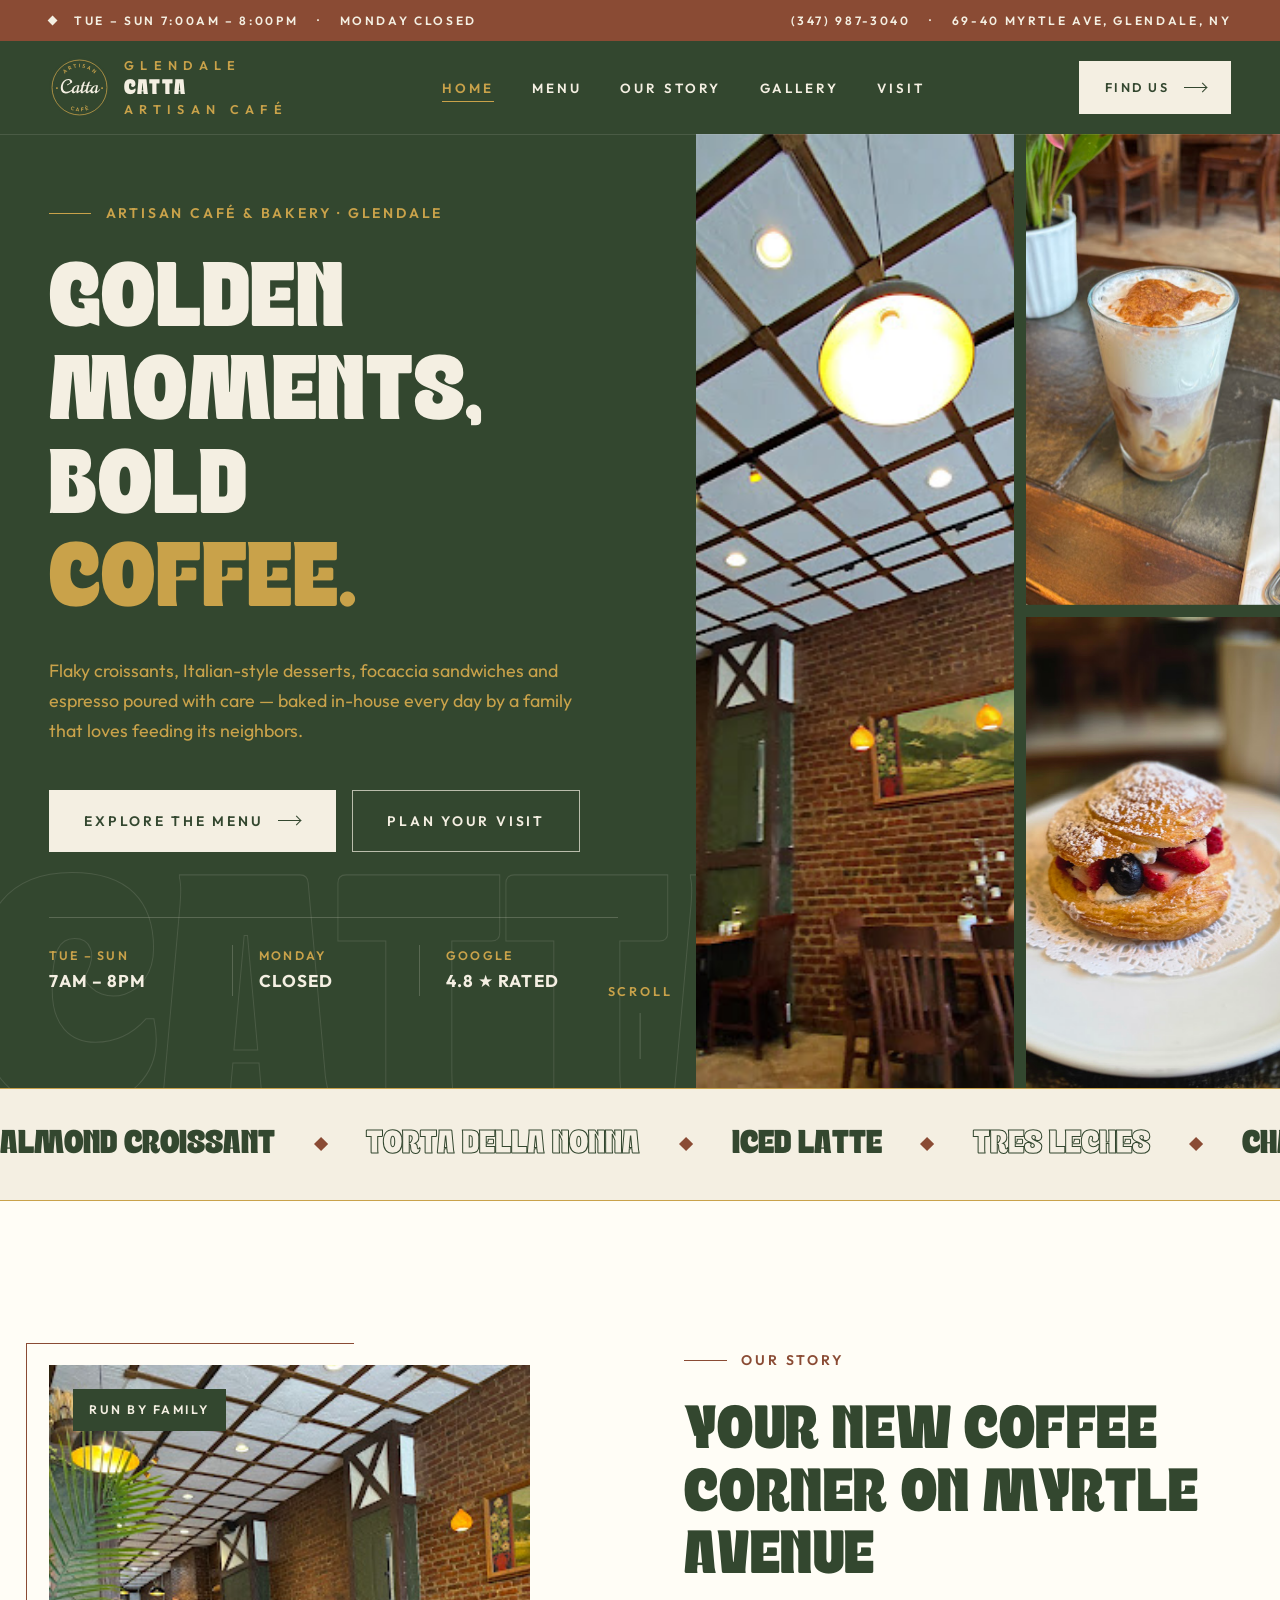
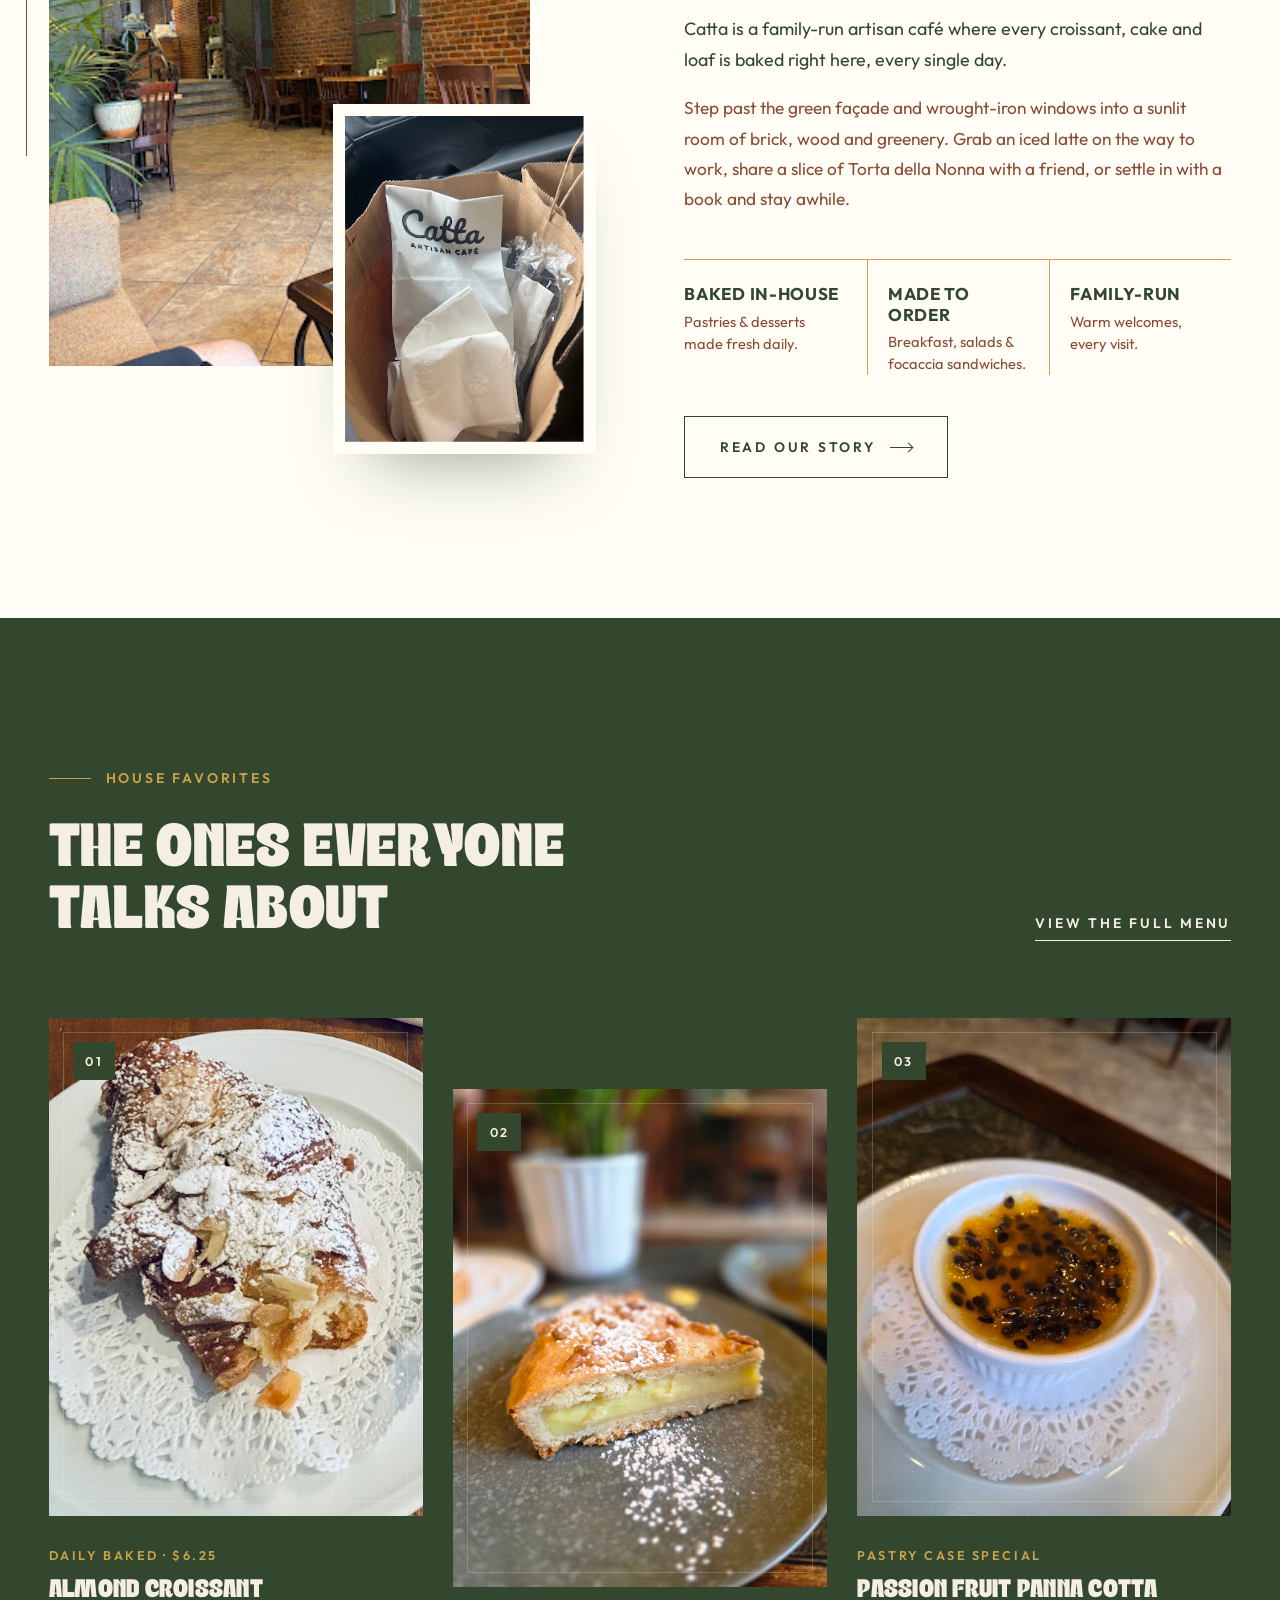
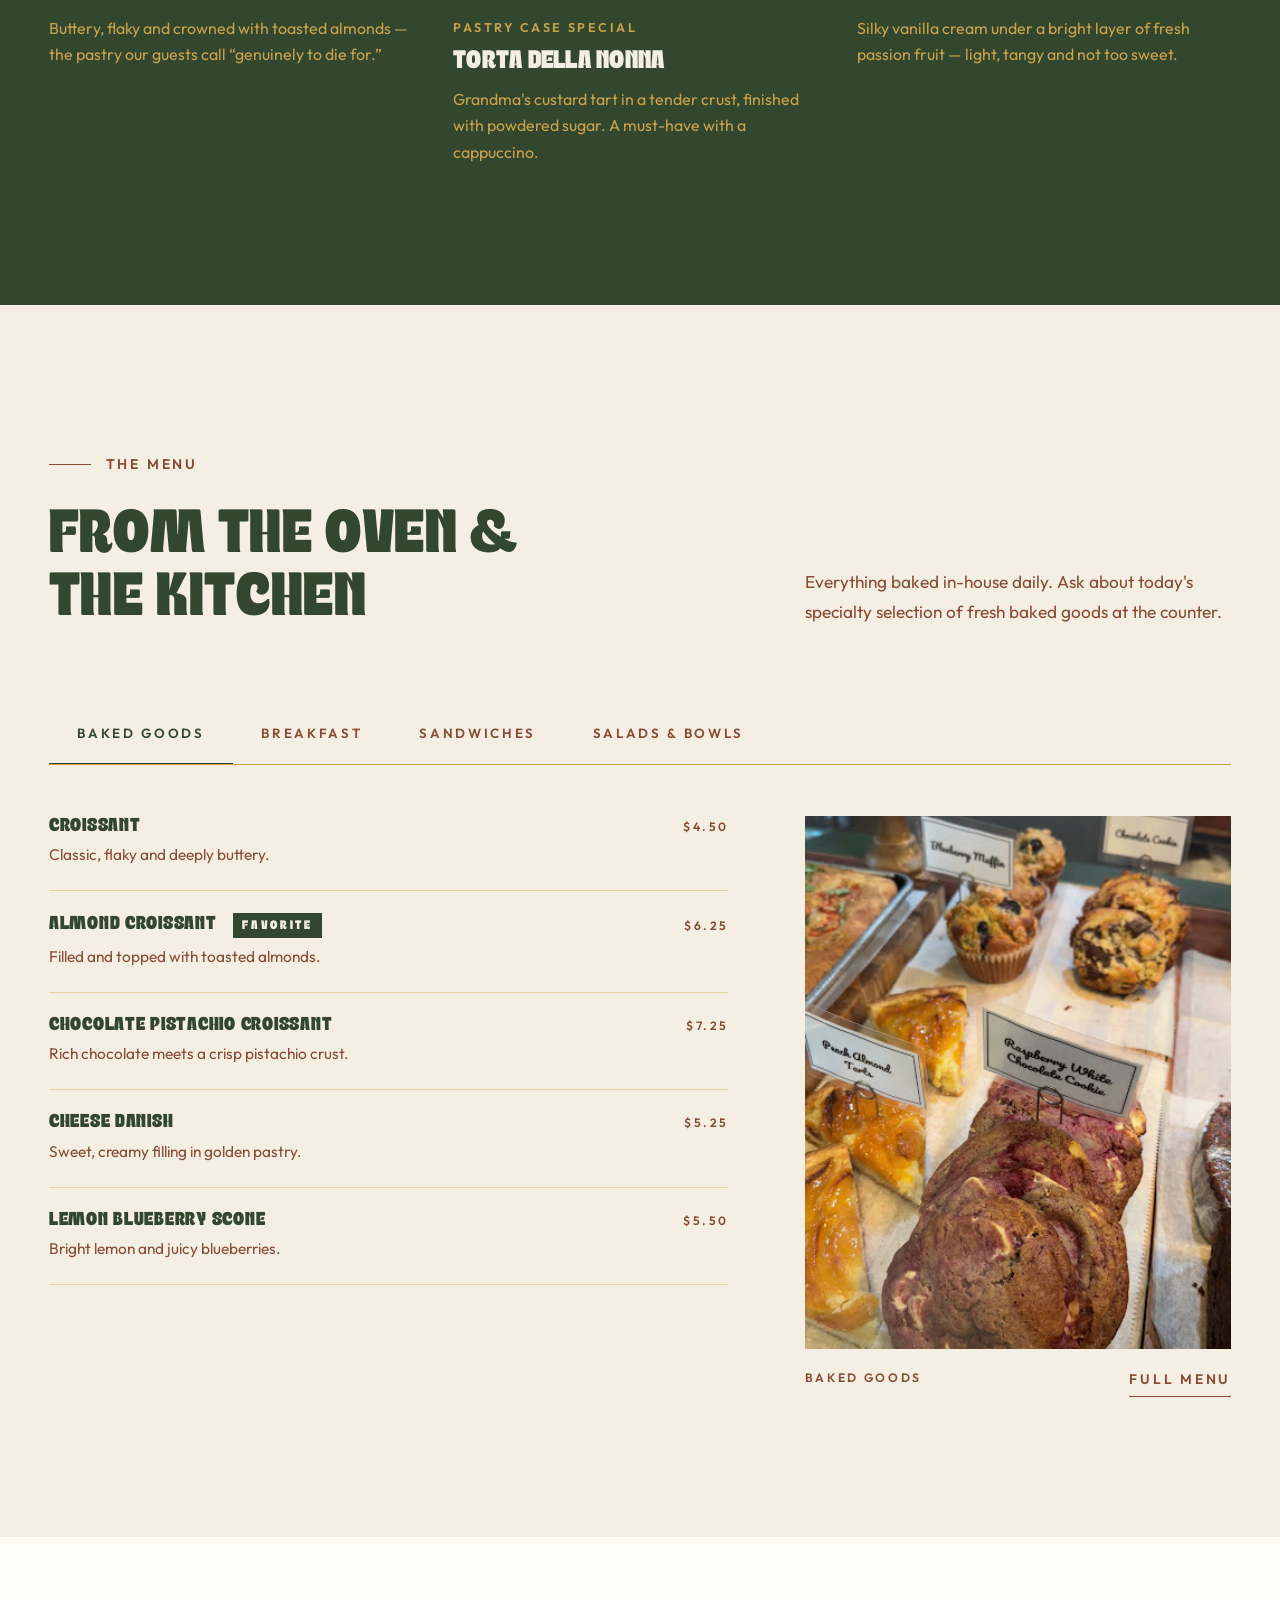
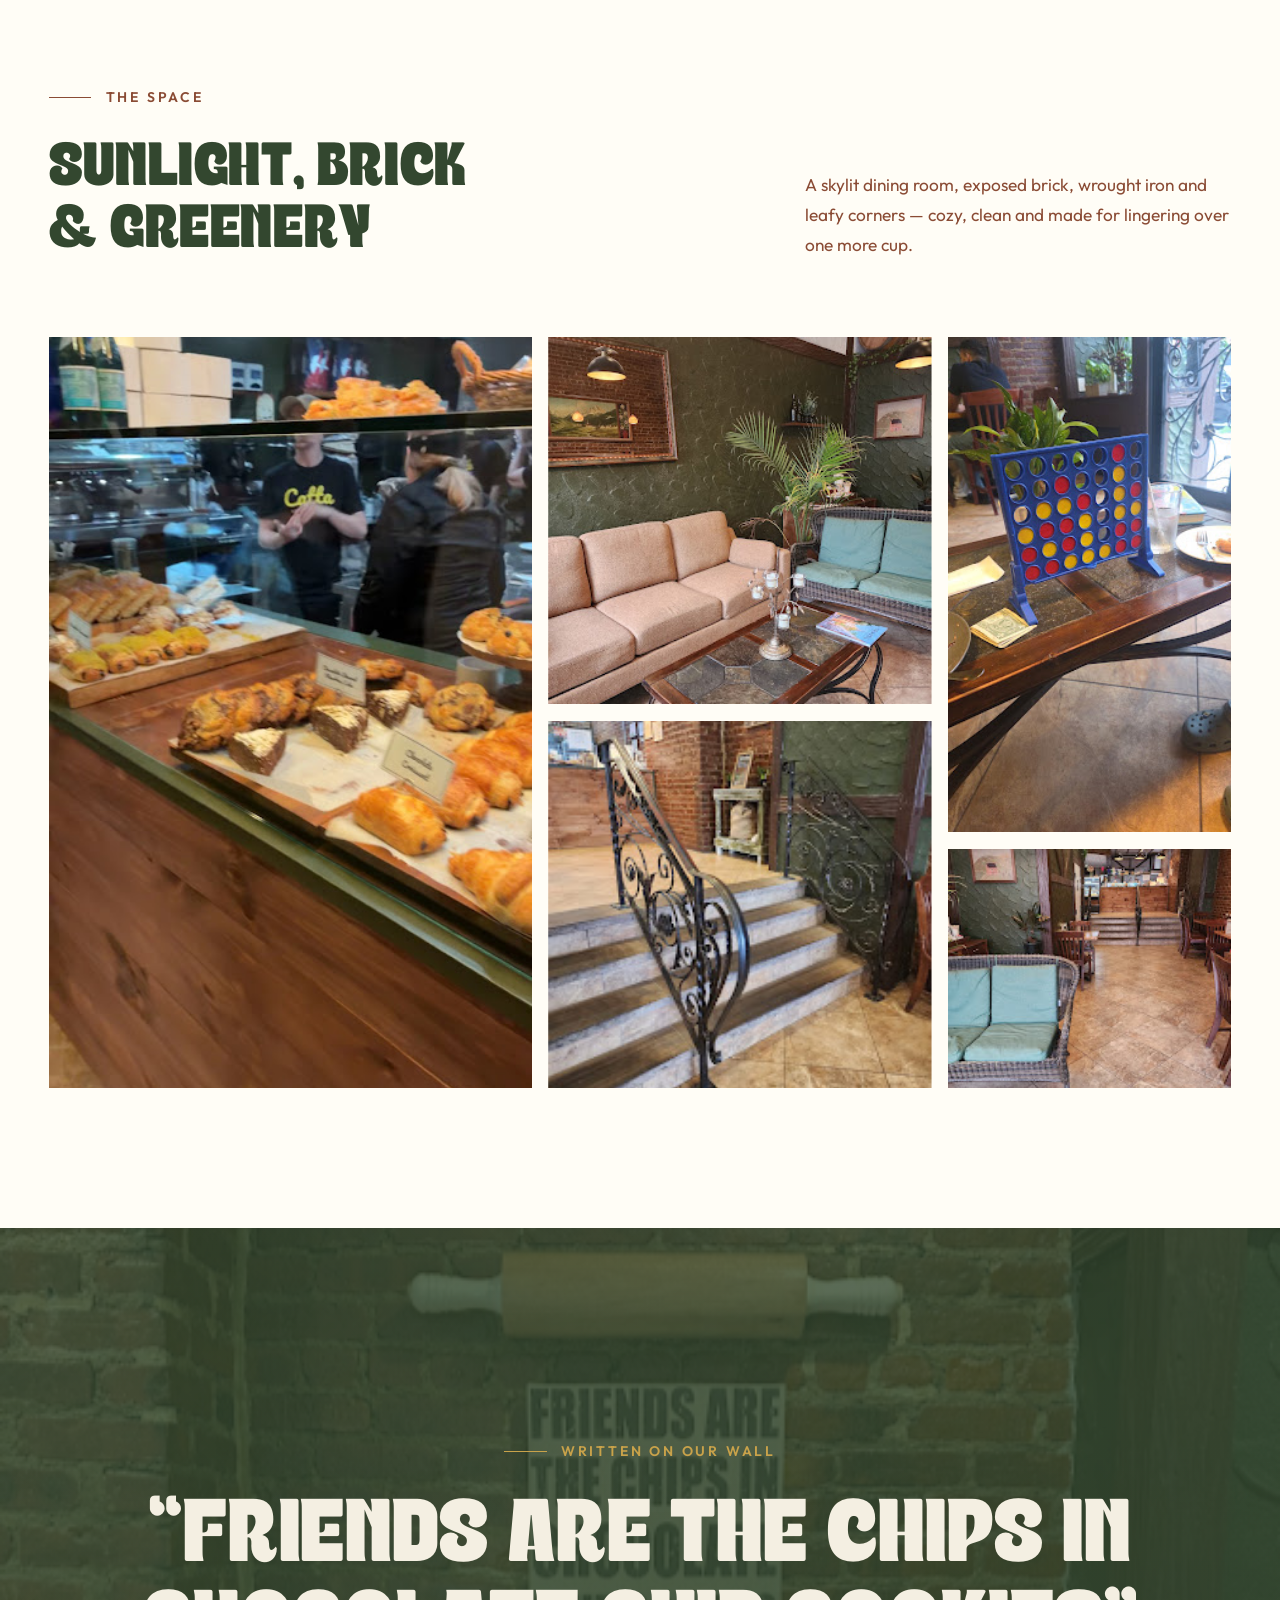
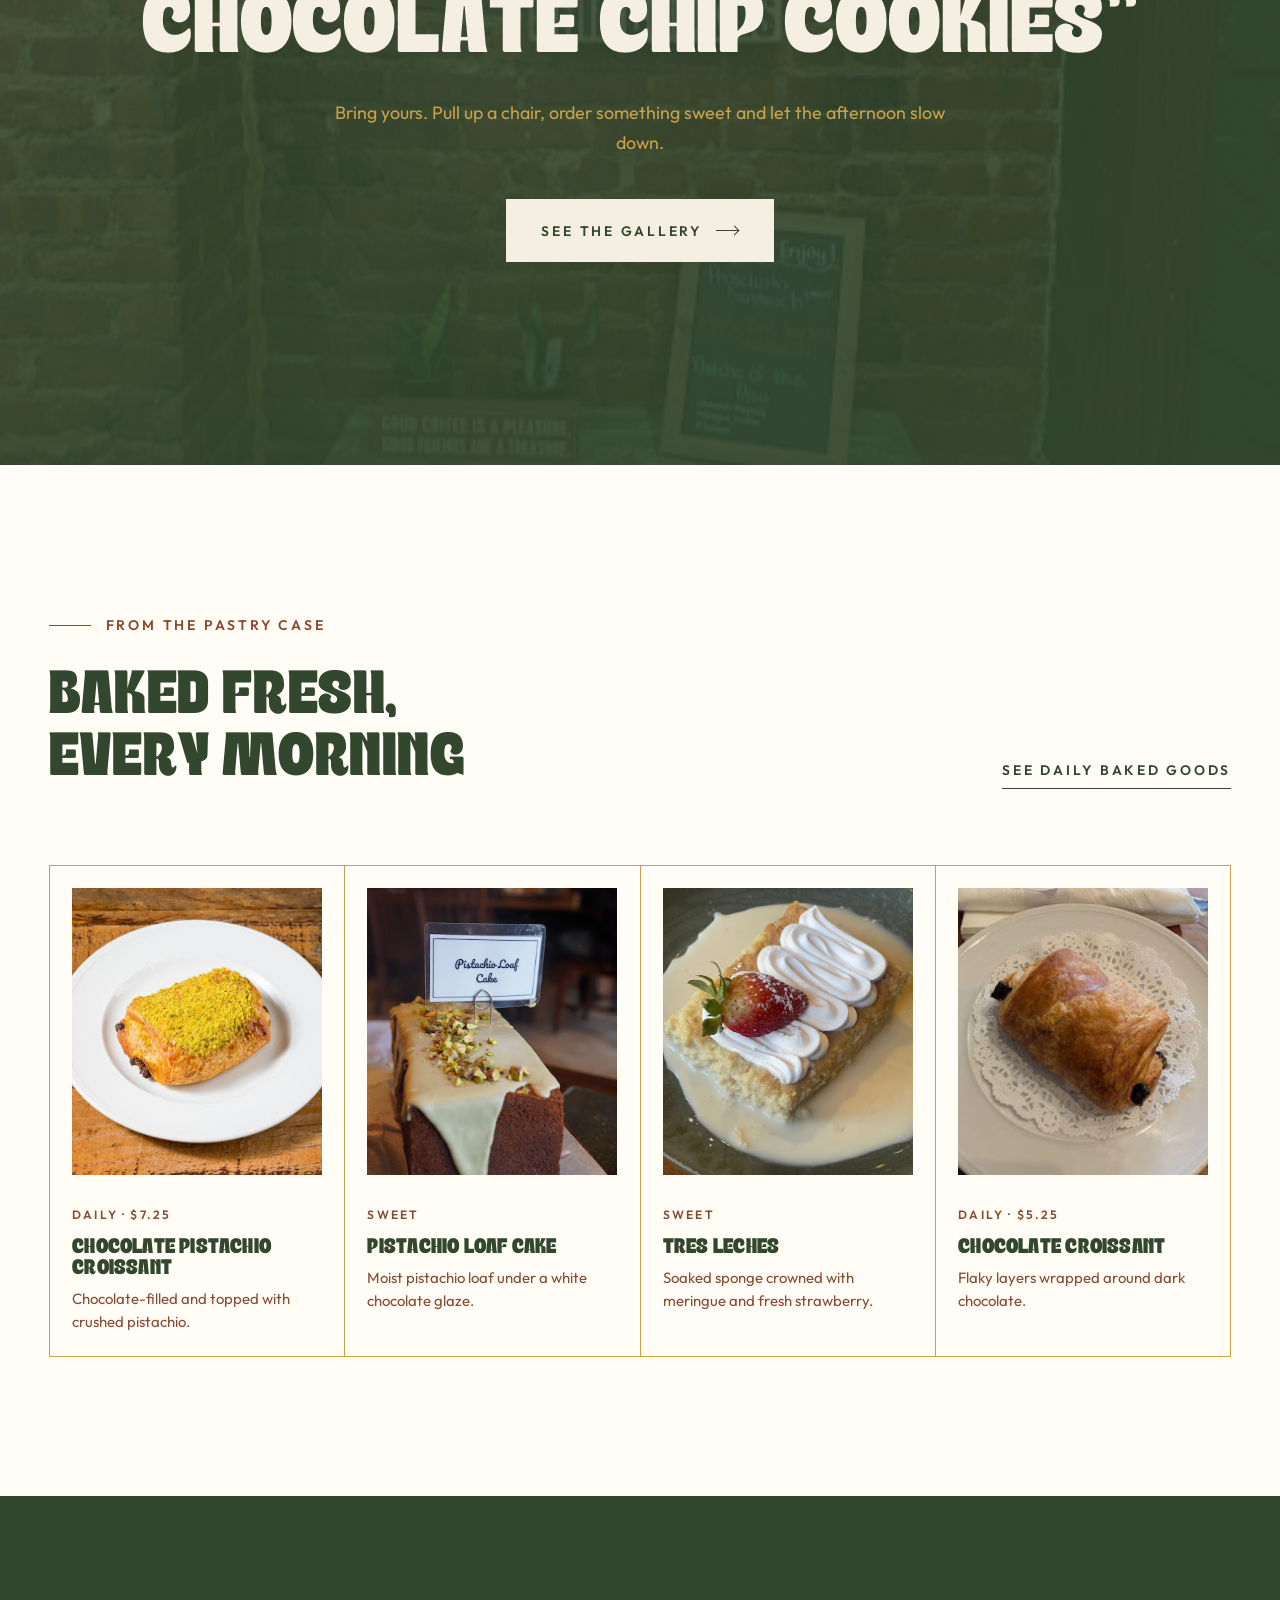
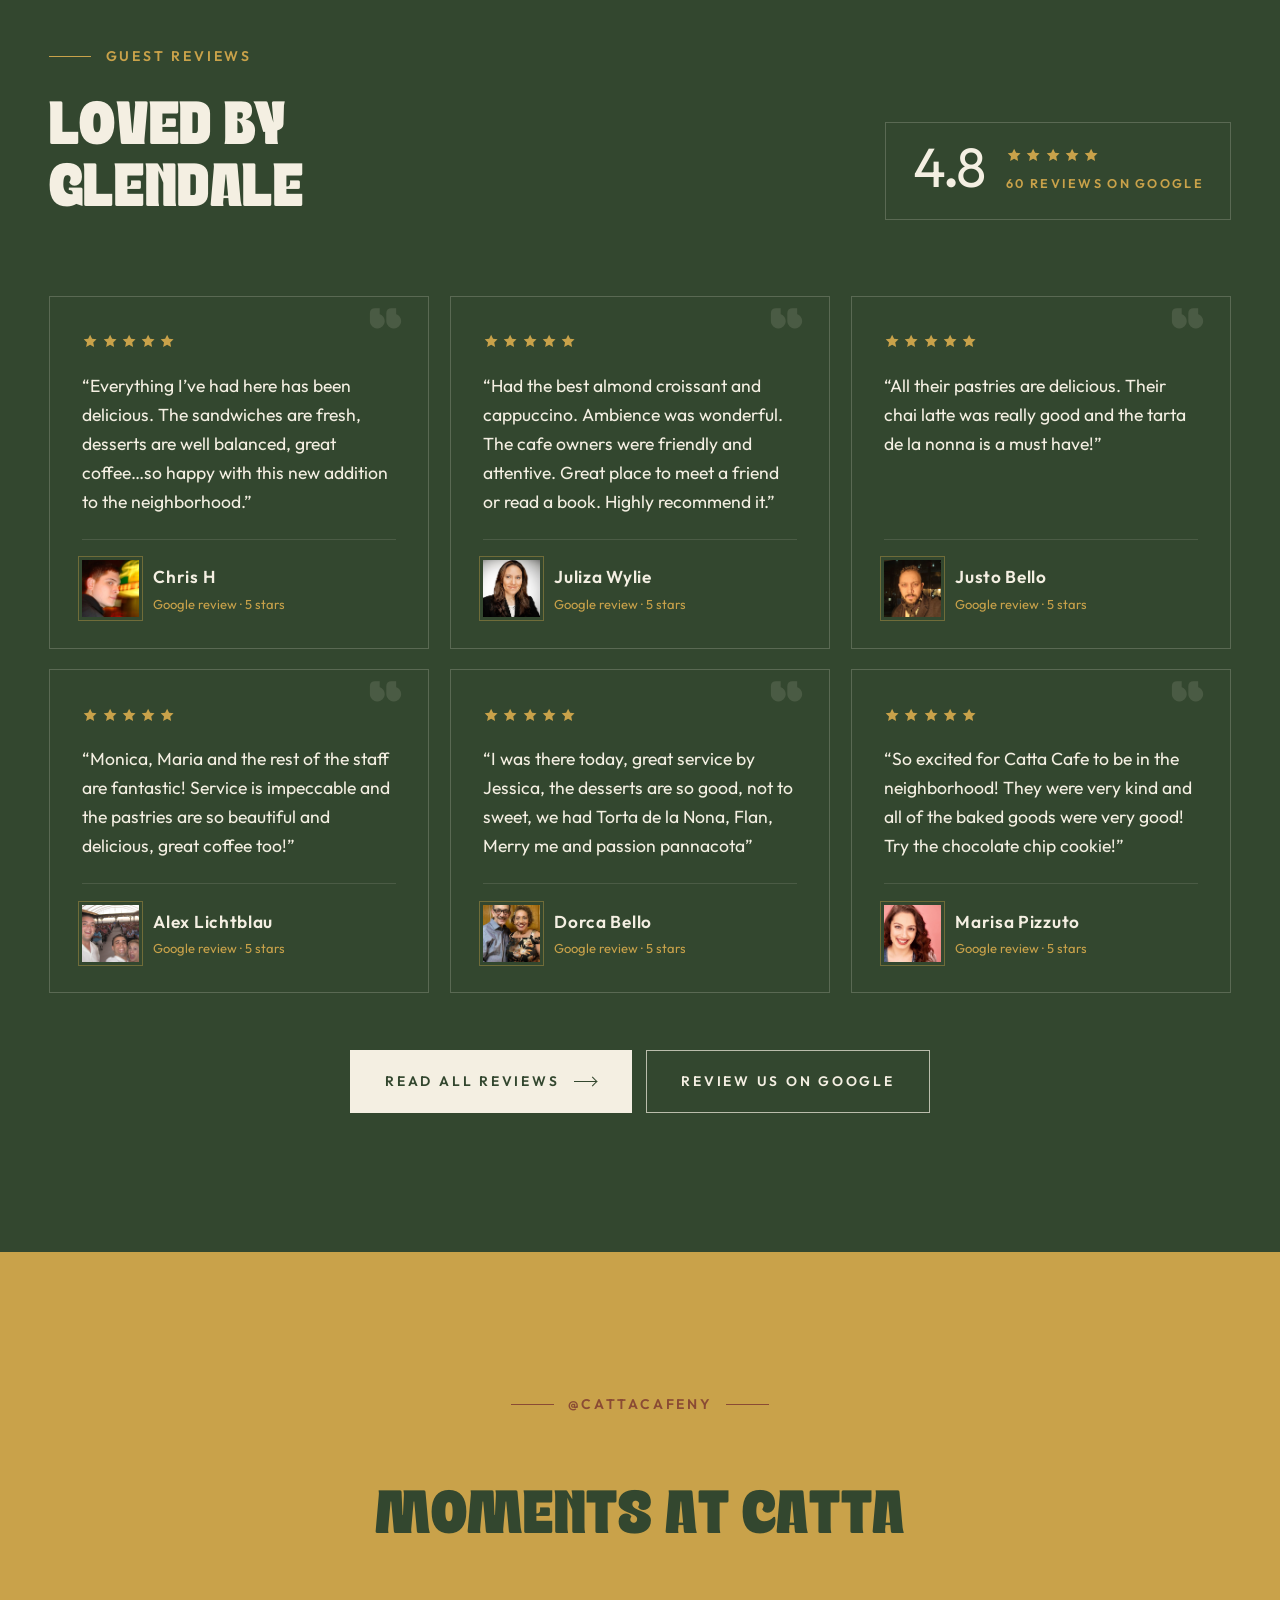
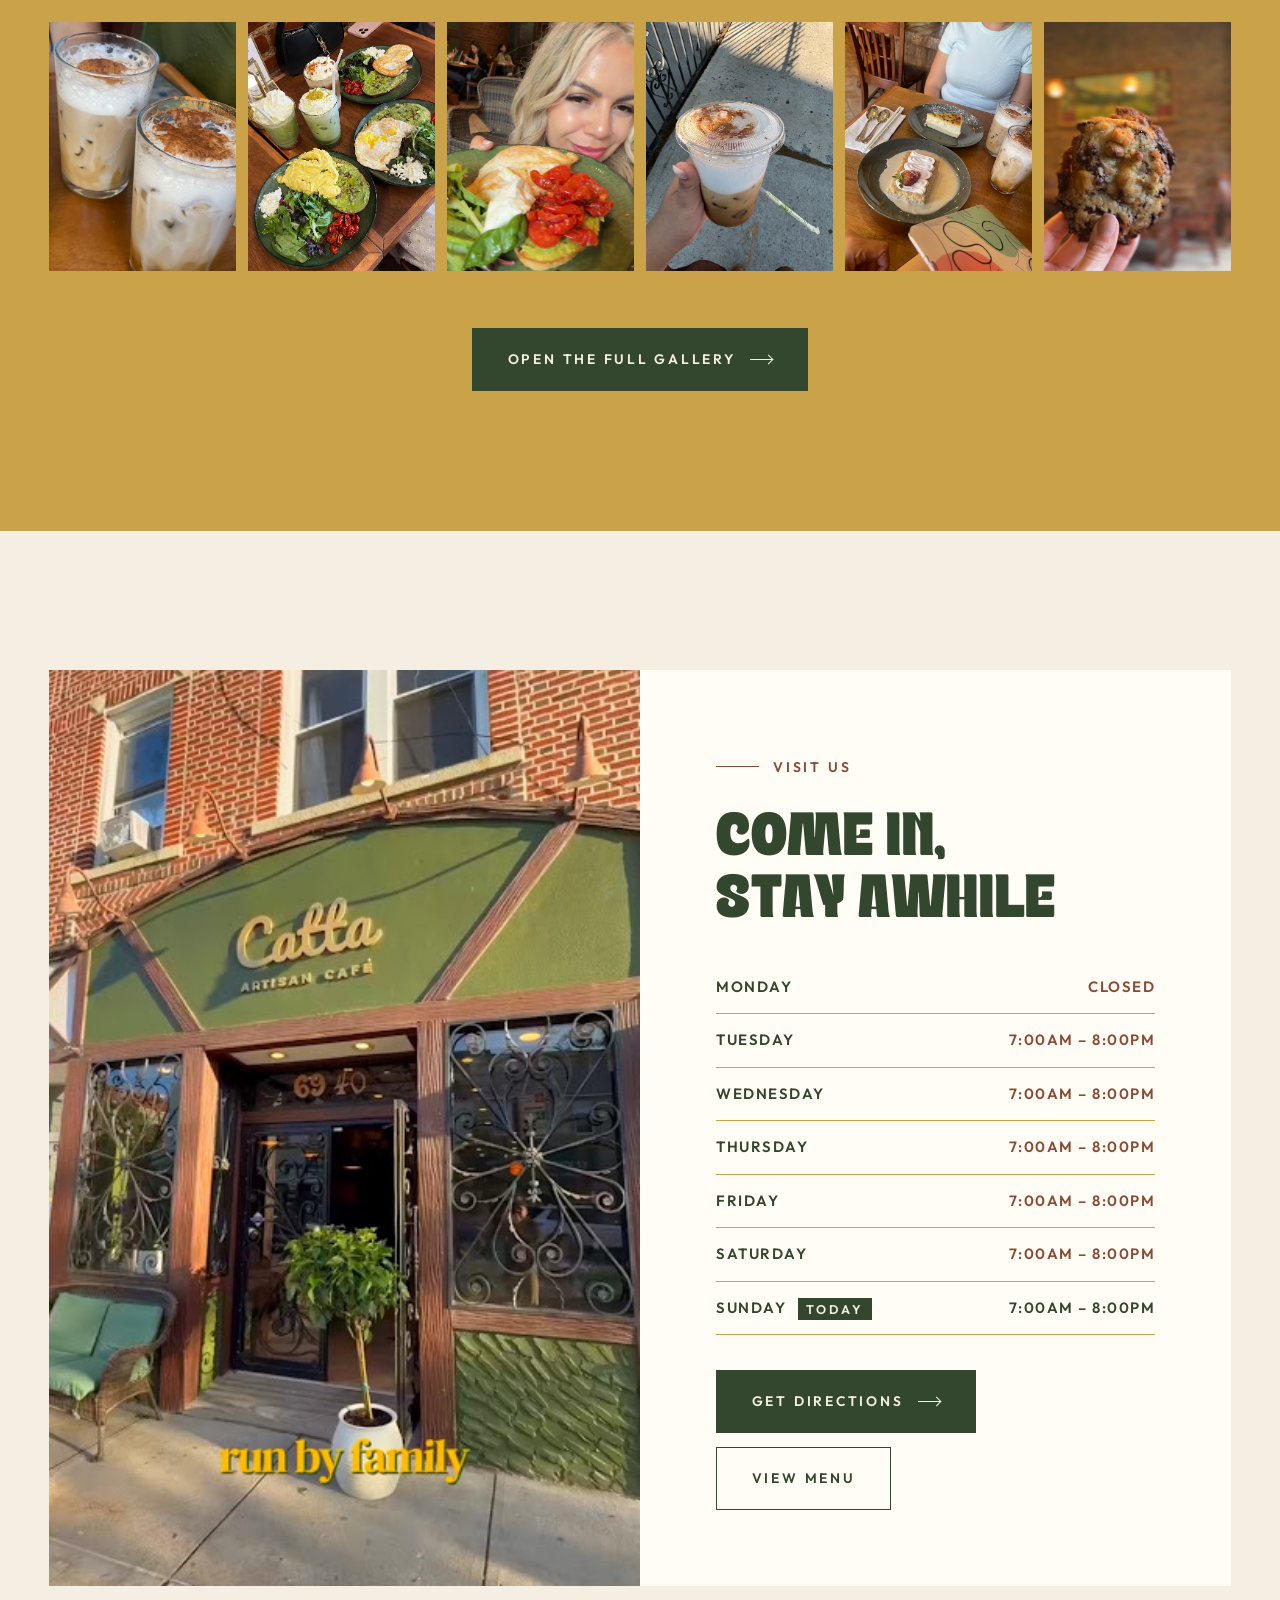
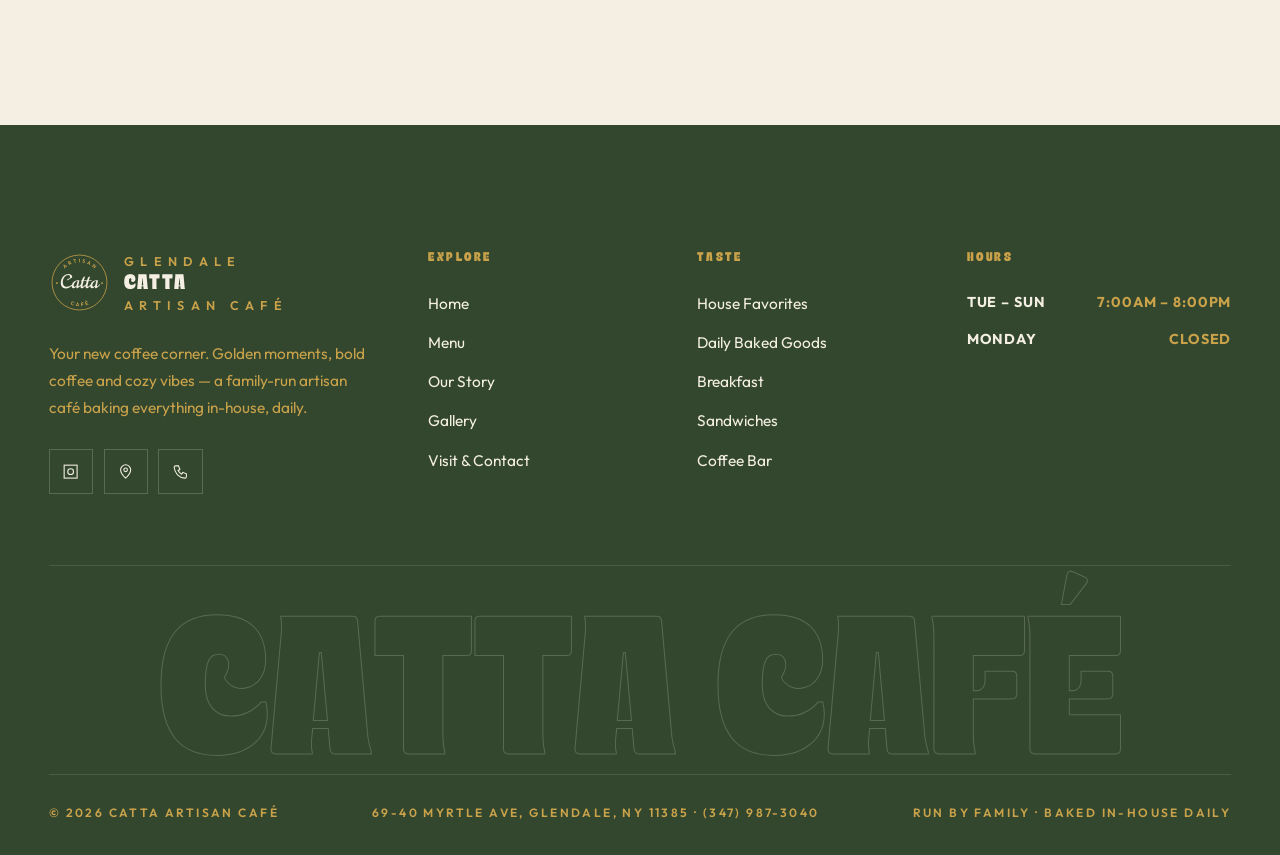
==== index.html @ 02fb1de4 "working" ====
<!DOCTYPE html>
<html lang="en">
<head>
  <meta charset="UTF-8">
  <meta name="viewport" content="width=device-width, initial-scale=1.0">
  <title>Catta Artisan Café — Coffee & In-House Bakery in Glendale, Queens</title>
  <meta name="description" content="Catta Artisan Café is a family-run coffee shop and bakery at 69-40 Myrtle Ave, Glendale, Queens — fresh croissants, Italian-style desserts, focaccia sandwiches, breakfast and espresso. Open Tuesday to Sunday, 7AM–8PM.">
  <meta name="theme-color" content="#33472F">
  <meta property="og:title" content="Catta Artisan Café — Coffee & In-House Bakery in Glendale, Queens">
  <meta property="og:description" content="Catta Artisan Café is a family-run coffee shop and bakery at 69-40 Myrtle Ave, Glendale, Queens — fresh croissants, Italian-style desserts, focaccia sandwiches, breakfast and espresso. Open Tuesday to Sunday, 7AM–8PM.">
  <meta property="og:image" content="assets/images/unnamed%20%288%29.jpg">
  <link rel="icon" href="assets/logo.svg" type="image/svg+xml">
  <link rel="preconnect" href="https://fonts.googleapis.com">
  <link rel="preconnect" href="https://fonts.gstatic.com" crossorigin>
  <link href="https://fonts.googleapis.com/css2?family=Outfit:wght@400;500;600;700&display=swap" rel="stylesheet">
  <link rel="stylesheet" href="css/style.css">
</head>
<body>

<header class="site-header">
  <div class="topbar">
    <div class="container">
      <div class="t-items"><span class="diamond"></span><span>Tue – Sun 7:00AM – 8:00PM</span><span class="t-hide">·</span><span class="t-hide">Monday Closed</span></div>
      <div class="t-items t-hide"><a href="tel:+13479873040">(347) 987-3040</a><span>·</span><span>69-40 Myrtle Ave, Glendale, NY</span></div>
    </div>
  </div>
  <nav class="navbar" aria-label="Main">
    <div class="container">
      <a href="index.html" class="logo" aria-label="Catta Artisan Café home">
        <span class="logo-mark"><img src="assets/logo.svg" alt="" width="60" height="60"></span>
        <span class="logo-text"><small>GLENDALE</small><strong>CATTA</strong><small>ARTISAN CAFÉ</small></span>
      </a>
      <ul class="nav-links">
        <li><a href="index.html" class="active" aria-current="page">Home</a></li>
        <li><a href="menu.html">Menu</a></li>
        <li><a href="about.html">Our Story</a></li>
        <li><a href="gallery.html">Gallery</a></li>
        <li><a href="visit.html">Visit</a></li>
      </ul>
      <a href="visit.html" class="btn btn--light nav-cta">Find Us <span class="arrow"></span></a>
      <button class="menu-toggle" aria-label="Open menu" aria-expanded="false"><span></span><span></span><span></span></button>
    </div>
  </nav>
</header>

<div class="mobile-nav" aria-label="Mobile">
  <a class="m-link" href="index.html"><small>01</small>Home</a>
  <a class="m-link" href="menu.html"><small>02</small>Menu</a>
  <a class="m-link" href="about.html"><small>03</small>Our Story</a>
  <a class="m-link" href="gallery.html"><small>04</small>Gallery</a>
  <a class="m-link" href="visit.html"><small>05</small>Visit</a>
  <div class="m-foot">Tue – Sun 7:00AM – 8:00PM · Mon Closed<br>69-40 Myrtle Ave, Glendale, NY 11385<br><a href="tel:+13479873040">(347) 987-3040</a></div>
</div>

<main>
<!-- ================= HERO ================= -->
<section class="hero">
  <div class="hero-bg-word" aria-hidden="true">Catta</div>
  <div class="container">
    <div class="hero-grid">
      <div class="hero-copy">
        <span class="eyebrow">Artisan Café &amp; Bakery · Glendale</span>
        <h1>
          <span class="line"><span>Golden Moments,</span></span>
          <span class="line"><span>Bold</span></span>
          <span class="line"><span class="accent">Coffee.</span></span>
        </h1>
        <p class="lead reveal">Flaky croissants, Italian-style desserts, focaccia sandwiches and espresso poured with care — baked in-house every day by a family that loves feeding its neighbors.</p>
        <div class="hero-actions reveal d1">
          <a href="menu.html" class="btn btn--light">Explore the Menu <span class="arrow"></span></a>
          <a href="visit.html" class="btn btn--outline-light">Plan Your Visit</a>
        </div>
        <div class="hero-meta reveal d2">
          <div><span>Tue – Sun</span><strong>7AM – 8PM</strong></div>
          <div><span>Monday</span><strong>Closed</strong></div>
          <div><span>Google</span><strong>4.8 ★ Rated</strong></div>
        </div>
      </div>

      <div class="hero-collage">
        <figure><img src="assets/images/unnamed%20%2855%29.jpg" alt="Inside Catta Artisan Café — skylight dining room with brick walls"></figure>
        <figure><img src="assets/images/unnamed%20%2854%29.jpg" alt="Iced latte dusted with cinnamon"></figure>
        <figure><img src="assets/images/unnamed%20%2824%29.jpg" alt="Cream puff filled with fresh berries"></figure>
      </div>
    </div>
  </div>
  <div class="scroll-cue" aria-hidden="true">Scroll<i></i></div>
</section>

<!-- ================= MARQUEE ================= -->
<div class="marquee" aria-hidden="true">
  <div class="marquee-track">
    <div class="marquee-group">
      <span>Almond Croissant</span><i class="diamond"></i><span class="ghost">Torta della Nonna</span><i class="diamond"></i><span>Iced Latte</span><i class="diamond"></i><span class="ghost">Tres Leches</span><i class="diamond"></i><span>Chai Latte</span><i class="diamond"></i><span class="ghost">Pistachio Loaf</span><i class="diamond"></i><span>Panna Cotta</span><i class="diamond"></i><span class="ghost">Focaccia</span><i class="diamond"></i>
    </div>
    <div class="marquee-group">
      <span>Almond Croissant</span><i class="diamond"></i><span class="ghost">Torta della Nonna</span><i class="diamond"></i><span>Iced Latte</span><i class="diamond"></i><span class="ghost">Tres Leches</span><i class="diamond"></i><span>Chai Latte</span><i class="diamond"></i><span class="ghost">Pistachio Loaf</span><i class="diamond"></i><span>Panna Cotta</span><i class="diamond"></i><span class="ghost">Focaccia</span><i class="diamond"></i>
    </div>
  </div>
</div>

<!-- ================= STORY ================= -->
<section class="section bg-white">
  <div class="container split">
    <div class="stack-images reveal">
      <span class="frame-line"></span>
      <div class="img-main reveal-img"><img src="assets/images/unnamed%20%2836%29.jpg" alt="Garden-style dining room under the skylight" loading="lazy"></div>
      <div class="img-float reveal-img d2"><img src="assets/images/unnamed%20-%202026-09-25T004913.005.jpg" alt="Catta Artisan Café takeaway bag" loading="lazy"></div>
      <span class="tag">Run by Family</span>
    </div>
    <div class="text-block">
      <span class="eyebrow reveal">Our Story</span>
      <h2 class="reveal">Your New Coffee Corner on Myrtle Avenue</h2>
      <p class="lead reveal">Catta is a family-run artisan café where every croissant, cake and loaf is baked right here, every single day.</p>
      <p class="muted reveal">Step past the green façade and wrought-iron windows into a sunlit room of brick, wood and greenery. Grab an iced latte on the way to work, share a slice of Torta della Nonna with a friend, or settle in with a book and stay awhile.</p>
      <div class="features reveal">
        <div><strong>Baked In-House</strong><span>Pastries &amp; desserts made fresh daily.</span></div>
        <div><strong>Made to Order</strong><span>Breakfast, salads &amp; focaccia sandwiches.</span></div>
        <div><strong>Family-Run</strong><span>Warm welcomes, every visit.</span></div>
      </div>
      <a href="about.html" class="btn btn--outline reveal">Read Our Story <span class="arrow"></span></a>
    </div>
  </div>
</section>

<!-- ================= FAVORITES ================= -->
<section class="section bg-espresso">
  <div class="container">
    <div class="section-head">
      <div>
        <span class="eyebrow reveal">House Favorites</span>
        <h2 class="reveal">The Ones Everyone<br>Talks About</h2>
      </div>
      <a href="menu.html#favorites" class="link-line reveal">View the Full Menu</a>
    </div>
    <div class="sig-grid">
      <article class="sig-card reveal">
        <div class="media"><span class="num">01</span><img src="assets/images/unnamed%20%2878%29.jpg" alt="Almond croissant dusted with powdered sugar" loading="lazy"></div>
        <span class="kind">Daily Baked · $6.25</span>
        <h3>Almond Croissant</h3>
        <p>Buttery, flaky and crowned with toasted almonds — the pastry our guests call “genuinely to die for.”</p>
      </article>
      <article class="sig-card reveal d1">
        <div class="media"><span class="num">02</span><img src="assets/images/unnamed%20%2875%29.jpg" alt="Slice of Torta della Nonna with powdered sugar" loading="lazy"></div>
        <span class="kind">Pastry Case Special</span>
        <h3>Torta della Nonna</h3>
        <p>Grandma's custard tart in a tender crust, finished with powdered sugar. A must-have with a cappuccino.</p>
      </article>
      <article class="sig-card reveal d2">
        <div class="media"><span class="num">03</span><img src="assets/images/unnamed%20%2893%29.jpg" alt="Passion fruit panna cotta on a lace doily" loading="lazy"></div>
        <span class="kind">Pastry Case Special</span>
        <h3>Passion Fruit Panna Cotta</h3>
        <p>Silky vanilla cream under a bright layer of fresh passion fruit — light, tangy and not too sweet.</p>
      </article>
    </div>
  </div>
</section>

<!-- ================= MENU PREVIEW ================= -->
<section class="section bg-cream" data-tabs>
  <div class="container">
    <div class="section-head">
      <div>
        <span class="eyebrow reveal">The Menu</span>
        <h2 class="reveal">From the Oven &amp;<br>the Kitchen</h2>
      </div>
      <p class="muted reveal">Everything baked in-house daily. Ask about today's specialty selection of fresh baked goods at the counter.</p>
    </div>

    <div class="tabs reveal" role="tablist">
      <button class="tab-btn active" role="tab" aria-selected="true">Baked Goods</button>
      <button class="tab-btn" role="tab" aria-selected="false">Breakfast</button>
      <button class="tab-btn" role="tab" aria-selected="false">Sandwiches</button>
      <button class="tab-btn" role="tab" aria-selected="false">Salads &amp; Bowls</button>
    </div>

    <div class="menu-preview">
      <div>
        <div class="tab-panel active">
          <ul class="menu-list">
            <li><h4>Croissant</h4><span class="opt">$4.50</span><p>Classic, flaky and deeply buttery.</p></li>
            <li><h4>Almond Croissant <span class="tag-sm">Favorite</span></h4><span class="opt">$6.25</span><p>Filled and topped with toasted almonds.</p></li>
            <li><h4>Chocolate Pistachio Croissant</h4><span class="opt">$7.25</span><p>Rich chocolate meets a crisp pistachio crust.</p></li>
            <li><h4>Cheese Danish</h4><span class="opt">$5.25</span><p>Sweet, creamy filling in golden pastry.</p></li>
            <li><h4>Lemon Blueberry Scone</h4><span class="opt">$5.50</span><p>Bright lemon and juicy blueberries.</p></li>
          </ul>
        </div>
        <div class="tab-panel">
          <ul class="menu-list">
            <li><h4>Avocado Tartine</h4><span class="opt">$14.00</span><p>Smashed avocado, slow-roasted cherry tomatoes, goat cheese, two eggs, cucumber ribbons and microgreens.</p></li>
            <li><h4>Catta Breakfast Plate <span class="tag-sm">House</span></h4><span class="opt">$13.00</span><p>Two eggs, crispy potatoes, toasted sourdough, dressed greens and roasted cherry tomatoes.</p></li>
            <li><h4>Challah French Toast</h4><span class="opt">$14.00</span><p>Sweet with fresh fruit &amp; maple syrup, or savory with two eggs &amp; shaved parmigiano.</p></li>
            <li><h4>Brie &amp; Walnut Toast</h4><span class="opt">$13.00</span><p>Crème brie, toasted walnuts, honey, fresh thyme and balsamic drizzle.</p></li>
            <li><h4>Ham &amp; Cheese Croissant</h4><span class="opt">$7.50</span><p>Smoked ham and aged Gruyère, gently melted.</p></li>
          </ul>
        </div>
        <div class="tab-panel">
          <ul class="menu-list">
            <li><h4>Mortadella &amp; Pistachio Pesto</h4><span class="opt">$14.50</span><p>Italian mortadella, pistachio pesto, stracciatella and olive oil.</p></li>
            <li><h4>Smoked Salmon &amp; Whipped Mascarpone</h4><span class="opt">$16.00</span><p>Caper sauce, lemon zest and fresh herbs.</p></li>
            <li><h4>Roasted Chicken Sandwich</h4><span class="opt">$13.50</span><p>Herb-roasted chicken, arugula, slow-roasted tomatoes and lemon aioli.</p></li>
            <li><h4>Tuna &amp; Dill Salad Sandwich</h4><span class="opt">$12.50</span><p>House tuna salad, fresh dill, capers, lemon and crisp greens.</p></li>
            <li><h4>Roasted Vegetable &amp; Cannellini Cream</h4><span class="opt">$13.00</span><p>Zucchini, peppers and eggplant with cannellini cream. Served on house focaccia, sourdough, ciabatta or panini.</p></li>
          </ul>
        </div>
        <div class="tab-panel">
          <ul class="menu-list">
            <li><h4>Burrata &amp; Prosciutto</h4><span class="opt">$18.00</span><p>Creamy burrata, prosciutto, arugula and slow-roasted cherry tomatoes.</p></li>
            <li><h4>Fig &amp; Arugula Salad</h4><span class="opt">$17.00</span><p>Ripe figs, toasted walnuts, creamy goat cheese and honey vinaigrette.</p></li>
            <li><h4>Fennel &amp; Pear Salad</h4><span class="opt">$15.00</span><p>Shaved fennel, fresh pear, walnuts and orange with citrus vinaigrette.</p></li>
            <li><h4>Açaí Bowl</h4><span class="opt">$13.00</span><p>Banana, blueberry, strawberry and granola. Add peanut butter or Nutella +$2.</p></li>
            <li><h4>Greek Yogurt, Granola &amp; Berries</h4><span class="opt">$9.75</span><p>Simple, fresh and satisfying.</p></li>
          </ul>
        </div>
      </div>
      <div class="preview-media reveal">
        <div class="frame">
          <img class="active" src="assets/images/unnamed%20%283%29.jpg" alt="Pastry case with cookies, muffins and croissants" loading="lazy">
          <img src="assets/images/unnamed%20%287%29.jpg" alt="Catta breakfast plate with eggs, bacon and salad" loading="lazy">
          <img src="assets/images/unnamed%20-%202026-09-25T004913.028.jpg" alt="Focaccia sandwich with greens" loading="lazy">
          <img src="assets/images/unnamed%20%2896%29.jpg" alt="Green salad with cheese and nuts" loading="lazy">
        </div>
        <div class="caption"><span>Baked Goods</span><a href="menu.html" class="link-line">Full Menu</a></div>
      </div>
    </div>
  </div>
</section>

<!-- ================= THE SPACE ================= -->
<section class="section bg-white">
  <div class="container">
    <div class="section-head">
      <div>
        <span class="eyebrow reveal">The Space</span>
        <h2 class="reveal">Sunlight, Brick<br>&amp; Greenery</h2>
      </div>
      <p class="muted reveal">A skylit dining room, exposed brick, wrought iron and leafy corners — cozy, clean and made for lingering over one more cup.</p>
    </div>
    <div class="mosaic">
      <figure class="m-a reveal-img"><img src="assets/images/unnamed%20%2815%29.jpg" alt="The pastry counter and coffee bar" loading="lazy"><figcaption>The Counter</figcaption></figure>
      <figure class="m-b reveal-img d1"><img src="assets/images/unnamed%20-%202026-09-25T004914.104.jpg" alt="Lounge with sofas and a palm" loading="lazy"><figcaption>The Lounge</figcaption></figure>
      <figure class="m-c reveal-img d2"><img src="assets/images/unnamed%20%2874%29.jpg" alt="Board game on a café table by the window" loading="lazy"><figcaption>Game Corner</figcaption></figure>
      <figure class="m-d reveal-img d2"><img src="assets/images/unnamed%20%2889%29.jpg" alt="Wrought-iron staircase inside the café" loading="lazy"><figcaption>The Staircase</figcaption></figure>
      <figure class="m-e reveal-img d3"><img src="assets/images/unnamed%20%2869%29.jpg" alt="Wicker seating under the skylight" loading="lazy"><figcaption>The Garden Room</figcaption></figure>
    </div>
  </div>
</section>

<!-- ================= QUOTE BAND ================= -->
<section class="quote-band">
  <div class="bg" data-parallax style="background-image:url('assets/images/unnamed%20%2813%29.jpg')"></div>
  <div class="container">
    <span class="eyebrow reveal">Written on Our Wall</span>
    <h2 class="reveal">“Friends Are the Chips in<br>Chocolate Chip Cookies”</h2>
    <p class="lead reveal">Bring yours. Pull up a chair, order something sweet and let the afternoon slow down.</p>
    <a href="gallery.html" class="btn btn--light reveal">See the Gallery <span class="arrow"></span></a>
  </div>
</section>

<!-- ================= BAKERY ================= -->
<section class="section bg-white">
  <div class="container">
    <div class="section-head">
      <div>
        <span class="eyebrow reveal">From the Pastry Case</span>
        <h2 class="reveal">Baked Fresh,<br>Every Morning</h2>
      </div>
      <a href="menu.html#baked" class="link-line reveal">See Daily Baked Goods</a>
    </div>
    <div class="bake-grid">
      <article class="bake-item reveal">
        <div class="media"><img src="assets/images/unnamed%20-%202026-09-25T004913.004.jpg" alt="Chocolate pistachio croissant" loading="lazy"></div>
        <span>Daily · $7.25</span><h3>Chocolate Pistachio Croissant</h3><p>Chocolate-filled and topped with crushed pistachio.</p>
      </article>
      <article class="bake-item reveal d1">
        <div class="media"><img src="assets/images/unnamed%20%2834%29.jpg" alt="Pistachio loaf cake with white glaze" loading="lazy"></div>
        <span>Sweet</span><h3>Pistachio Loaf Cake</h3><p>Moist pistachio loaf under a white chocolate glaze.</p>
      </article>
      <article class="bake-item reveal d2">
        <div class="media"><img src="assets/images/unnamed%20%2839%29.jpg" alt="Tres leches cake with meringue and strawberry" loading="lazy"></div>
        <span>Sweet</span><h3>Tres Leches</h3><p>Soaked sponge crowned with meringue and fresh strawberry.</p>
      </article>
      <article class="bake-item reveal d3">
        <div class="media"><img src="assets/images/unnamed%20-%202026-09-25T004914.105.jpg" alt="Chocolate croissant on a lace doily" loading="lazy"></div>
        <span>Daily · $5.25</span><h3>Chocolate Croissant</h3><p>Flaky layers wrapped around dark chocolate.</p>
      </article>
    </div>
  </div>
</section>

<!-- ================= REVIEWS ================= -->
<section class="section bg-espresso reviews">
  <div class="container">
    <div class="section-head">
      <div>
        <span class="eyebrow reveal">Guest Reviews</span>
        <h2 class="reveal">Loved by<br>Glendale</h2>
      </div>
      <div class="rating-badge reveal">
        <strong>4.8</strong>
        <div><div class="stars" aria-label="4.8 out of 5 stars"><svg viewBox="0 0 24 24"><path d="M12 2.5l2.9 6.1 6.6.8-4.9 4.6 1.3 6.6L12 17.3l-5.9 3.3 1.3-6.6-4.9-4.6 6.6-.8z"/></svg><svg viewBox="0 0 24 24"><path d="M12 2.5l2.9 6.1 6.6.8-4.9 4.6 1.3 6.6L12 17.3l-5.9 3.3 1.3-6.6-4.9-4.6 6.6-.8z"/></svg><svg viewBox="0 0 24 24"><path d="M12 2.5l2.9 6.1 6.6.8-4.9 4.6 1.3 6.6L12 17.3l-5.9 3.3 1.3-6.6-4.9-4.6 6.6-.8z"/></svg><svg viewBox="0 0 24 24"><path d="M12 2.5l2.9 6.1 6.6.8-4.9 4.6 1.3 6.6L12 17.3l-5.9 3.3 1.3-6.6-4.9-4.6 6.6-.8z"/></svg><svg viewBox="0 0 24 24"><path d="M12 2.5l2.9 6.1 6.6.8-4.9 4.6 1.3 6.6L12 17.3l-5.9 3.3 1.3-6.6-4.9-4.6 6.6-.8z"/></svg></div><span>60 reviews on Google</span></div>
      </div>
    </div>
    <div class="review-grid">
      <figure class="review-card reveal">
        <div class="r-body">
        <div class="stars" aria-label="5 out of 5 stars"><svg viewBox="0 0 24 24"><path d="M12 2.5l2.9 6.1 6.6.8-4.9 4.6 1.3 6.6L12 17.3l-5.9 3.3 1.3-6.6-4.9-4.6 6.6-.8z"/></svg><svg viewBox="0 0 24 24"><path d="M12 2.5l2.9 6.1 6.6.8-4.9 4.6 1.3 6.6L12 17.3l-5.9 3.3 1.3-6.6-4.9-4.6 6.6-.8z"/></svg><svg viewBox="0 0 24 24"><path d="M12 2.5l2.9 6.1 6.6.8-4.9 4.6 1.3 6.6L12 17.3l-5.9 3.3 1.3-6.6-4.9-4.6 6.6-.8z"/></svg><svg viewBox="0 0 24 24"><path d="M12 2.5l2.9 6.1 6.6.8-4.9 4.6 1.3 6.6L12 17.3l-5.9 3.3 1.3-6.6-4.9-4.6 6.6-.8z"/></svg><svg viewBox="0 0 24 24"><path d="M12 2.5l2.9 6.1 6.6.8-4.9 4.6 1.3 6.6L12 17.3l-5.9 3.3 1.3-6.6-4.9-4.6 6.6-.8z"/></svg></div>
        <blockquote>“Everything I’ve had here has been delicious. The sandwiches are fresh, desserts are well balanced, great coffee…so happy with this new addition to the neighborhood.”</blockquote>
        <figcaption><span class="r-avatar"><img src="assets/reviews/chris-h.jpg" alt="Chris H profile photo on Google" loading="lazy" width="56" height="56"></span><span><strong>Chris H</strong><small>Google review · 5 stars</small></span></figcaption>
        </div>
      </figure>
      <figure class="review-card reveal d1">
        <div class="r-body">
        <div class="stars" aria-label="5 out of 5 stars"><svg viewBox="0 0 24 24"><path d="M12 2.5l2.9 6.1 6.6.8-4.9 4.6 1.3 6.6L12 17.3l-5.9 3.3 1.3-6.6-4.9-4.6 6.6-.8z"/></svg><svg viewBox="0 0 24 24"><path d="M12 2.5l2.9 6.1 6.6.8-4.9 4.6 1.3 6.6L12 17.3l-5.9 3.3 1.3-6.6-4.9-4.6 6.6-.8z"/></svg><svg viewBox="0 0 24 24"><path d="M12 2.5l2.9 6.1 6.6.8-4.9 4.6 1.3 6.6L12 17.3l-5.9 3.3 1.3-6.6-4.9-4.6 6.6-.8z"/></svg><svg viewBox="0 0 24 24"><path d="M12 2.5l2.9 6.1 6.6.8-4.9 4.6 1.3 6.6L12 17.3l-5.9 3.3 1.3-6.6-4.9-4.6 6.6-.8z"/></svg><svg viewBox="0 0 24 24"><path d="M12 2.5l2.9 6.1 6.6.8-4.9 4.6 1.3 6.6L12 17.3l-5.9 3.3 1.3-6.6-4.9-4.6 6.6-.8z"/></svg></div>
        <blockquote>“Had the best almond croissant and cappuccino. Ambience was wonderful. The cafe owners were friendly and attentive. Great place to meet a friend or read a book. Highly recommend it.”</blockquote>
        <figcaption><span class="r-avatar"><img src="assets/reviews/juliza-wylie.jpg" alt="Juliza Wylie profile photo on Google" loading="lazy" width="56" height="56"></span><span><strong>Juliza Wylie</strong><small>Google review · 5 stars</small></span></figcaption>
        </div>
      </figure>
      <figure class="review-card reveal d2">
        <div class="r-body">
        <div class="stars" aria-label="5 out of 5 stars"><svg viewBox="0 0 24 24"><path d="M12 2.5l2.9 6.1 6.6.8-4.9 4.6 1.3 6.6L12 17.3l-5.9 3.3 1.3-6.6-4.9-4.6 6.6-.8z"/></svg><svg viewBox="0 0 24 24"><path d="M12 2.5l2.9 6.1 6.6.8-4.9 4.6 1.3 6.6L12 17.3l-5.9 3.3 1.3-6.6-4.9-4.6 6.6-.8z"/></svg><svg viewBox="0 0 24 24"><path d="M12 2.5l2.9 6.1 6.6.8-4.9 4.6 1.3 6.6L12 17.3l-5.9 3.3 1.3-6.6-4.9-4.6 6.6-.8z"/></svg><svg viewBox="0 0 24 24"><path d="M12 2.5l2.9 6.1 6.6.8-4.9 4.6 1.3 6.6L12 17.3l-5.9 3.3 1.3-6.6-4.9-4.6 6.6-.8z"/></svg><svg viewBox="0 0 24 24"><path d="M12 2.5l2.9 6.1 6.6.8-4.9 4.6 1.3 6.6L12 17.3l-5.9 3.3 1.3-6.6-4.9-4.6 6.6-.8z"/></svg></div>
        <blockquote>“All their pastries are delicious. Their chai latte was really good and the tarta de la nonna is a must have!”</blockquote>
        <figcaption><span class="r-avatar"><img src="assets/reviews/justo-bello.jpg" alt="Justo Bello profile photo on Google" loading="lazy" width="56" height="56"></span><span><strong>Justo Bello</strong><small>Google review · 5 stars</small></span></figcaption>
        </div>
      </figure>
      <figure class="review-card reveal">
        <div class="r-body">
        <div class="stars" aria-label="5 out of 5 stars"><svg viewBox="0 0 24 24"><path d="M12 2.5l2.9 6.1 6.6.8-4.9 4.6 1.3 6.6L12 17.3l-5.9 3.3 1.3-6.6-4.9-4.6 6.6-.8z"/></svg><svg viewBox="0 0 24 24"><path d="M12 2.5l2.9 6.1 6.6.8-4.9 4.6 1.3 6.6L12 17.3l-5.9 3.3 1.3-6.6-4.9-4.6 6.6-.8z"/></svg><svg viewBox="0 0 24 24"><path d="M12 2.5l2.9 6.1 6.6.8-4.9 4.6 1.3 6.6L12 17.3l-5.9 3.3 1.3-6.6-4.9-4.6 6.6-.8z"/></svg><svg viewBox="0 0 24 24"><path d="M12 2.5l2.9 6.1 6.6.8-4.9 4.6 1.3 6.6L12 17.3l-5.9 3.3 1.3-6.6-4.9-4.6 6.6-.8z"/></svg><svg viewBox="0 0 24 24"><path d="M12 2.5l2.9 6.1 6.6.8-4.9 4.6 1.3 6.6L12 17.3l-5.9 3.3 1.3-6.6-4.9-4.6 6.6-.8z"/></svg></div>
        <blockquote>“Monica, Maria and the rest of the staff are fantastic! Service is impeccable and the pastries are so beautiful and delicious, great coffee too!”</blockquote>
        <figcaption><span class="r-avatar"><img src="assets/reviews/alex-lichtblau.jpg" alt="Alex Lichtblau profile photo on Google" loading="lazy" width="56" height="56"></span><span><strong>Alex Lichtblau</strong><small>Google review · 5 stars</small></span></figcaption>
        </div>
      </figure>
      <figure class="review-card reveal d1">
        <div class="r-body">
        <div class="stars" aria-label="5 out of 5 stars"><svg viewBox="0 0 24 24"><path d="M12 2.5l2.9 6.1 6.6.8-4.9 4.6 1.3 6.6L12 17.3l-5.9 3.3 1.3-6.6-4.9-4.6 6.6-.8z"/></svg><svg viewBox="0 0 24 24"><path d="M12 2.5l2.9 6.1 6.6.8-4.9 4.6 1.3 6.6L12 17.3l-5.9 3.3 1.3-6.6-4.9-4.6 6.6-.8z"/></svg><svg viewBox="0 0 24 24"><path d="M12 2.5l2.9 6.1 6.6.8-4.9 4.6 1.3 6.6L12 17.3l-5.9 3.3 1.3-6.6-4.9-4.6 6.6-.8z"/></svg><svg viewBox="0 0 24 24"><path d="M12 2.5l2.9 6.1 6.6.8-4.9 4.6 1.3 6.6L12 17.3l-5.9 3.3 1.3-6.6-4.9-4.6 6.6-.8z"/></svg><svg viewBox="0 0 24 24"><path d="M12 2.5l2.9 6.1 6.6.8-4.9 4.6 1.3 6.6L12 17.3l-5.9 3.3 1.3-6.6-4.9-4.6 6.6-.8z"/></svg></div>
        <blockquote>“I was there today, great service by Jessica, the desserts are so good, not to sweet, we had Torta de la Nona, Flan, Merry me and passion pannacota”</blockquote>
        <figcaption><span class="r-avatar"><img src="assets/reviews/dorca-bello.jpg" alt="Dorca Bello profile photo on Google" loading="lazy" width="56" height="56"></span><span><strong>Dorca Bello</strong><small>Google review · 5 stars</small></span></figcaption>
        </div>
      </figure>
      <figure class="review-card reveal d2">
        <div class="r-body">
        <div class="stars" aria-label="5 out of 5 stars"><svg viewBox="0 0 24 24"><path d="M12 2.5l2.9 6.1 6.6.8-4.9 4.6 1.3 6.6L12 17.3l-5.9 3.3 1.3-6.6-4.9-4.6 6.6-.8z"/></svg><svg viewBox="0 0 24 24"><path d="M12 2.5l2.9 6.1 6.6.8-4.9 4.6 1.3 6.6L12 17.3l-5.9 3.3 1.3-6.6-4.9-4.6 6.6-.8z"/></svg><svg viewBox="0 0 24 24"><path d="M12 2.5l2.9 6.1 6.6.8-4.9 4.6 1.3 6.6L12 17.3l-5.9 3.3 1.3-6.6-4.9-4.6 6.6-.8z"/></svg><svg viewBox="0 0 24 24"><path d="M12 2.5l2.9 6.1 6.6.8-4.9 4.6 1.3 6.6L12 17.3l-5.9 3.3 1.3-6.6-4.9-4.6 6.6-.8z"/></svg><svg viewBox="0 0 24 24"><path d="M12 2.5l2.9 6.1 6.6.8-4.9 4.6 1.3 6.6L12 17.3l-5.9 3.3 1.3-6.6-4.9-4.6 6.6-.8z"/></svg></div>
        <blockquote>“So excited for Catta Cafe to be in the neighborhood! They were very kind and all of the baked goods were very good! Try the chocolate chip cookie!”</blockquote>
        <figcaption><span class="r-avatar"><img src="assets/reviews/marisa-pizzuto.jpg" alt="Marisa Pizzuto profile photo on Google" loading="lazy" width="56" height="56"></span><span><strong>Marisa Pizzuto</strong><small>Google review · 5 stars</small></span></figcaption>
        </div>
      </figure>
    </div>
    <div class="btn-row reviews-cta reveal">
      <a href="https://www.google.com/maps/place/Catta+Cafe/@40.7016919,-73.88129,17z/data=!3m1!4b1!4m6!3m5!1s0x89c25f2ec84fcae5:0x9be8066eb6144c47!8m2!3d40.7016919!4d-73.88129!16s%2Fg%2F11z6tcrd1n" target="_blank" rel="noopener" class="btn btn--light">Read All Reviews <span class="arrow"></span></a>
      <a href="https://www.google.com/maps/place/Catta+Cafe/@40.7016919,-73.88129,17z/data=!3m1!4b1!4m6!3m5!1s0x89c25f2ec84fcae5:0x9be8066eb6144c47!8m2!3d40.7016919!4d-73.88129!16s%2Fg%2F11z6tcrd1n" target="_blank" rel="noopener" class="btn btn--outline-light">Review Us on Google</a>
    </div>
  </div>
</section>

<!-- ================= MOMENTS STRIP ================= -->
<section class="section bg-beige">
  <div class="container">
    <div class="section-head center">
      <span class="eyebrow reveal">@cattacafeny</span>
      <h2 class="reveal">Moments at Catta</h2>
    </div>
    <div class="strip">
      <a href="gallery.html" class="reveal"><img src="assets/images/unnamed%20%2826%29.jpg" alt="Two iced lattes dusted with cinnamon" loading="lazy"></a>
      <a href="gallery.html" class="reveal d1"><img src="assets/images/unnamed%20%2846%29.jpg" alt="Brunch spread with eggs, avocado and matcha" loading="lazy"></a>
      <a href="gallery.html" class="reveal d2"><img src="assets/images/unnamed%20%2858%29.jpg" alt="A guest with an avocado tartine" loading="lazy"></a>
      <a href="gallery.html" class="reveal d1"><img src="assets/images/unnamed%20%2857%29.jpg" alt="Iced latte to go on a sunny sidewalk" loading="lazy"></a>
      <a href="gallery.html" class="reveal d2"><img src="assets/images/unnamed%20%2873%29.jpg" alt="Friends sharing desserts and lattes" loading="lazy"></a>
      <a href="gallery.html" class="reveal d3"><img src="assets/images/unnamed%20%2847%29.jpg" alt="Chocolate chip cookie held up in the café" loading="lazy"></a>
    </div>
    <div style="text-align:center;margin-top:56px" class="reveal">
      <a href="gallery.html" class="btn">Open the Full Gallery <span class="arrow"></span></a>
    </div>
  </div>
</section>

<!-- ================= VISIT ================= -->
<section class="section bg-cream">
  <div class="container">
    <div class="visit-grid reveal">
      <div class="visit-media"><img src="assets/images/unnamed%20%288%29.jpg" alt="Catta Artisan Café green storefront on Myrtle Avenue" loading="lazy"></div>
      <div class="visit-body">
        <span class="eyebrow">Visit Us</span>
        <h2>Come In,<br>Stay Awhile</h2>
        <table class="hours">
          <tr data-day="1"><td>Monday</td><td>Closed</td></tr>
          <tr data-day="2"><td>Tuesday</td><td>7:00AM – 8:00PM</td></tr>
          <tr data-day="3"><td>Wednesday</td><td>7:00AM – 8:00PM</td></tr>
          <tr data-day="4"><td>Thursday</td><td>7:00AM – 8:00PM</td></tr>
          <tr data-day="5"><td>Friday</td><td>7:00AM – 8:00PM</td></tr>
          <tr data-day="6"><td>Saturday</td><td>7:00AM – 8:00PM</td></tr>
          <tr data-day="0"><td>Sunday</td><td>7:00AM – 8:00PM</td></tr>
        </table>
        <div class="btn-row">
          <a href="visit.html" class="btn">Get Directions <span class="arrow"></span></a>
          <a href="menu.html" class="btn btn--outline">View Menu</a>
        </div>
      </div>
    </div>
  </div>
</section>
</main>

<footer class="site-footer">
  <div class="container">
    <div class="footer-top">
      <div>
        <a href="index.html" class="logo">
          <span class="logo-mark"><img src="assets/logo.svg" alt="" width="60" height="60"></span>
          <span class="logo-text"><small>GLENDALE</small><strong>CATTA</strong><small>ARTISAN CAFÉ</small></span>
        </a>
        <p>Your new coffee corner. Golden moments, bold coffee and cozy vibes — a family-run artisan café baking everything in-house, daily.</p>
        <div class="socials">
          <a href="https://www.instagram.com/cattacafeny/" target="_blank" rel="noopener" aria-label="Instagram @cattacafeny"><svg viewBox="0 0 24 24"><rect x="3" y="3" width="18" height="18"/><circle cx="12" cy="12" r="4"/><path d="M17.5 6.5h.01"/></svg></a>
          <a href="https://www.google.com/maps/place/Catta+Cafe/@40.7016919,-73.88129,17z/data=!3m1!4b1!4m6!3m5!1s0x89c25f2ec84fcae5:0x9be8066eb6144c47!8m2!3d40.7016919!4d-73.88129!16s%2Fg%2F11z6tcrd1n" target="_blank" rel="noopener" aria-label="Catta Cafe on Google Maps"><svg viewBox="0 0 24 24"><path d="M12 21s-7-6.2-7-11.5A7 7 0 0 1 19 9.5C19 14.8 12 21 12 21z"/><circle cx="12" cy="9.5" r="2.5"/></svg></a>
          <a href="tel:+13479873040" aria-label="Call (347) 987-3040"><svg viewBox="0 0 24 24"><path d="M5 4h4l2 5-2.5 1.5a11 11 0 0 0 5 5L15 13l5 2v4a2 2 0 0 1-2 2A16 16 0 0 1 3 6a2 2 0 0 1 2-2"/></svg></a>
        </div>
      </div>
      <div>
        <h4>Explore</h4>
        <ul>
          <li><a href="index.html">Home</a></li>
          <li><a href="menu.html">Menu</a></li>
          <li><a href="about.html">Our Story</a></li>
          <li><a href="gallery.html">Gallery</a></li>
          <li><a href="visit.html">Visit &amp; Contact</a></li>
        </ul>
      </div>
      <div>
        <h4>Taste</h4>
        <ul>
          <li><a href="menu.html#favorites">House Favorites</a></li>
          <li><a href="menu.html#baked">Daily Baked Goods</a></li>
          <li><a href="menu.html#breakfast">Breakfast</a></li>
          <li><a href="menu.html#sandwiches">Sandwiches</a></li>
          <li><a href="menu.html#coffee">Coffee Bar</a></li>
        </ul>
      </div>
      <div>
        <h4>Hours</h4>
        <ul class="footer-hours">
          <li><span>Tue – Sun</span><span>7:00AM – 8:00PM</span></li>
          <li><span>Monday</span><span>Closed</span></li>
        </ul>
      </div>
    </div>
    <div class="footer-word" aria-hidden="true">Catta Café</div>
    <div class="footer-bottom">
      <span>© <span data-year>2026</span> Catta Artisan Café</span>
      <span>69-40 Myrtle Ave, Glendale, NY 11385 · <a href="tel:+13479873040">(347) 987-3040</a></span>
      <span>Run by family · Baked in-house daily</span>
    </div>
  </div>
</footer>

<button class="back-top" aria-label="Back to top"><svg viewBox="0 0 24 24"><path d="M12 19V5M5 12l7-7 7 7"/></svg></button>

<script src="js/main.js"></script>
</body>
</html>
---- css/style.css ----
/* =========================================================
   CATTA ARTISAN CAFÉ — premium stylesheet (olive green, gold & brick)
   Palette (only these five):
   White #FFFDF6 · Cream #F4EFE2 · Beige #C9A24A
   Coffee Bean #8A4B34 · Espresso Brown #33472F
   ========================================================= */

@font-face {
  font-family: "Food Brand";
  src: url("../food-brand-demo.regular.otf") format("opentype");
  font-weight: normal;
  font-style: normal;
  font-display: swap;
}

:root {
  --white: #FFFDF6;
  --cream: #F4EFE2;
  --beige: #C9A24A;
  --coffee: #8A4B34;
  --espresso: #33472F;

  /* tints built only from the palette */
  --espresso-92: rgba(51, 71, 47, .92);
  --espresso-80: rgba(51, 71, 47, .80);
  --espresso-60: rgba(51, 71, 47, .60);
  --espresso-15: rgba(51, 71, 47, .15);
  --cream-70: rgba(244, 239, 226, .70);
  --cream-20: rgba(244, 239, 226, .20);
  --cream-12: rgba(244, 239, 226, .12);
  --beige-40: rgba(201, 162, 74, .40);

  /* brand font for headings only; the demo font has no numerals, Outfit supplies them */
  --font-display: "Food Brand", "Outfit", system-ui, sans-serif;
  --font: "Outfit", system-ui, sans-serif;

  /* viewport scaling: --vw and --vh are 1% of the DESIGN viewport,
     --z is the factor the page is scaled by on screens wider than it */
  --z: 1;
  --vw: 1vw;
  --vh: 1vh;

  --container: 1320px;
  --gutter: clamp(16px, calc(4 * var(--vw)), 48px);
  --section: clamp(80px, calc(11 * var(--vw)), 160px);
  --ease: cubic-bezier(.22, .61, .36, 1);
  --ease-out: cubic-bezier(.16, 1, .3, 1);
}

/* ---------- reset ---------- */
*, *::before, *::after { box-sizing: border-box; margin: 0; padding: 0; border-radius: 0; }
html { scroll-behavior: smooth; -webkit-text-size-adjust: 100%; }
body {
  font-family: var(--font);
  font-weight: 400;
  font-size: 1.0625rem;
  line-height: 1.75;
  letter-spacing: 0;
  color: var(--espresso);
  background: var(--white);
  -webkit-font-smoothing: antialiased;
  overflow-x: hidden;
}
img { display: block; max-width: 100%; height: auto; }
a { color: inherit; text-decoration: none; }
button, input, textarea, select { font: inherit; color: inherit; letter-spacing: inherit; }
button { cursor: pointer; background: none; border: 0; }
ul { list-style: none; }
::selection { background: var(--coffee); color: var(--cream); }

::-webkit-scrollbar { width: 10px; }
::-webkit-scrollbar-track { background: var(--cream); }
::-webkit-scrollbar-thumb { background: var(--coffee); }

h1, h2, h3, h4, h5, h6,
.logo-mark, .logo-text strong, .marquee-group, .hero-bg-word, .ghost-word, .footer-word, .hero-badge strong {
  font-family: var(--font-display);
  font-weight: normal;
  font-synthesis: none;
}
h1, h2, h3, h4, h5, h6 {
  font-weight: normal;
  text-transform: uppercase;
  line-height: 1.02;
  letter-spacing: .01em;
}
h1 { font-size: clamp(2.9rem, calc(7.2 * var(--vw)), 6.6rem); }
h2 { font-size: clamp(2.2rem, calc(4.8 * var(--vw)), 4.2rem); }
h3 { font-size: clamp(1.35rem, calc(2 * var(--vw)), 1.7rem); }
h4 { font-size: 1.1rem; letter-spacing: .06em; }

.container { width: 100%; max-width: var(--container); margin: 0 auto; padding: 0 var(--gutter); }
.section { padding: var(--section) 0; position: relative; overflow-x: clip; }
.bg-white { background: var(--white); }
.bg-cream { background: var(--cream); }
.bg-beige { background: var(--beige); }
.bg-coffee { background: var(--coffee); color: var(--cream); }
.bg-espresso { background: var(--espresso); color: var(--cream); }

.accent { color: var(--beige); }
.bg-cream .accent, .bg-white .accent, .bg-beige .accent { color: var(--coffee); }

/* ---------- eyebrow / labels ---------- */
.eyebrow {
  display: inline-flex; align-items: center; gap: 14px;
  font-size: .86rem; letter-spacing: .2em; text-transform: uppercase;
  color: var(--coffee); margin-bottom: 26px;
}
.eyebrow::before { content: ""; width: 42px; height: 1px; background: currentColor; }
.bg-espresso .eyebrow, .bg-coffee .eyebrow, .hero .eyebrow, .page-hero .eyebrow, .quote-band .eyebrow, .card-dark .eyebrow, .cta-band .eyebrow { color: var(--beige); }

.lead { font-size: clamp(1.1rem, calc(1.4 * var(--vw)), 1.25rem); line-height: 1.7; }
.muted { color: var(--coffee); }
.bg-espresso .muted, .bg-coffee .muted { color: var(--beige); }

/* ---------- buttons ---------- */
.btn {
  position: relative; display: inline-flex; align-items: center; gap: 14px;
  padding: 18px 34px; font-size: .85rem; letter-spacing: .2em; text-transform: uppercase;
  border: 1px solid var(--espresso); color: var(--cream); background: var(--espresso);
  overflow: hidden; isolation: isolate; transition: color .5s var(--ease);
  white-space: nowrap;
}
.btn::before {
  content: ""; position: absolute; inset: 0; z-index: -1;
  background: var(--coffee); transform: scaleY(0); transform-origin: bottom;
  transition: transform .5s var(--ease-out);
}
.btn:hover::before { transform: scaleY(1); }
.btn .arrow { width: 22px; height: 1px; background: currentColor; position: relative; transition: width .4s var(--ease); }
.btn .arrow::after {
  content: ""; position: absolute; right: 0; top: -3px; width: 7px; height: 7px;
  border-top: 1px solid currentColor; border-right: 1px solid currentColor; transform: rotate(45deg);
}
.btn:hover .arrow { width: 32px; }

.btn--light { background: var(--cream); color: var(--espresso); border-color: var(--cream); }
.btn--light::before { background: var(--white); }
.btn--outline { background: transparent; color: var(--espresso); }
.btn--outline::before { background: var(--espresso); }
.btn--outline:hover { color: var(--cream); }
.btn--outline-light { background: transparent; color: var(--cream); border-color: var(--cream-70); }
.btn--outline-light::before { background: var(--cream); }
.btn--outline-light:hover { color: var(--espresso); }

.link-line {
  display: inline-flex; align-items: center; gap: 12px;
  font-size: .85rem; letter-spacing: .2em; text-transform: uppercase;
  padding-bottom: 6px; position: relative;
}
.link-line::after {
  content: ""; position: absolute; left: 0; bottom: 0; width: 100%; height: 1px;
  background: currentColor; transform-origin: right; transition: transform .5s var(--ease-out);
}
.link-line:hover::after { transform: scaleX(0); transform-origin: left; }

/* ---------- diamond divider glyph ---------- */
.diamond { display: inline-block; width: 7px; height: 7px; background: currentColor; transform: rotate(45deg); flex: none; }

/* =========================================================
   HEADER
   ========================================================= */
.site-header { position: fixed; inset: 0 0 auto 0; z-index: 100; color: var(--cream); }
.topbar {
  background: var(--coffee); font-size: .74rem; letter-spacing: .22em; text-transform: uppercase;
  overflow: hidden; max-height: 40px; transition: max-height .5s var(--ease);
}
.topbar .container { display: flex; justify-content: space-between; align-items: center; height: 40px; gap: 24px; }
.topbar .t-items { display: flex; align-items: center; gap: 18px; }
.topbar a:hover { color: var(--beige); }
.site-header.scrolled .topbar { max-height: 0; }

.navbar { transition: background .5s var(--ease), box-shadow .5s var(--ease); border-bottom: 1px solid var(--cream-12); }
.site-header.scrolled .navbar { background: var(--espresso-92); backdrop-filter: blur(10px); -webkit-backdrop-filter: blur(10px); }
.navbar .container { display: flex; align-items: center; justify-content: space-between; height: 92px; transition: height .5s var(--ease); }
.site-header.scrolled .navbar .container { height: 76px; }

.logo { display: flex; align-items: center; gap: 14px; line-height: 1; }
.logo-mark { width: 60px; height: 60px; flex: none; display: block; transition: width .5s var(--ease), height .5s var(--ease); }
.logo-mark img { width: 100%; height: 100%; display: block; }
.site-header.scrolled .logo-mark { width: 52px; height: 52px; }
.logo-text { display: flex; flex-direction: column; gap: 5px; }
.logo-text strong { font-weight: normal; font-size: 1.3rem; letter-spacing: .06em; }
.logo-text small { font-size: .78rem; letter-spacing: .5em; color: var(--beige); }

.nav-links { display: flex; align-items: center; gap: clamp(22px, calc(3 * var(--vw)), 44px); }
.nav-links a {
  font-size: .82rem; letter-spacing: .22em; text-transform: uppercase; position: relative; padding: 6px 0;
}
.nav-links a::after {
  content: ""; position: absolute; left: 0; bottom: 0; height: 1px; width: 100%;
  background: var(--beige); transform: scaleX(0); transform-origin: right; transition: transform .45s var(--ease-out);
}
.nav-links a:hover::after, .nav-links a.active::after { transform: scaleX(1); transform-origin: left; }
.nav-links a.active { color: var(--beige); }
.nav-cta { padding: 14px 24px; font-size: .78rem; }

.menu-toggle { display: none; width: 46px; height: 46px; border: 1px solid var(--cream-20); position: relative; z-index: 120; }
.menu-toggle span { position: absolute; left: 12px; right: 12px; height: 1px; background: var(--cream); transition: transform .4s var(--ease), opacity .3s; }
.menu-toggle span:nth-child(1) { top: 17px; }
.menu-toggle span:nth-child(2) { top: 23px; }
.menu-toggle span:nth-child(3) { top: 29px; }
body.nav-open .menu-toggle span:nth-child(1) { transform: translateY(6px) rotate(45deg); }
body.nav-open .menu-toggle span:nth-child(2) { opacity: 0; }
body.nav-open .menu-toggle span:nth-child(3) { transform: translateY(-6px) rotate(-45deg); }

.mobile-nav {
  position: fixed; inset: 0; z-index: 110; background: var(--espresso); color: var(--cream);
  display: flex; flex-direction: column; justify-content: center; padding: 120px var(--gutter) 40px;
  clip-path: inset(0 0 100% 0); transition: clip-path .7s var(--ease-out); visibility: hidden;
}
body.nav-open .mobile-nav { clip-path: inset(0 0 0 0); visibility: visible; }
body.nav-open { overflow: hidden; }
.mobile-nav a.m-link {
  display: flex; align-items: baseline; gap: 18px; font-size: clamp(2.2rem, calc(10 * var(--vw)), 3.4rem);
  text-transform: uppercase; line-height: 1.25; border-bottom: 1px solid var(--cream-12); padding: 10px 0;
}
.mobile-nav a.m-link small { font-size: .8rem; color: var(--beige); letter-spacing: .2em; }
.mobile-nav .m-foot { margin-top: 40px; font-size: .8rem; letter-spacing: .18em; text-transform: uppercase; color: var(--beige); line-height: 2; }

/* =========================================================
   HOME HERO
   ========================================================= */
.hero {
  position: relative; min-height: calc(100 * var(--vh)); background: var(--espresso); color: var(--cream);
  padding: 190px 0 90px; overflow: hidden; display: flex; align-items: center;
}
.hero-bg-word {
  position: absolute; left: calc(-2 * var(--vw)); bottom: calc(-4 * var(--vw)); font-size: calc(26 * var(--vw)); line-height: .8; text-transform: uppercase;
  color: transparent; -webkit-text-stroke: 1px var(--cream-12); pointer-events: none; white-space: nowrap; user-select: none;
}
.hero-grid { display: grid; grid-template-columns: 1.08fr 1fr; gap: clamp(40px, calc(6 * var(--vw)), 96px); align-items: center; position: relative; }
.hero h1 { margin-bottom: 30px; }
.hero h1 .line { display: block; overflow: hidden; }
.hero h1 .line > span { display: inline-block; transform: translateY(105%); animation: rise 1.1s var(--ease-out) forwards; }
.hero h1 .line:nth-child(2) > span { animation-delay: .12s; }
.hero h1 .line:nth-child(3) > span { animation-delay: .24s; }
@keyframes rise { to { transform: translateY(0); } }
.hero .lead { max-width: 520px; color: var(--beige); margin-bottom: 42px; }
.hero-actions { display: flex; flex-wrap: wrap; gap: 16px; margin-bottom: 64px; }
.hero-meta { display: grid; grid-template-columns: repeat(3, auto); gap: 0; border-top: 1px solid var(--cream-20); padding-top: 26px; max-width: 560px; }
.hero-meta div { padding-right: 26px; margin-right: 26px; border-right: 1px solid var(--cream-20); }
.hero-meta div:last-child { border: 0; margin: 0; padding: 0; }
.hero-meta span { display: block; font-size: .76rem; letter-spacing: .18em; color: var(--beige); text-transform: uppercase; }
.hero-meta strong { font-weight: normal; font-size: 1.05rem; letter-spacing: .06em; text-transform: uppercase; }

.hero-collage { position: relative; display: grid; grid-template-columns: 1.25fr 1fr; grid-template-rows: 1fr 1fr; gap: 16px; height: min(calc(72 * var(--vh)), 680px); }
.hero-collage figure { position: relative; overflow: hidden; }
.hero-collage figure:first-child { grid-row: span 2; }
.hero-collage img { width: 100%; height: 100%; object-fit: cover; transform: scale(1.08); animation: settle 1.8s var(--ease-out) forwards; }
@keyframes settle { to { transform: scale(1); } }
.hero-collage::before {
  content: ""; position: absolute; inset: -18px 18px 18px -18px; border: 1px solid var(--cream-20); pointer-events: none;
}
/* desktop: collage fills the whole right side of the hero, under the nav to the bottom edge */
@media (min-width: 1101px) {
  .hero-grid { position: static; }
  .hero-collage { position: absolute; top: 132px; right: 0; bottom: 0; width: calc(46 * var(--vw)); height: auto; gap: 12px; z-index: 1; }
  .hero-collage::before { display: none; }
  .hero-badge { bottom: 56px; }
}
.hero-badge {
  position: absolute; left: -42px; bottom: 40px; background: var(--cream); color: var(--espresso);
  padding: 22px 26px; max-width: 250px; z-index: 2; box-shadow: 0 30px 60px -30px rgba(51, 71, 47, .8);
}
.hero-badge span { display: block; font-size: .74rem; letter-spacing: .2em; text-transform: uppercase; color: var(--coffee); margin-bottom: 6px; }
.hero-badge strong { font-weight: normal; font-size: 1.35rem; text-transform: uppercase; line-height: 1.1; display: block; }
.hero-badge p { font-size: .88rem; line-height: 1.5; color: var(--coffee); margin-top: 8px; }

.scroll-cue { position: absolute; left: 50%; bottom: 28px; transform: translateX(-50%); display: flex; flex-direction: column; align-items: center; gap: 10px; font-size: .78rem; letter-spacing: .22em; color: var(--beige); text-transform: uppercase; }
.scroll-cue i { width: 1px; height: 46px; background: var(--cream-20); position: relative; overflow: hidden; }
.scroll-cue i::after { content: ""; position: absolute; left: 0; top: -50%; width: 1px; height: 50%; background: var(--cream); animation: drip 2.2s var(--ease) infinite; }
@keyframes drip { to { top: 100%; } }

/* =========================================================
   MARQUEE
   ========================================================= */
.marquee { background: var(--cream); color: var(--espresso); overflow: hidden; border-block: 1px solid var(--beige); padding: 26px 0; }
.marquee-track { display: flex; width: max-content; animation: marquee 40s linear infinite; }
.marquee:hover .marquee-track { animation-play-state: paused; }
.marquee-group { display: flex; align-items: center; gap: 40px; padding-right: 40px; font-size: clamp(1.4rem, calc(2.6 * var(--vw)), 2.2rem); text-transform: uppercase; white-space: nowrap; }
.marquee-group .diamond { color: var(--coffee); width: 10px; height: 10px; }
.marquee-group .ghost { color: transparent; -webkit-text-stroke: 1px var(--espresso); }
@keyframes marquee { to { transform: translateX(-50%); } }

/* =========================================================
   STORY / INTRO
   ========================================================= */
.split { display: grid; grid-template-columns: 1fr 1fr; gap: clamp(48px, calc(7 * var(--vw)), 120px); align-items: center; }
.split--reverse > :first-child { order: 2; }

.stack-images { position: relative; padding: 0 12% 16% 0; }
.stack-images .img-main { overflow: hidden; aspect-ratio: 4 / 5; }
.stack-images .img-main img { width: 100%; height: 100%; object-fit: cover; }
.stack-images .img-float {
  position: absolute; right: 0; bottom: 0; width: 48%; aspect-ratio: 3 / 4; overflow: hidden;
  border: 12px solid var(--white); box-shadow: 0 40px 70px -40px rgba(51, 71, 47, .55);
}
.bg-cream .stack-images .img-float { border-color: var(--cream); }
.stack-images .img-float img { width: 100%; height: 100%; object-fit: cover; }
.stack-images .frame-line { position: absolute; top: -22px; left: -22px; width: 60%; height: 60%; border-top: 1px solid var(--coffee); border-left: 1px solid var(--coffee); pointer-events: none; }
.stack-images .tag {
  position: absolute; left: 24px; top: 24px; background: var(--espresso); color: var(--cream);
  font-size: .76rem; letter-spacing: .2em; text-transform: uppercase; padding: 10px 16px;
}

.text-block h2 { margin-bottom: 28px; }
.text-block p + p { margin-top: 18px; }
.text-block .btn, .text-block .link-line { margin-top: 40px; }

.features { display: grid; grid-template-columns: repeat(3, 1fr); margin-top: 44px; border-top: 1px solid var(--beige); }
.features div { padding: 24px 20px 0 0; }
.features div + div { padding-left: 20px; border-left: 1px solid var(--beige); }
.features strong { display: block; font-weight: normal; font-size: 1.05rem; text-transform: uppercase; letter-spacing: .04em; line-height: 1.2; margin-bottom: 6px; }
.features span { font-size: .9rem; color: var(--coffee); line-height: 1.5; display: block; }

/* =========================================================
   SECTION HEADERS
   ========================================================= */
.section-head { display: flex; justify-content: space-between; align-items: flex-end; gap: 40px; margin-bottom: clamp(48px, calc(6 * var(--vw)), 80px); flex-wrap: wrap; }
.section-head h2 { max-width: 760px; }
.section-head p { max-width: 420px; }
.section-head.center { flex-direction: column; align-items: center; text-align: center; }
.section-head.center .eyebrow::after { content: ""; width: 42px; height: 1px; background: currentColor; }

/* =========================================================
   SIGNATURE DRINKS
   ========================================================= */
.sig-grid { display: grid; grid-template-columns: repeat(3, 1fr); gap: clamp(20px, calc(2.4 * var(--vw)), 36px); }
.sig-card { position: relative; }
.sig-card .media { position: relative; overflow: hidden; aspect-ratio: 3 / 4; margin-bottom: 28px; }
.sig-card .media img { width: 100%; height: 100%; object-fit: cover; transition: transform 1.2s var(--ease-out); }
.sig-card:hover .media img { transform: scale(1.07); }
.sig-card .media::after { content: ""; position: absolute; inset: 14px; border: 1px solid var(--cream-20); transition: inset .6s var(--ease-out); pointer-events: none; }
.sig-card:hover .media::after { inset: 22px; }
.sig-card .num { position: absolute; top: 24px; left: 24px; z-index: 1; font-size: .78rem; letter-spacing: .18em; background: var(--espresso); color: var(--cream); padding: 8px 12px; }
.sig-card .kind { font-size: .78rem; letter-spacing: .2em; text-transform: uppercase; color: var(--beige); display: block; margin-bottom: 10px; }
.sig-card h3 { margin-bottom: 12px; }
.sig-card p { color: var(--beige); font-size: .98rem; line-height: 1.65; max-width: 360px; }
.sig-grid .sig-card:nth-child(2) { margin-top: 70px; }

/* =========================================================
   MENU PREVIEW (tabs)
   ========================================================= */
.tabs { display: flex; gap: 0; border-bottom: 1px solid var(--beige); margin-bottom: 50px; overflow-x: auto; scrollbar-width: none; }
.tabs::-webkit-scrollbar { display: none; }
.tab-btn {
  padding: 18px 28px; font-size: .82rem; letter-spacing: .2em; text-transform: uppercase; color: var(--coffee);
  position: relative; white-space: nowrap; transition: color .3s;
}
.tab-btn::after { content: ""; position: absolute; left: 0; right: 0; bottom: -1px; height: 2px; background: var(--espresso); transform: scaleX(0); transition: transform .5s var(--ease-out); }
.tab-btn.active { color: var(--espresso); }
.tab-btn.active::after { transform: scaleX(1); }

.menu-preview { display: grid; grid-template-columns: 1fr 420px; gap: clamp(40px, calc(6 * var(--vw)), 90px); align-items: start; }
.tab-panel { display: none; }
.tab-panel.active { display: block; animation: fadeUp .7s var(--ease-out); }
@keyframes fadeUp { from { opacity: 0; transform: translateY(18px); } to { opacity: 1; transform: none; } }

.menu-list li { display: grid; grid-template-columns: 1fr auto; gap: 6px 20px; padding: 22px 0; border-bottom: 1px solid var(--beige-40); }
.menu-list li:first-child { padding-top: 0; }
.menu-list h4 { display: flex; align-items: baseline; gap: 16px; font-size: 1.15rem; letter-spacing: .04em; }
.menu-list .tag-sm { font-size: .76rem; letter-spacing: .22em; text-transform: uppercase; background: var(--espresso); color: var(--cream); padding: 4px 9px; line-height: 1.4; }
.menu-list .opt { font-size: .74rem; letter-spacing: .2em; text-transform: uppercase; color: var(--coffee); align-self: center; }
.menu-list p { grid-column: 1 / -1; color: var(--coffee); font-size: .95rem; line-height: 1.6; }

.preview-media { position: sticky; top: 120px; }
.preview-media .frame { position: relative; aspect-ratio: 4 / 5; overflow: hidden; }
.preview-media img { position: absolute; inset: 0; width: 100%; height: 100%; object-fit: cover; opacity: 0; transform: scale(1.05); transition: opacity .8s var(--ease), transform 1.2s var(--ease-out); }
.preview-media img.active { opacity: 1; transform: scale(1); }
.preview-media .caption { margin-top: 18px; display: flex; justify-content: space-between; font-size: .75rem; letter-spacing: .22em; text-transform: uppercase; color: var(--coffee); }

/* =========================================================
   THE SPACE MOSAIC
   ========================================================= */
.mosaic { display: grid; grid-template-columns: repeat(12, 1fr); grid-auto-rows: 110px; gap: 16px; }
.mosaic figure { position: relative; overflow: hidden; }
.mosaic img { width: 100%; height: 100%; object-fit: cover; transition: transform 1.2s var(--ease-out); }
.mosaic figure:hover img { transform: scale(1.06); }
.mosaic figcaption {
  position: absolute; left: 0; bottom: 0; background: var(--espresso); color: var(--cream);
  font-size: .74rem; letter-spacing: .18em; text-transform: uppercase; padding: 10px 14px;
  transform: translateY(100%); transition: transform .5s var(--ease-out);
}
.mosaic figure:hover figcaption { transform: none; }
.m-a { grid-column: 1 / 6; grid-row: span 6; }
.m-b { grid-column: 6 / 10; grid-row: span 3; }
.m-c { grid-column: 10 / 13; grid-row: span 4; }
.m-d { grid-column: 6 / 10; grid-row: span 3; }
.m-e { grid-column: 10 / 13; grid-row: span 2; }

/* =========================================================
   NEON QUOTE BAND
   ========================================================= */
.quote-band { position: relative; color: var(--cream); padding: clamp(120px, calc(16 * var(--vw)), 220px) 0; overflow: hidden; text-align: center; }
.quote-band .bg { position: absolute; inset: -10% 0; background-size: cover; background-position: center; will-change: transform; }
.quote-band::after { content: ""; position: absolute; inset: 0; background: linear-gradient(180deg, var(--espresso-80), var(--espresso-92)); }
.quote-band .container { position: relative; z-index: 1; }
.quote-band h2 { font-size: clamp(2.6rem, calc(7 * var(--vw)), 6rem); margin-bottom: 26px; }
.quote-band p { max-width: 640px; margin: 0 auto 40px; color: var(--beige); }

/* =========================================================
   BAKEHOUSE ROW
   ========================================================= */
.bake-grid { display: grid; grid-template-columns: repeat(4, 1fr); gap: 0; border-top: 1px solid var(--beige); border-left: 1px solid var(--beige); }
.bake-item { border-right: 1px solid var(--beige); border-bottom: 1px solid var(--beige); padding: 22px; background: var(--white); transition: background .5s var(--ease); }
.bake-item:hover { background: var(--cream); }
.bake-item .media { aspect-ratio: 1 / 1.15; overflow: hidden; margin-bottom: 22px; }
.bake-item .media img { width: 100%; height: 100%; object-fit: cover; transition: transform 1.1s var(--ease-out); }
.bake-item:hover .media img { transform: scale(1.06); }
.bake-item span { font-size: .74rem; letter-spacing: .18em; text-transform: uppercase; color: var(--coffee); }
.bake-item h3 { font-size: 1.3rem; margin: 8px 0 8px; }
.bake-item p { font-size: .92rem; color: var(--coffee); line-height: 1.55; }

/* =========================================================
   INSTA STRIP
   ========================================================= */
.strip { display: grid; grid-template-columns: repeat(6, 1fr); gap: 12px; }
.strip a { position: relative; aspect-ratio: 3 / 4; overflow: hidden; display: block; }
.strip img { width: 100%; height: 100%; object-fit: cover; transition: transform 1s var(--ease-out); }
.strip a::after { content: "VIEW"; position: absolute; inset: 0; display: grid; place-items: center; background: var(--espresso-60); color: var(--cream); letter-spacing: .22em; font-size: .78rem; opacity: 0; transition: opacity .45s var(--ease); }
.strip a:hover::after { opacity: 1; }
.strip a:hover img { transform: scale(1.08); }

/* =========================================================
   VISIT
   ========================================================= */
.visit-grid { display: grid; grid-template-columns: 1fr 1fr; gap: 0; background: var(--white); }
.visit-media { position: relative; min-height: 560px; overflow: hidden; }
.visit-media img { position: absolute; inset: 0; width: 100%; height: 100%; object-fit: cover; }
.visit-body { padding: clamp(40px, calc(6 * var(--vw)), 90px); }
.visit-body h2 { margin-bottom: 30px; }
.hours { width: 100%; border-collapse: collapse; margin: 10px 0 34px; }
.hours td { padding: 13px 0; border-bottom: 1px solid var(--beige); text-transform: uppercase; letter-spacing: .1em; font-size: .92rem; }
.hours td:last-child { text-align: right; color: var(--coffee); }
.hours tr.today td { color: var(--espresso); }
.hours tr.today td:first-child::after { content: "TODAY"; margin-left: 12px; font-size: .78rem; letter-spacing: .22em; background: var(--espresso); color: var(--cream); padding: 3px 8px; vertical-align: middle; }
.info-list { display: grid; gap: 18px; margin-bottom: 36px; }
.info-list div { display: grid; grid-template-columns: 110px 1fr; gap: 16px; }
.info-list span { font-size: .76rem; letter-spacing: .18em; text-transform: uppercase; color: var(--coffee); padding-top: 4px; }
.btn-row { display: flex; flex-wrap: wrap; gap: 14px; }

/* =========================================================
   PAGE HERO (inner pages)
   ========================================================= */
.page-hero { position: relative; min-height: calc(78 * var(--vh)); display: flex; align-items: flex-end; color: var(--cream); padding: 200px 0 90px; overflow: hidden; background: var(--espresso); }
.page-hero .bg { position: absolute; inset: -8% 0; background-size: cover; background-position: center; will-change: transform; }
.page-hero::after { content: ""; position: absolute; inset: 0; background: linear-gradient(180deg, var(--espresso-60) 0%, var(--espresso-80) 55%, var(--espresso) 100%); }
.page-hero .container { position: relative; z-index: 1; }
.page-hero h1 { max-width: 1000px; }
.page-hero .lead { max-width: 560px; color: var(--beige); margin-top: 26px; }
.crumbs { display: flex; gap: 14px; align-items: center; font-size: .74rem; letter-spacing: .18em; text-transform: uppercase; color: var(--beige); margin-bottom: 28px; }
.crumbs a:hover { color: var(--cream); }
.page-hero .hero-foot { display: flex; justify-content: space-between; align-items: flex-end; gap: 40px; flex-wrap: wrap; }

/* =========================================================
   MENU PAGE
   ========================================================= */
.menu-nav { position: sticky; top: 76px; z-index: 50; background: var(--cream); border-bottom: 1px solid var(--beige); }
.menu-nav .container { display: flex; gap: 0; overflow-x: auto; scrollbar-width: none; }
.menu-nav .container::-webkit-scrollbar { display: none; }
.menu-nav a { padding: 20px 22px; font-size: .78rem; letter-spacing: .2em; text-transform: uppercase; color: var(--coffee); white-space: nowrap; position: relative; }
.menu-nav a::after { content: ""; position: absolute; left: 22px; right: 22px; bottom: -1px; height: 2px; background: var(--espresso); transform: scaleX(0); transition: transform .45s var(--ease-out); }
.menu-nav a:hover, .menu-nav a.active { color: var(--espresso); }
.menu-nav a.active::after { transform: scaleX(1); }

.menu-block { padding: clamp(70px, calc(9 * var(--vw)), 130px) 0; border-bottom: 1px solid var(--beige); scroll-margin-top: 130px; }
.menu-block:last-of-type { border-bottom: 0; }
.menu-block-grid { display: grid; grid-template-columns: 380px 1fr; gap: clamp(40px, calc(6 * var(--vw)), 100px); align-items: start; }
.menu-block-head { position: sticky; top: 170px; }
.menu-block-head .num { font-size: .8rem; letter-spacing: .2em; color: var(--coffee); display: block; margin-bottom: 18px; }
.menu-block-head h2 { font-size: clamp(2.2rem, calc(4 * var(--vw)), 3.4rem); margin-bottom: 18px; }
.menu-block-head p { color: var(--coffee); margin-bottom: 28px; }
.menu-block-head .media { aspect-ratio: 4 / 5; overflow: hidden; }
.menu-block-head .media img { width: 100%; height: 100%; object-fit: cover; }
.menu-block-head .media.duo { aspect-ratio: auto; display: grid; grid-template-columns: 1fr 1fr; gap: 10px; }
.menu-block-head .media.duo img { aspect-ratio: 3 / 4; }

.menu-items { display: grid; grid-template-columns: 1fr 1fr; gap: 0 56px; }
.menu-items.single { grid-template-columns: 1fr; }
.menu-item { padding: 26px 0; border-bottom: 1px solid var(--beige-40); }
.menu-item-top { display: flex; align-items: baseline; gap: 14px; margin-bottom: 8px; }
.menu-item h3 { font-size: 1.25rem; letter-spacing: .04em; }
.menu-item .dots { flex: 1; border-bottom: 1px dotted var(--beige); transform: translateY(-5px); }
.menu-item .note { font-size: .76rem; letter-spacing: .2em; text-transform: uppercase; color: var(--coffee); white-space: nowrap; }
.menu-item p { color: var(--coffee); font-size: .95rem; line-height: 1.6; }
.menu-item .chips { display: flex; flex-wrap: wrap; gap: 8px; margin-top: 12px; }
.chip { font-size: .78rem; letter-spacing: .2em; text-transform: uppercase; border: 1px solid var(--beige); padding: 5px 10px; color: var(--coffee); }
.chip--dark { background: var(--espresso); border-color: var(--espresso); color: var(--cream); }

.feature-drink { display: grid; grid-template-columns: 1fr 1fr; background: var(--espresso); color: var(--cream); margin-top: 20px; }
.feature-drink .media { min-height: 380px; position: relative; overflow: hidden; }
.feature-drink .media img { position: absolute; inset: 0; width: 100%; height: 100%; object-fit: cover; }
.feature-drink .body { padding: clamp(28px, calc(4 * var(--vw)), 54px); display: flex; flex-direction: column; justify-content: center; }
.feature-drink .body h3 { font-size: clamp(1.8rem, calc(3 * var(--vw)), 2.6rem); margin: 6px 0 14px; }
.feature-drink .body p { color: var(--beige); }
.feature-drink .kind { font-size: .76rem; letter-spacing: .2em; text-transform: uppercase; color: var(--beige); }

.custom-grid { display: grid; grid-template-columns: 1fr 1fr; gap: 1px; background: var(--beige); border: 1px solid var(--beige); }
.custom-grid > div { background: var(--white); padding: clamp(28px, calc(4 * var(--vw)), 48px); }
.custom-grid h3 { margin-bottom: 20px; }
.custom-grid ul { display: flex; flex-wrap: wrap; gap: 10px; }
.custom-grid li { font-size: .82rem; letter-spacing: .16em; text-transform: uppercase; border: 1px solid var(--beige); padding: 10px 16px; transition: background .3s, color .3s; }
.custom-grid li:hover { background: var(--espresso); color: var(--cream); border-color: var(--espresso); }

.board-band { display: grid; grid-template-columns: 1.2fr 1fr; gap: clamp(40px, calc(6 * var(--vw)), 90px); align-items: center; }
.board-band .media { position: relative; }
.board-band .media img { width: 100%; }
.board-band .media::before { content: ""; position: absolute; inset: 18px -18px -18px 18px; border: 1px solid var(--beige); z-index: -1; }

/* =========================================================
   ABOUT PAGE
   ========================================================= */
.big-statement { font-size: clamp(1.8rem, calc(3.8 * var(--vw)), 3.3rem); line-height: 1.15; text-transform: uppercase; max-width: 1100px; }
.big-statement em { font-style: normal; color: var(--coffee); }
.bg-espresso .big-statement em { color: var(--beige); }

.values { display: grid; grid-template-columns: repeat(3, 1fr); border-top: 1px solid var(--cream-20); }
.value { padding: 48px 40px 10px 0; }
.value + .value { padding-left: 40px; border-left: 1px solid var(--cream-20); }
.value .num { font-size: .8rem; letter-spacing: .2em; color: var(--beige); display: block; margin-bottom: 40px; }
.value h3 { margin-bottom: 16px; }
.value p { color: var(--beige); }

.timeline { display: grid; grid-template-columns: repeat(4, 1fr); gap: 0; border-top: 1px solid var(--beige); }
.timeline > div { padding: 34px 28px 0 0; position: relative; }
.timeline > div::before { content: ""; position: absolute; top: -5px; left: 0; width: 9px; height: 9px; background: var(--espresso); transform: rotate(45deg); }
.timeline span { font-size: .78rem; letter-spacing: .2em; text-transform: uppercase; color: var(--coffee); display: block; margin-bottom: 12px; }
.timeline h3 { font-size: 1.3rem; margin-bottom: 10px; }
.timeline p { font-size: .95rem; color: var(--coffee); line-height: 1.6; }

.people-grid { display: grid; grid-template-columns: repeat(4, 1fr); gap: 16px; }
.people-grid figure { overflow: hidden; aspect-ratio: 3 / 4; position: relative; }
.people-grid figure:nth-child(even) { transform: translateY(50px); }
.people-grid img { width: 100%; height: 100%; object-fit: cover; transition: transform 1.2s var(--ease-out); }
.people-grid figure:hover img { transform: scale(1.06); }

/* =========================================================
   GALLERY PAGE
   ========================================================= */
.filters { display: flex; flex-wrap: wrap; gap: 10px; justify-content: center; margin-bottom: 60px; }
.filter-btn { padding: 13px 22px; font-size: .76rem; letter-spacing: .2em; text-transform: uppercase; border: 1px solid var(--beige); color: var(--coffee); transition: all .35s var(--ease); }
.filter-btn:hover { border-color: var(--espresso); color: var(--espresso); }
.filter-btn.active { background: var(--espresso); border-color: var(--espresso); color: var(--cream); }
.filter-btn sup { font-size: .74rem; margin-left: 6px; letter-spacing: 0; }

.masonry { columns: 4 260px; column-gap: 16px; }
.g-item { break-inside: avoid; margin-bottom: 16px; position: relative; overflow: hidden; cursor: zoom-in; display: block; width: 100%; background: var(--cream); }
.g-item img { width: 100%; transition: transform 1.1s var(--ease-out), filter .6s; }
.g-item:hover img { transform: scale(1.05); }
.g-item::after { content: ""; position: absolute; inset: 0; background: linear-gradient(0deg, var(--espresso-80), transparent 50%); opacity: 0; transition: opacity .45s; }
.g-item:hover::after { opacity: 1; }
.g-item .g-cap { position: absolute; left: 18px; right: 18px; bottom: 16px; z-index: 1; color: var(--cream); font-size: .78rem; letter-spacing: .22em; text-transform: uppercase; transform: translateY(12px); opacity: 0; transition: all .45s var(--ease-out); text-align: left; }
.g-item:hover .g-cap { transform: none; opacity: 1; }
.g-item.hide { display: none; }

.lightbox { position: fixed; inset: 0; z-index: 200; background: var(--espresso-92); display: grid; place-items: center; opacity: 0; visibility: hidden; transition: opacity .45s var(--ease), visibility .45s; backdrop-filter: blur(8px); -webkit-backdrop-filter: blur(8px); }
.lightbox.open { opacity: 1; visibility: visible; }
.lightbox figure { max-width: min(calc(88 * var(--vw)), 900px); max-height: calc(84 * var(--vh)); display: flex; flex-direction: column; align-items: center; }
.lightbox img { max-height: calc(76 * var(--vh)); width: auto; max-width: 100%; border: 10px solid var(--white); transform: scale(.96); transition: transform .5s var(--ease-out); }
.lightbox.open img { transform: none; }
.lightbox figcaption { margin-top: 16px; color: var(--cream); font-size: .75rem; letter-spacing: .18em; text-transform: uppercase; text-align: center; }
.lb-btn { position: absolute; width: 56px; height: 56px; border: 1px solid var(--cream-20); color: var(--cream); display: grid; place-items: center; transition: background .3s, color .3s; }
.lb-btn:hover { background: var(--cream); color: var(--espresso); }
.lb-close { top: 24px; right: 24px; }
.lb-prev { left: 24px; top: 50%; transform: translateY(-50%); }
.lb-next { right: 24px; top: 50%; transform: translateY(-50%); }
.lb-btn svg { width: 20px; height: 20px; stroke: currentColor; fill: none; stroke-width: 1.4; }

/* =========================================================
   CONTACT / VISIT PAGE
   ========================================================= */
.contact-grid { display: grid; grid-template-columns: 1fr 1.1fr; gap: clamp(40px, calc(6 * var(--vw)), 100px); align-items: start; }
.form { display: grid; grid-template-columns: 1fr 1fr; gap: 26px 24px; }
.field { display: flex; flex-direction: column; gap: 10px; }
.field.full { grid-column: 1 / -1; }
.field label { font-size: .76rem; letter-spacing: .18em; text-transform: uppercase; color: var(--coffee); }
.field input, .field textarea, .field select {
  background: transparent; border: 0; border-bottom: 1px solid var(--beige); padding: 12px 0; font-size: 1.05rem; outline: none;
  color: var(--espresso); transition: border-color .3s; appearance: none; -webkit-appearance: none;
}
.field select { background-image: linear-gradient(45deg, transparent 50%, var(--coffee) 50%), linear-gradient(135deg, var(--coffee) 50%, transparent 50%); background-position: calc(100% - 12px) 55%, calc(100% - 6px) 55%; background-size: 6px 6px; background-repeat: no-repeat; cursor: pointer; }
.field textarea { resize: vertical; min-height: 130px; }
.field input:focus, .field textarea:focus, .field select:focus { border-color: var(--espresso); }
.field input::placeholder, .field textarea::placeholder { color: var(--beige); }
.form .btn { justify-self: start; }
.form-note { grid-column: 1 / -1; font-size: .9rem; color: var(--coffee); min-height: 1.6em; }

.card-dark { background: var(--espresso); color: var(--cream); padding: clamp(32px, calc(4 * var(--vw)), 56px); position: relative; }
.card-dark::before { content: ""; position: absolute; inset: 12px; border: 1px solid var(--cream-12); pointer-events: none; }
.card-dark h3 { margin-bottom: 24px; }
.card-dark .hours td { border-color: var(--cream-20); }
.card-dark .info-list span { color: var(--beige); }
.card-dark .hours td:last-child { color: var(--beige); }
.card-dark .hours tr.today td { color: var(--cream); }
.card-dark .hours tr.today td:first-child::after { background: var(--cream); color: var(--espresso); }
.status { display: inline-flex; align-items: center; gap: 10px; font-size: .74rem; letter-spacing: .22em; text-transform: uppercase; padding: 9px 14px; border: 1px solid var(--cream-20); margin-bottom: 26px; }
.status i { width: 8px; height: 8px; background: var(--beige); transform: rotate(45deg); }
.status.open i { background: var(--cream); animation: pulse 1.8s var(--ease) infinite; }
@keyframes pulse { 50% { opacity: .25; } }

.map-wrap { position: relative; height: 480px; border: 1px solid var(--beige); background: var(--cream); }
.map-wrap iframe { width: 100%; height: 100%; border: 0; filter: grayscale(1) sepia(.55) contrast(.92) brightness(.98); }

.exterior-row { display: grid; grid-template-columns: repeat(4, 1fr); gap: 12px; }
.exterior-row figure { aspect-ratio: 3 / 4; overflow: hidden; }
.exterior-row img { width: 100%; height: 100%; object-fit: cover; transition: transform 1.1s var(--ease-out); }
.exterior-row figure:hover img { transform: scale(1.06); }

/* =========================================================
   CTA BAND
   ========================================================= */
.cta-band { background: var(--coffee); color: var(--cream); padding: clamp(70px, calc(9 * var(--vw)), 120px) 0; position: relative; overflow: hidden; }
.cta-band .container { display: flex; justify-content: space-between; align-items: center; gap: 40px; flex-wrap: wrap; position: relative; }
.cta-band h2 { max-width: 760px; }
.cta-band .ghost-word { position: absolute; right: calc(-3 * var(--vw)); top: 50%; transform: translateY(-50%); font-size: calc(18 * var(--vw)); line-height: 1; color: transparent; -webkit-text-stroke: 1px var(--cream-12); text-transform: uppercase; pointer-events: none; white-space: nowrap; }

/* =========================================================
   FOOTER
   ========================================================= */
.site-footer { background: var(--espresso); color: var(--cream); padding-top: clamp(80px, calc(10 * var(--vw)), 130px); }
.footer-top { display: grid; grid-template-columns: 1.5fr 1fr 1fr 1.2fr; gap: 48px; padding-bottom: 70px; border-bottom: 1px solid var(--cream-12); }
.footer-top .logo { margin-bottom: 26px; }
.footer-top p { color: var(--beige); font-size: .95rem; max-width: 320px; }
.footer-top h4 { font-size: .78rem; letter-spacing: .2em; color: var(--beige); margin-bottom: 24px; }
.footer-top li { margin-bottom: 12px; font-size: .95rem; }
.footer-top li a { transition: color .3s, padding .4s var(--ease); }
.footer-top li a:hover { color: var(--beige); padding-left: 8px; }
.footer-hours li { display: flex; justify-content: space-between; gap: 16px; text-transform: uppercase; letter-spacing: .06em; font-size: .88rem; }
.footer-hours li span:last-child { color: var(--beige); }
.socials { display: flex; gap: 10px; margin-top: 28px; }
.socials a { width: 44px; height: 44px; border: 1px solid var(--cream-20); display: grid; place-items: center; transition: background .35s, color .35s; }
.socials a:hover { background: var(--cream); color: var(--espresso); }
.socials svg { width: 17px; height: 17px; fill: none; stroke: currentColor; stroke-width: 1.5; }
.footer-word { font-size: calc(15.5 * var(--vw)); line-height: .8; text-transform: uppercase; text-align: center; color: transparent; -webkit-text-stroke: 1px var(--cream-20); padding-top: 50px; white-space: nowrap; overflow: hidden; user-select: none; }
.footer-bottom { display: flex; justify-content: space-between; gap: 20px; flex-wrap: wrap; padding: 26px 0 32px; font-size: .74rem; letter-spacing: .2em; text-transform: uppercase; color: var(--beige); border-top: 1px solid var(--cream-12); }

/* =========================================================
   REVEAL ANIMATIONS
   ========================================================= */
.reveal { opacity: 0; transform: translateY(40px); transition: opacity 1s var(--ease-out), transform 1s var(--ease-out); }
.reveal.in { opacity: 1; transform: none; }
.reveal-img > img { clip-path: inset(0 0 100% 0); transition: clip-path 1.3s var(--ease-out), transform 1.2s var(--ease-out); }
.reveal-img.in > img { clip-path: inset(0 0 0 0); }
.reveal-img.d1 > img { transition-delay: .1s, 0s; } .reveal-img.d2 > img { transition-delay: .2s, 0s; } .reveal-img.d3 > img { transition-delay: .3s, 0s; }
.d1 { transition-delay: .1s; } .d2 { transition-delay: .2s; } .d3 { transition-delay: .3s; } .d4 { transition-delay: .4s; }

.back-top { position: fixed; right: 24px; bottom: 24px; z-index: 90; width: 52px; height: 52px; background: var(--espresso); color: var(--cream); border: 1px solid var(--cream-20); display: grid; place-items: center; opacity: 0; transform: translateY(20px); transition: all .45s var(--ease-out); pointer-events: none; }
.back-top.show { opacity: 1; transform: none; pointer-events: auto; }
.back-top:hover { background: var(--coffee); }
.back-top svg { width: 18px; height: 18px; stroke: currentColor; fill: none; stroke-width: 1.5; }

/* =========================================================
   RESPONSIVE
   ========================================================= */
@media (max-width: 1100px) {
  .nav-links, .nav-cta { display: none; }
  .menu-toggle { display: block; }
  .hero-grid { grid-template-columns: 1fr; }
  .hero-collage { height: 560px; }
  .hero-badge { left: 16px; bottom: 16px; }
  .menu-preview { grid-template-columns: 1fr; }
  .preview-media { display: none; }
  .footer-top { grid-template-columns: 1fr 1fr; }
  .menu-block-grid { grid-template-columns: 1fr; }
  .menu-block-head { position: static; }
  .menu-block-head .media { aspect-ratio: 16 / 10; }
  .bake-grid { grid-template-columns: repeat(2, 1fr); }
  .timeline { grid-template-columns: 1fr 1fr; gap: 40px 0; }
}
@media (max-width: 900px) {
  .split, .contact-grid, .board-band, .visit-grid, .feature-drink { grid-template-columns: 1fr; }
  .split--reverse > :first-child { order: 0; }
  .sig-grid { grid-template-columns: 1fr; gap: 56px; }
  .sig-grid .sig-card:nth-child(2) { margin-top: 0; }
  .sig-card .media { aspect-ratio: 4 / 5; }
  .values { grid-template-columns: 1fr; }
  .value, .value + .value { padding: 40px 0; border-left: 0; border-bottom: 1px solid var(--cream-20); }
  .value .num { margin-bottom: 18px; }
  .strip { grid-template-columns: repeat(3, 1fr); }
  .mosaic { grid-auto-rows: 70px; gap: 10px; }
  .people-grid { grid-template-columns: 1fr 1fr; }
  .exterior-row { grid-template-columns: 1fr 1fr; }
  .visit-media { min-height: 420px; }
  .menu-items { grid-template-columns: 1fr; }
  .custom-grid { grid-template-columns: 1fr; }
  .topbar .t-hide { display: none; }
}
@media (max-width: 640px) {
  body { font-size: 1rem; }
  .hero { padding-top: 160px; }
  .hero-collage { height: 440px; gap: 10px; }
  .hero-collage::before { display: none; }
  .hero-meta { grid-template-columns: 1fr 1fr; gap: 18px 0; }
  .hero-meta div:nth-child(2) { border: 0; margin: 0; padding: 0; }
  .hero-meta div:last-child { grid-column: 1 / -1; }
  .hero-actions .btn { flex: 1 1 100%; justify-content: center; }
  .features { grid-template-columns: 1fr; }
  .features div, .features div + div { padding: 18px 0; border-left: 0; border-bottom: 1px solid var(--beige); }
  .bake-grid { grid-template-columns: 1fr; }
  .strip { grid-template-columns: repeat(2, 1fr); }
  .mosaic { display: grid; grid-template-columns: 1fr 1fr; grid-auto-rows: 180px; }
  .mosaic figure { grid-column: auto !important; grid-row: auto !important; }
  .mosaic .m-a { grid-column: 1 / -1 !important; grid-row: span 2 !important; }
  .footer-top { grid-template-columns: 1fr; gap: 40px; }
  .form { grid-template-columns: 1fr; }
  .timeline { grid-template-columns: 1fr; }
  .people-grid figure:nth-child(even) { transform: none; }
  .info-list div { grid-template-columns: 1fr; gap: 2px; }
  .lb-prev, .lb-next { top: auto; bottom: 24px; transform: none; }
  .lb-prev { left: calc(50% - 64px); } .lb-next { right: calc(50% - 64px); }
  .stack-images .img-float { border-width: 8px; }
  .masonry { columns: 2 140px; column-gap: 10px; }
  .g-item { margin-bottom: 10px; }
  .menu-nav { top: 76px; }
  .menu-item-top { flex-wrap: wrap; }
  .menu-item .dots { display: none; }
  .map-wrap { height: 360px; }
}

@media (prefers-reduced-motion: reduce) {
  *, *::before, *::after { animation-duration: .01ms !important; animation-iteration-count: 1 !important; transition-duration: .01ms !important; scroll-behavior: auto !important; }
  .reveal { opacity: 1; transform: none; }
  .reveal-img > img { clip-path: none; }
}

/* =========================================================
   BODY TYPE — Outfit weights for UI text
   ========================================================= */
.eyebrow, .btn, .link-line, .nav-links a, .topbar, .tab-btn, .menu-nav a, .filter-btn,
.logo-text small, .crumbs, .hero-meta span, .sig-card .kind, .sig-card .num, .bake-item span,
.menu-list .opt, .menu-list .tag-sm, .menu-item .note, .chip, .feature-drink .kind, .custom-grid li,
.menu-block-head .num, .value .num, .timeline span, .info-list span, .field label, .status,
.hours td, .footer-top h4, .footer-bottom, .mosaic figcaption, .g-item .g-cap, .lightbox figcaption,
.preview-media .caption, .stack-images .tag, .hero-badge span, .scroll-cue, .m-foot { font-weight: 600; }
.hero-meta strong, .features strong, .footer-hours li, .mobile-nav a.m-link, .big-statement { font-weight: 700; }
.big-statement { letter-spacing: -.01em; line-height: 1.12; }
.mobile-nav a.m-link { letter-spacing: -.01em; }
strong { font-weight: 700; }

/* =========================================================
   REVIEWS
   ========================================================= */
.stars { display: flex; gap: 3px; color: var(--beige); }
.stars svg { width: 16px; height: 16px; fill: currentColor; }
.rating-badge { display: flex; align-items: center; gap: 20px; border: 1px solid var(--cream-20); padding: 20px 26px; }
.rating-badge strong { font-family: var(--font-display); font-weight: normal; font-size: 3.4rem; line-height: 1; }
.rating-badge span { display: block; margin-top: 8px; font-size: .78rem; letter-spacing: .18em; text-transform: uppercase; font-weight: 600; color: var(--beige); }
.review-grid { display: grid; grid-template-columns: repeat(3, 1fr); gap: 20px; }
.review-card { position: relative; border: 1px solid var(--cream-20); display: flex; flex-direction: column; transition: background .5s var(--ease), border-color .5s var(--ease); }
.review-card .r-media { aspect-ratio: 4 / 3; overflow: hidden; }
.review-card .r-media img { width: 100%; height: 100%; object-fit: cover; transition: transform 1.1s var(--ease-out); }
.review-card:hover .r-media img { transform: scale(1.06); }
.review-card .r-body { position: relative; flex: 1; display: flex; flex-direction: column; gap: 22px; padding: 36px 32px 30px; }
.review-card:hover { background: var(--cream-12); border-color: var(--beige-40); }
.review-card .r-body::before { content: "“"; position: absolute; right: 26px; top: 6px; font-family: var(--font-display); font-size: 5.5rem; line-height: 1; color: var(--cream-12); }
.review-card blockquote { font-size: 1.08rem; line-height: 1.65; color: var(--cream); flex: 1; }
.review-card figcaption { display: flex; align-items: center; gap: 14px; padding-top: 20px; border-top: 1px solid var(--cream-12); }
.r-avatar { width: 56px; height: 56px; flex: none; display: grid; place-items: center; background: var(--cream); color: var(--espresso); font-family: var(--font-display); font-size: 1.2rem; overflow: hidden; outline: 1px solid var(--beige-40); outline-offset: 3px; }
.r-avatar img { width: 100%; height: 100%; object-fit: cover; display: block; }
.review-card figcaption strong { display: block; font-weight: 600; letter-spacing: .04em; }
.review-card figcaption small { display: block; font-size: .8rem; color: var(--beige); }
.reviews-cta { justify-content: center; margin-top: 56px; }
@media (max-width: 1100px) { .review-grid { grid-template-columns: 1fr 1fr; } }
@media (max-width: 640px) {
  .review-grid { grid-template-columns: 1fr; }
  .rating-badge { width: 100%; }
  .reviews-cta .btn { flex: 1 1 100%; justify-content: center; }
  .footer-bottom span { line-height: 1.8; }
}

/* =========================================================
   PROPORTIONAL SCALING
   The layout is designed for a 1250px-wide viewport. On any wider
   screen the whole page is scaled up by viewport / 1250, so every
   screen shows the same proportions instead of shrinking the content.
   ========================================================= */
@supports (zoom: 1) {
  @media (min-width: 1250px) {
    :root {
      zoom: var(--z);
      --vw: 12.5px;                  /* 1% of the design viewport */
      --vh: calc(1vh / var(--z)); /* screen-height units, unscaled */
    }
  }

  @media (min-width: 1270px) { :root { --z: 1.016; } }
  @media (min-width: 1290px) { :root { --z: 1.032; } }
  @media (min-width: 1310px) { :root { --z: 1.048; } }
  @media (min-width: 1330px) { :root { --z: 1.064; } }
  @media (min-width: 1350px) { :root { --z: 1.08; } }
  @media (min-width: 1370px) { :root { --z: 1.096; } }
  @media (min-width: 1390px) { :root { --z: 1.112; } }
  @media (min-width: 1410px) { :root { --z: 1.128; } }
  @media (min-width: 1430px) { :root { --z: 1.144; } }
  @media (min-width: 1450px) { :root { --z: 1.16; } }
  @media (min-width: 1470px) { :root { --z: 1.176; } }
  @media (min-width: 1490px) { :root { --z: 1.192; } }
  @media (min-width: 1510px) { :root { --z: 1.208; } }
  @media (min-width: 1530px) { :root { --z: 1.224; } }
  @media (min-width: 1550px) { :root { --z: 1.24; } }
  @media (min-width: 1570px) { :root { --z: 1.256; } }
  @media (min-width: 1590px) { :root { --z: 1.272; } }
  @media (min-width: 1610px) { :root { --z: 1.288; } }
  @media (min-width: 1630px) { :root { --z: 1.304; } }
  @media (min-width: 1650px) { :root { --z: 1.32; } }
  @media (min-width: 1670px) { :root { --z: 1.336; } }
  @media (min-width: 1690px) { :root { --z: 1.352; } }
  @media (min-width: 1710px) { :root { --z: 1.368; } }
  @media (min-width: 1730px) { :root { --z: 1.384; } }
  @media (min-width: 1750px) { :root { --z: 1.4; } }
  @media (min-width: 1770px) { :root { --z: 1.416; } }
  @media (min-width: 1790px) { :root { --z: 1.432; } }
  @media (min-width: 1810px) { :root { --z: 1.448; } }
  @media (min-width: 1830px) { :root { --z: 1.464; } }
  @media (min-width: 1850px) { :root { --z: 1.48; } }
  @media (min-width: 1870px) { :root { --z: 1.496; } }
  @media (min-width: 1890px) { :root { --z: 1.512; } }
  @media (min-width: 1910px) { :root { --z: 1.528; } }
  @media (min-width: 1930px) { :root { --z: 1.544; } }
  @media (min-width: 1950px) { :root { --z: 1.56; } }
  @media (min-width: 1970px) { :root { --z: 1.576; } }
  @media (min-width: 1990px) { :root { --z: 1.592; } }
  @media (min-width: 2010px) { :root { --z: 1.608; } }
  @media (min-width: 2030px) { :root { --z: 1.624; } }
  @media (min-width: 2050px) { :root { --z: 1.64; } }
  @media (min-width: 2070px) { :root { --z: 1.656; } }
  @media (min-width: 2090px) { :root { --z: 1.672; } }
  @media (min-width: 2110px) { :root { --z: 1.688; } }
  @media (min-width: 2130px) { :root { --z: 1.704; } }
  @media (min-width: 2150px) { :root { --z: 1.72; } }
  @media (min-width: 2170px) { :root { --z: 1.736; } }
  @media (min-width: 2190px) { :root { --z: 1.752; } }
  @media (min-width: 2210px) { :root { --z: 1.768; } }
  @media (min-width: 2230px) { :root { --z: 1.784; } }
  @media (min-width: 2250px) { :root { --z: 1.8; } }
  @media (min-width: 2270px) { :root { --z: 1.816; } }
  @media (min-width: 2290px) { :root { --z: 1.832; } }
  @media (min-width: 2310px) { :root { --z: 1.848; } }
  @media (min-width: 2330px) { :root { --z: 1.864; } }
  @media (min-width: 2350px) { :root { --z: 1.88; } }
  @media (min-width: 2370px) { :root { --z: 1.896; } }
  @media (min-width: 2390px) { :root { --z: 1.912; } }
  @media (min-width: 2410px) { :root { --z: 1.928; } }
  @media (min-width: 2430px) { :root { --z: 1.944; } }
  @media (min-width: 2450px) { :root { --z: 1.96; } }
  @media (min-width: 2470px) { :root { --z: 1.976; } }
  @media (min-width: 2490px) { :root { --z: 1.992; } }
  @media (min-width: 2510px) { :root { --z: 2.008; } }
  @media (min-width: 2530px) { :root { --z: 2.024; } }
  @media (min-width: 2550px) { :root { --z: 2.04; } }
  @media (min-width: 2570px) { :root { --z: 2.056; } }
  @media (min-width: 2590px) { :root { --z: 2.072; } }
  @media (min-width: 2610px) { :root { --z: 2.088; } }
  @media (min-width: 2630px) { :root { --z: 2.104; } }
  @media (min-width: 2650px) { :root { --z: 2.12; } }
  @media (min-width: 2670px) { :root { --z: 2.136; } }
  @media (min-width: 2690px) { :root { --z: 2.152; } }
  @media (min-width: 2710px) { :root { --z: 2.168; } }
  @media (min-width: 2730px) { :root { --z: 2.184; } }
  @media (min-width: 2750px) { :root { --z: 2.2; } }
  @media (min-width: 2770px) { :root { --z: 2.216; } }
  @media (min-width: 2790px) { :root { --z: 2.232; } }
  @media (min-width: 2810px) { :root { --z: 2.248; } }
  @media (min-width: 2830px) { :root { --z: 2.264; } }
  @media (min-width: 2850px) { :root { --z: 2.28; } }
  @media (min-width: 2870px) { :root { --z: 2.296; } }
  @media (min-width: 2890px) { :root { --z: 2.312; } }
  @media (min-width: 2910px) { :root { --z: 2.328; } }
  @media (min-width: 2930px) { :root { --z: 2.344; } }
  @media (min-width: 2950px) { :root { --z: 2.36; } }
  @media (min-width: 2970px) { :root { --z: 2.376; } }
  @media (min-width: 2990px) { :root { --z: 2.392; } }
  @media (min-width: 3010px) { :root { --z: 2.408; } }
  @media (min-width: 3030px) { :root { --z: 2.424; } }
  @media (min-width: 3050px) { :root { --z: 2.44; } }
  @media (min-width: 3070px) { :root { --z: 2.456; } }
  @media (min-width: 3090px) { :root { --z: 2.472; } }
  @media (min-width: 3110px) { :root { --z: 2.488; } }
  @media (min-width: 3130px) { :root { --z: 2.504; } }
  @media (min-width: 3150px) { :root { --z: 2.52; } }
  @media (min-width: 3170px) { :root { --z: 2.536; } }
  @media (min-width: 3190px) { :root { --z: 2.552; } }
  @media (min-width: 3210px) { :root { --z: 2.568; } }
  @media (min-width: 3230px) { :root { --z: 2.584; } }
  @media (min-width: 3250px) { :root { --z: 2.6; } }
  @media (min-width: 3270px) { :root { --z: 2.616; } }
  @media (min-width: 3290px) { :root { --z: 2.632; } }
  @media (min-width: 3310px) { :root { --z: 2.648; } }
  @media (min-width: 3330px) { :root { --z: 2.664; } }
  @media (min-width: 3350px) { :root { --z: 2.68; } }
  @media (min-width: 3370px) { :root { --z: 2.696; } }
  @media (min-width: 3390px) { :root { --z: 2.712; } }
  @media (min-width: 3410px) { :root { --z: 2.728; } }
  @media (min-width: 3430px) { :root { --z: 2.744; } }
  @media (min-width: 3450px) { :root { --z: 2.76; } }
  @media (min-width: 3470px) { :root { --z: 2.776; } }
  @media (min-width: 3490px) { :root { --z: 2.792; } }
  @media (min-width: 3510px) { :root { --z: 2.808; } }
  @media (min-width: 3530px) { :root { --z: 2.824; } }
  @media (min-width: 3550px) { :root { --z: 2.84; } }
  @media (min-width: 3570px) { :root { --z: 2.856; } }
  @media (min-width: 3590px) { :root { --z: 2.872; } }
  @media (min-width: 3610px) { :root { --z: 2.888; } }
  @media (min-width: 3630px) { :root { --z: 2.904; } }
  @media (min-width: 3650px) { :root { --z: 2.92; } }
  @media (min-width: 3670px) { :root { --z: 2.936; } }
  @media (min-width: 3690px) { :root { --z: 2.952; } }
  @media (min-width: 3710px) { :root { --z: 2.968; } }
  @media (min-width: 3730px) { :root { --z: 2.984; } }
  @media (min-width: 3750px) { :root { --z: 3; } }
  @media (min-width: 3770px) { :root { --z: 3.016; } }
  @media (min-width: 3790px) { :root { --z: 3.032; } }
  @media (min-width: 3810px) { :root { --z: 3.048; } }
  @media (min-width: 3830px) { :root { --z: 3.064; } }
  @media (min-width: 3850px) { :root { --z: 3.08; } }
  @media (min-width: 3870px) { :root { --z: 3.096; } }
  @media (min-width: 3890px) { :root { --z: 3.112; } }
  @media (min-width: 3910px) { :root { --z: 3.128; } }
  @media (min-width: 3930px) { :root { --z: 3.144; } }
  @media (min-width: 3950px) { :root { --z: 3.16; } }
  @media (min-width: 3970px) { :root { --z: 3.176; } }
  @media (min-width: 3990px) { :root { --z: 3.192; } }
  @media (min-width: 4010px) { :root { --z: 3.208; } }
  @media (min-width: 4030px) { :root { --z: 3.224; } }
  @media (min-width: 4050px) { :root { --z: 3.24; } }
  @media (min-width: 4070px) { :root { --z: 3.256; } }
  @media (min-width: 4090px) { :root { --z: 3.272; } }
  @media (min-width: 4110px) { :root { --z: 3.288; } }
  @media (min-width: 4130px) { :root { --z: 3.304; } }
  @media (min-width: 4150px) { :root { --z: 3.32; } }
  @media (min-width: 4170px) { :root { --z: 3.336; } }
  @media (min-width: 4190px) { :root { --z: 3.352; } }
}
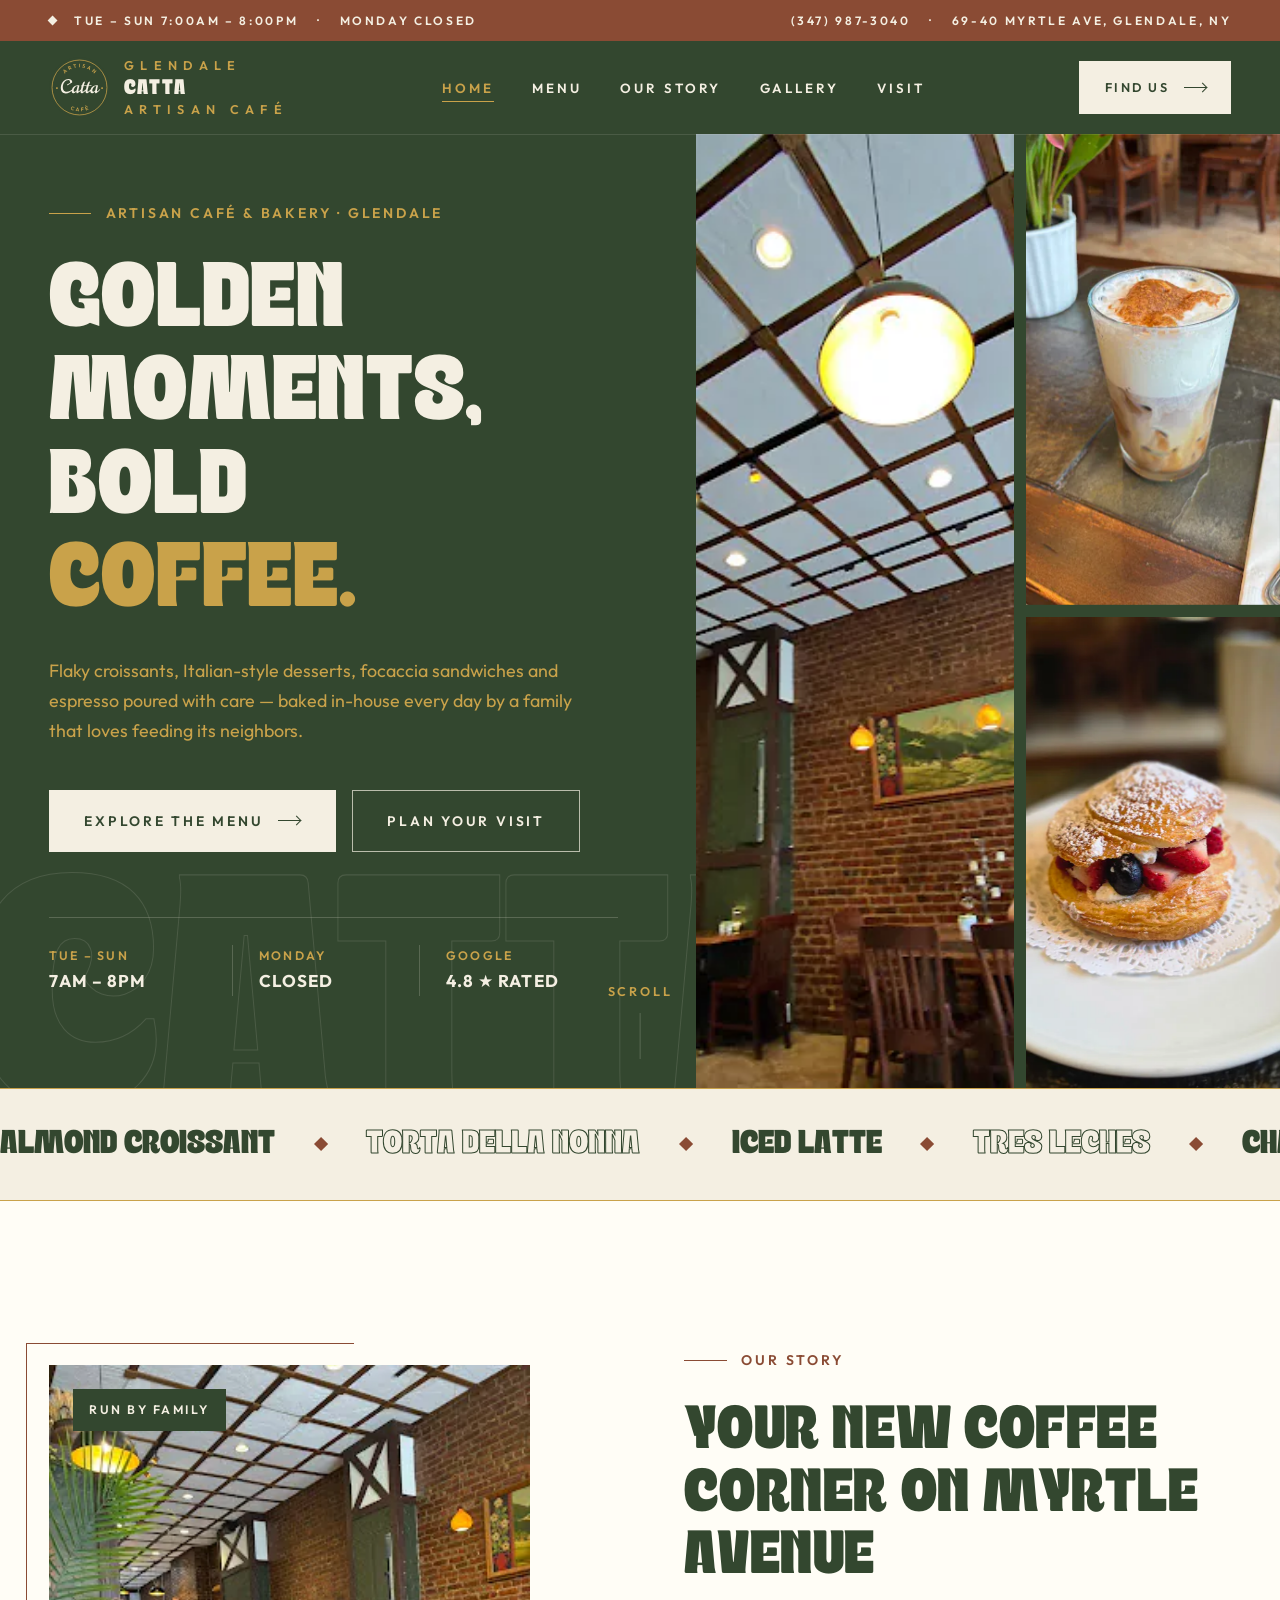
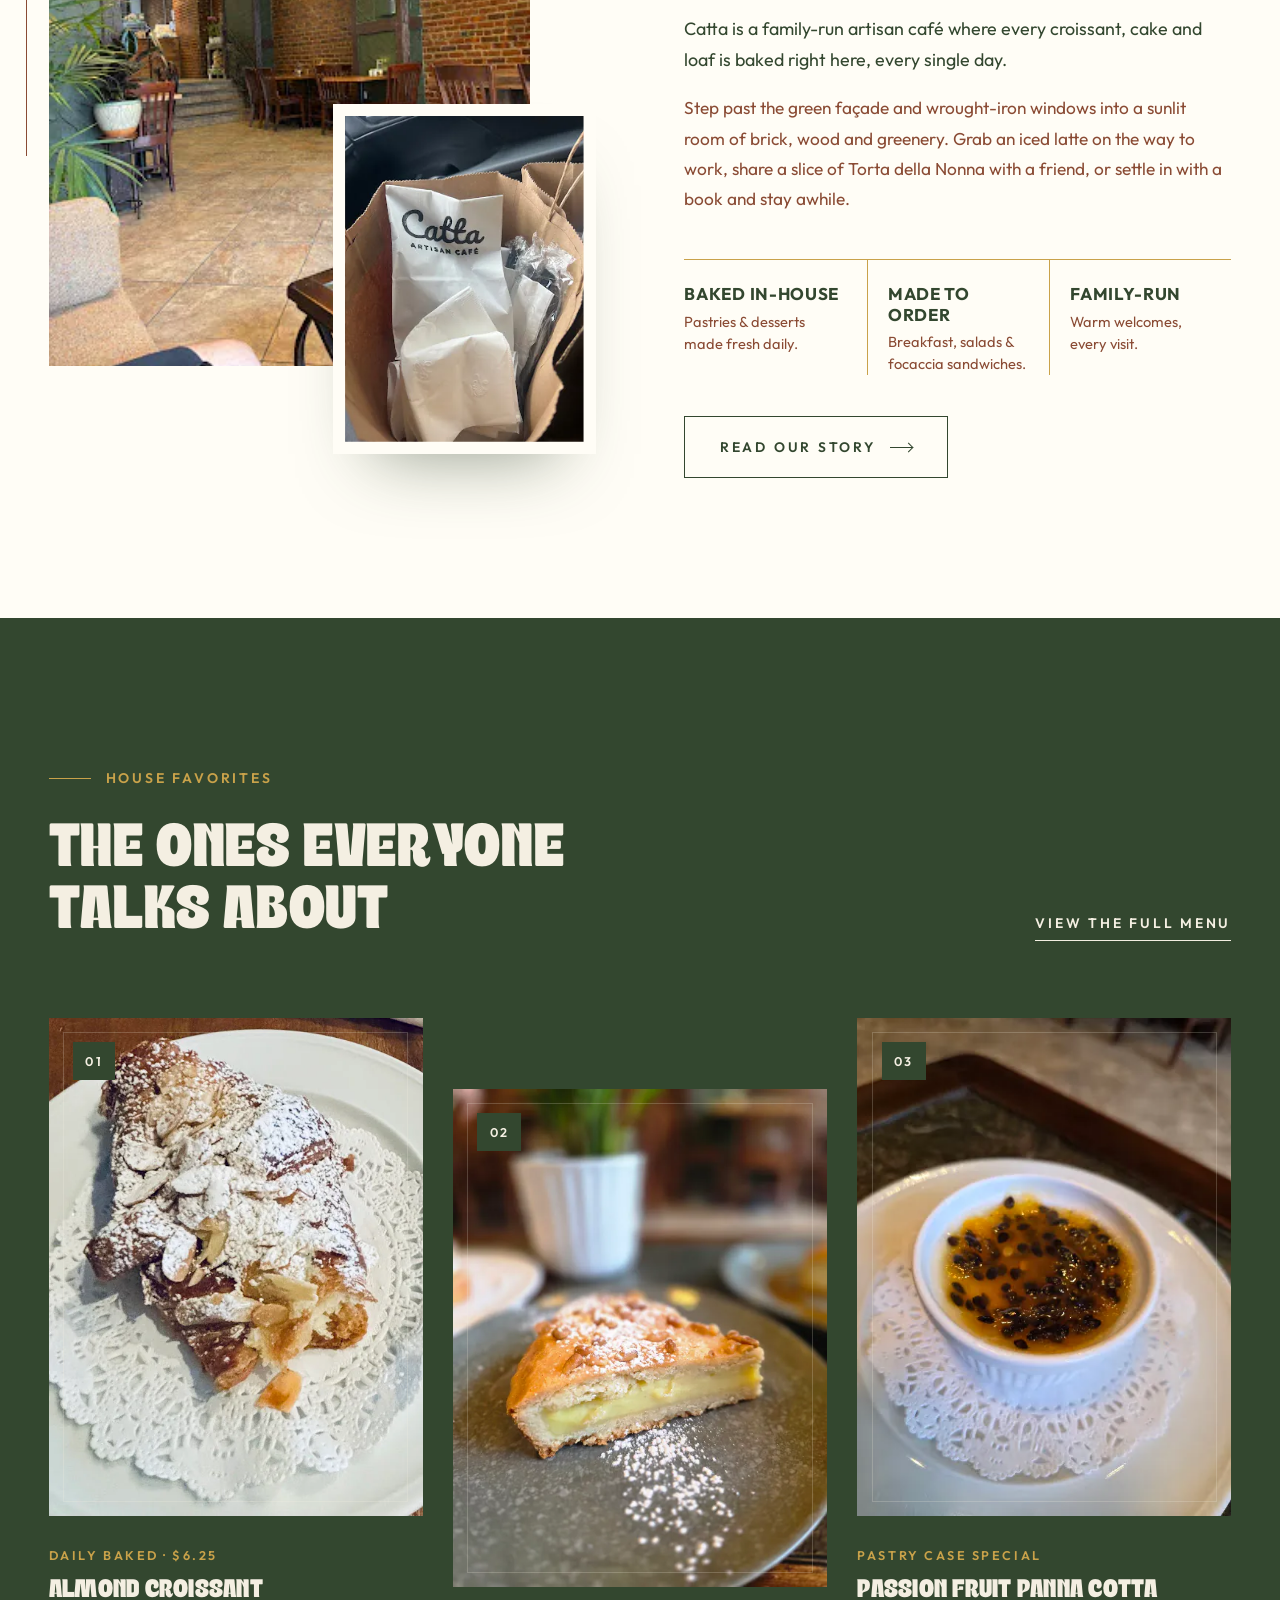
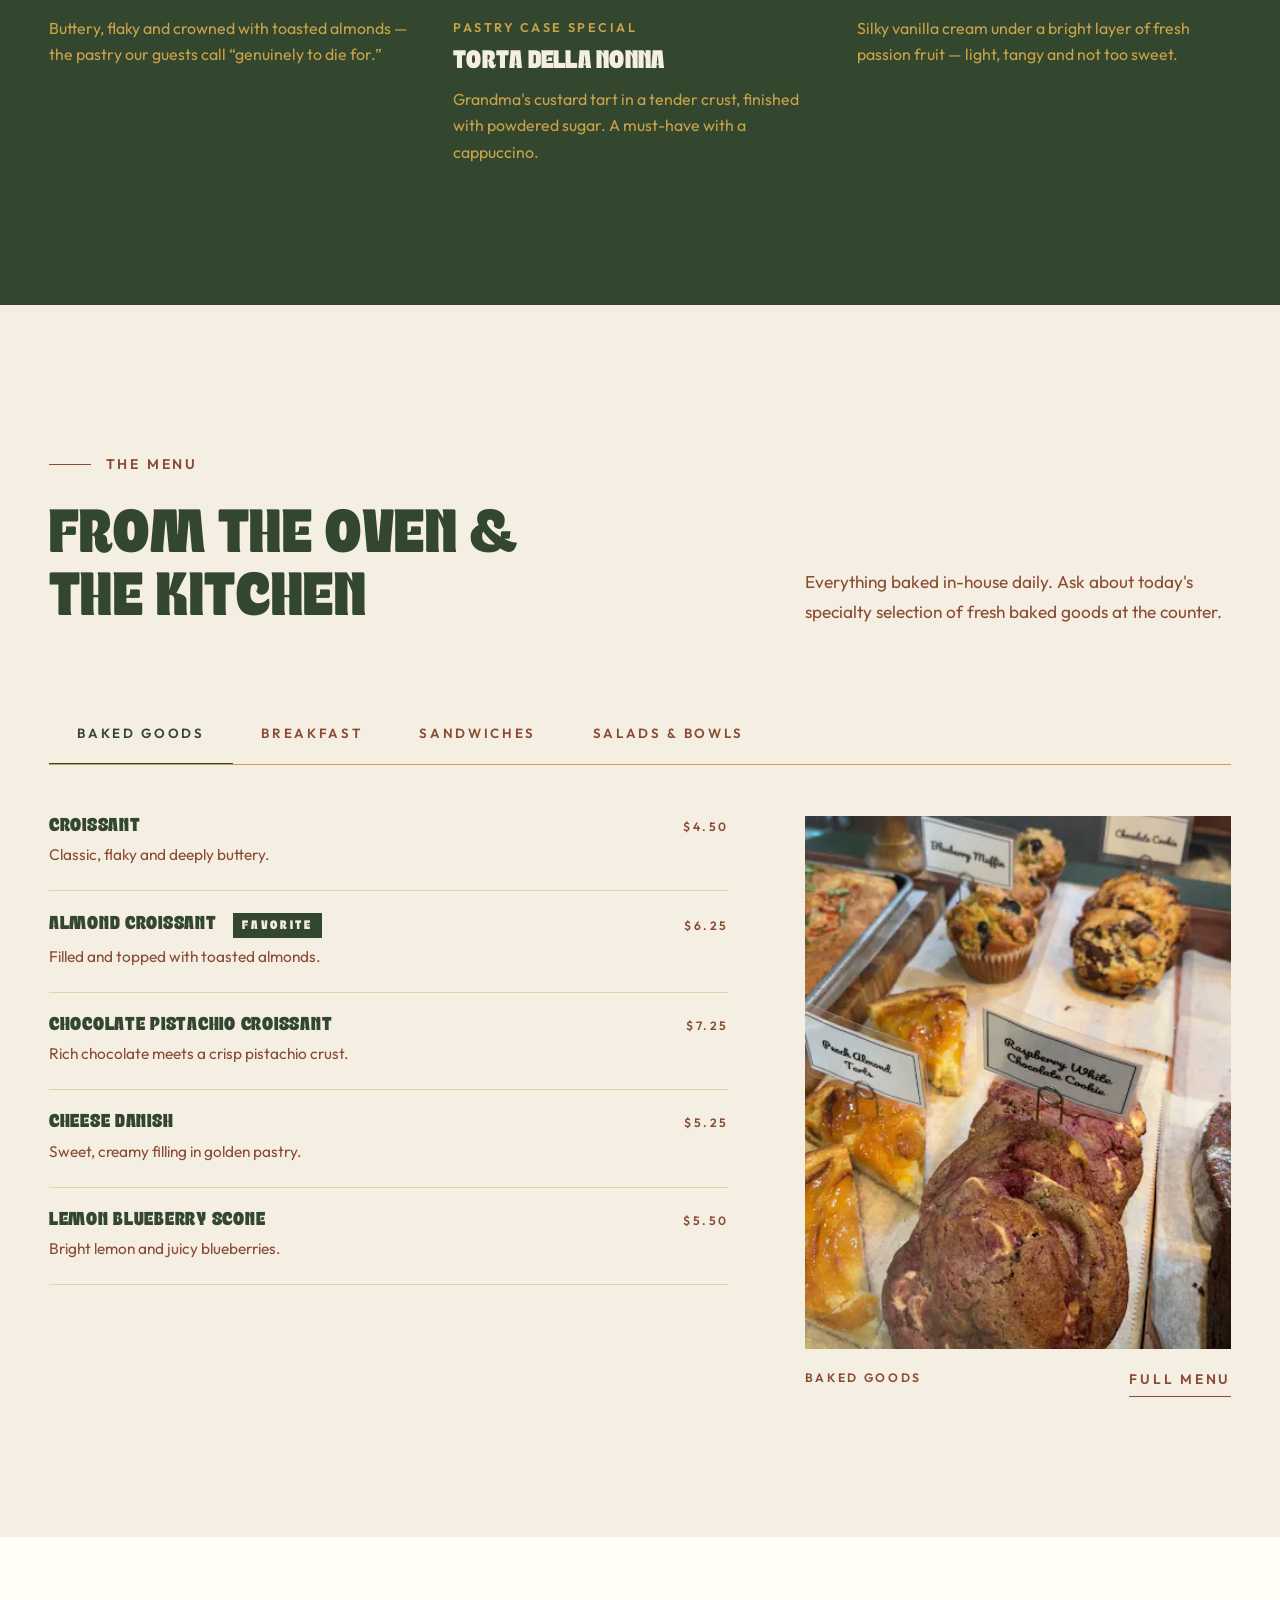
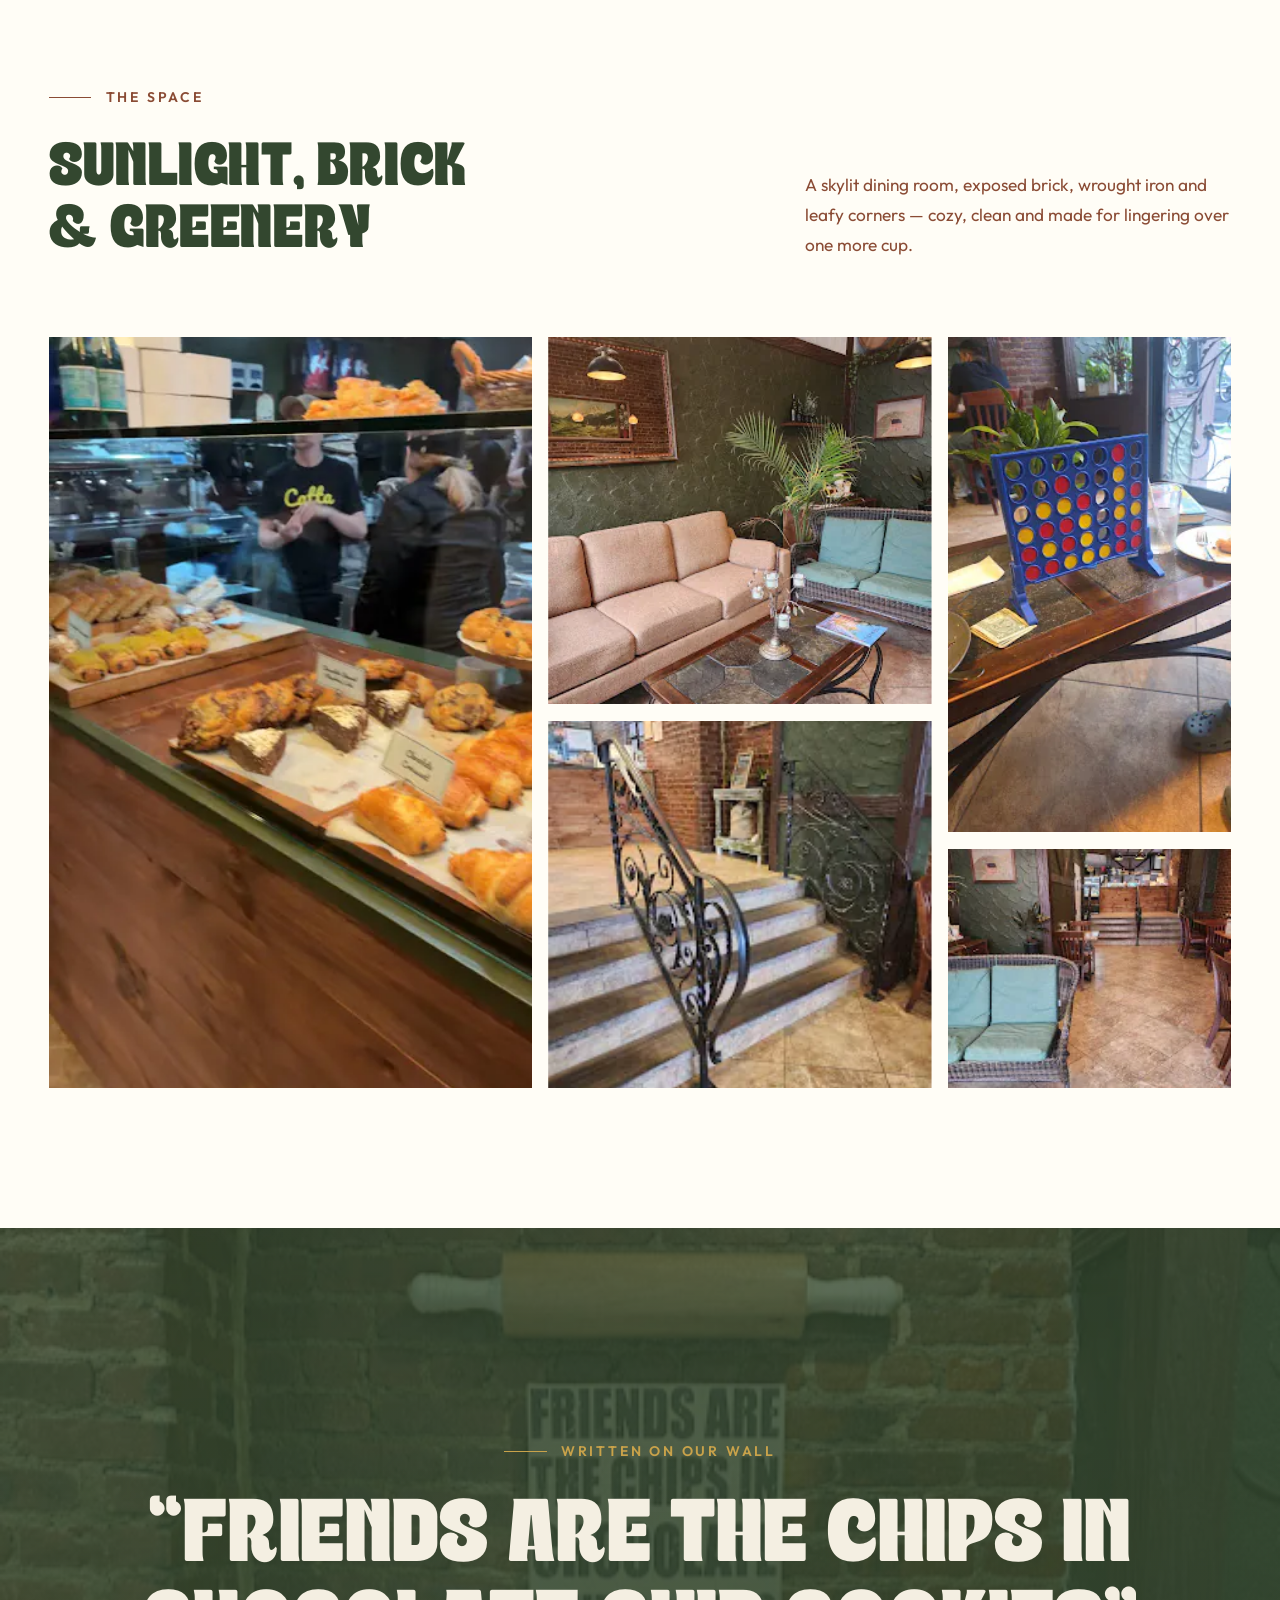
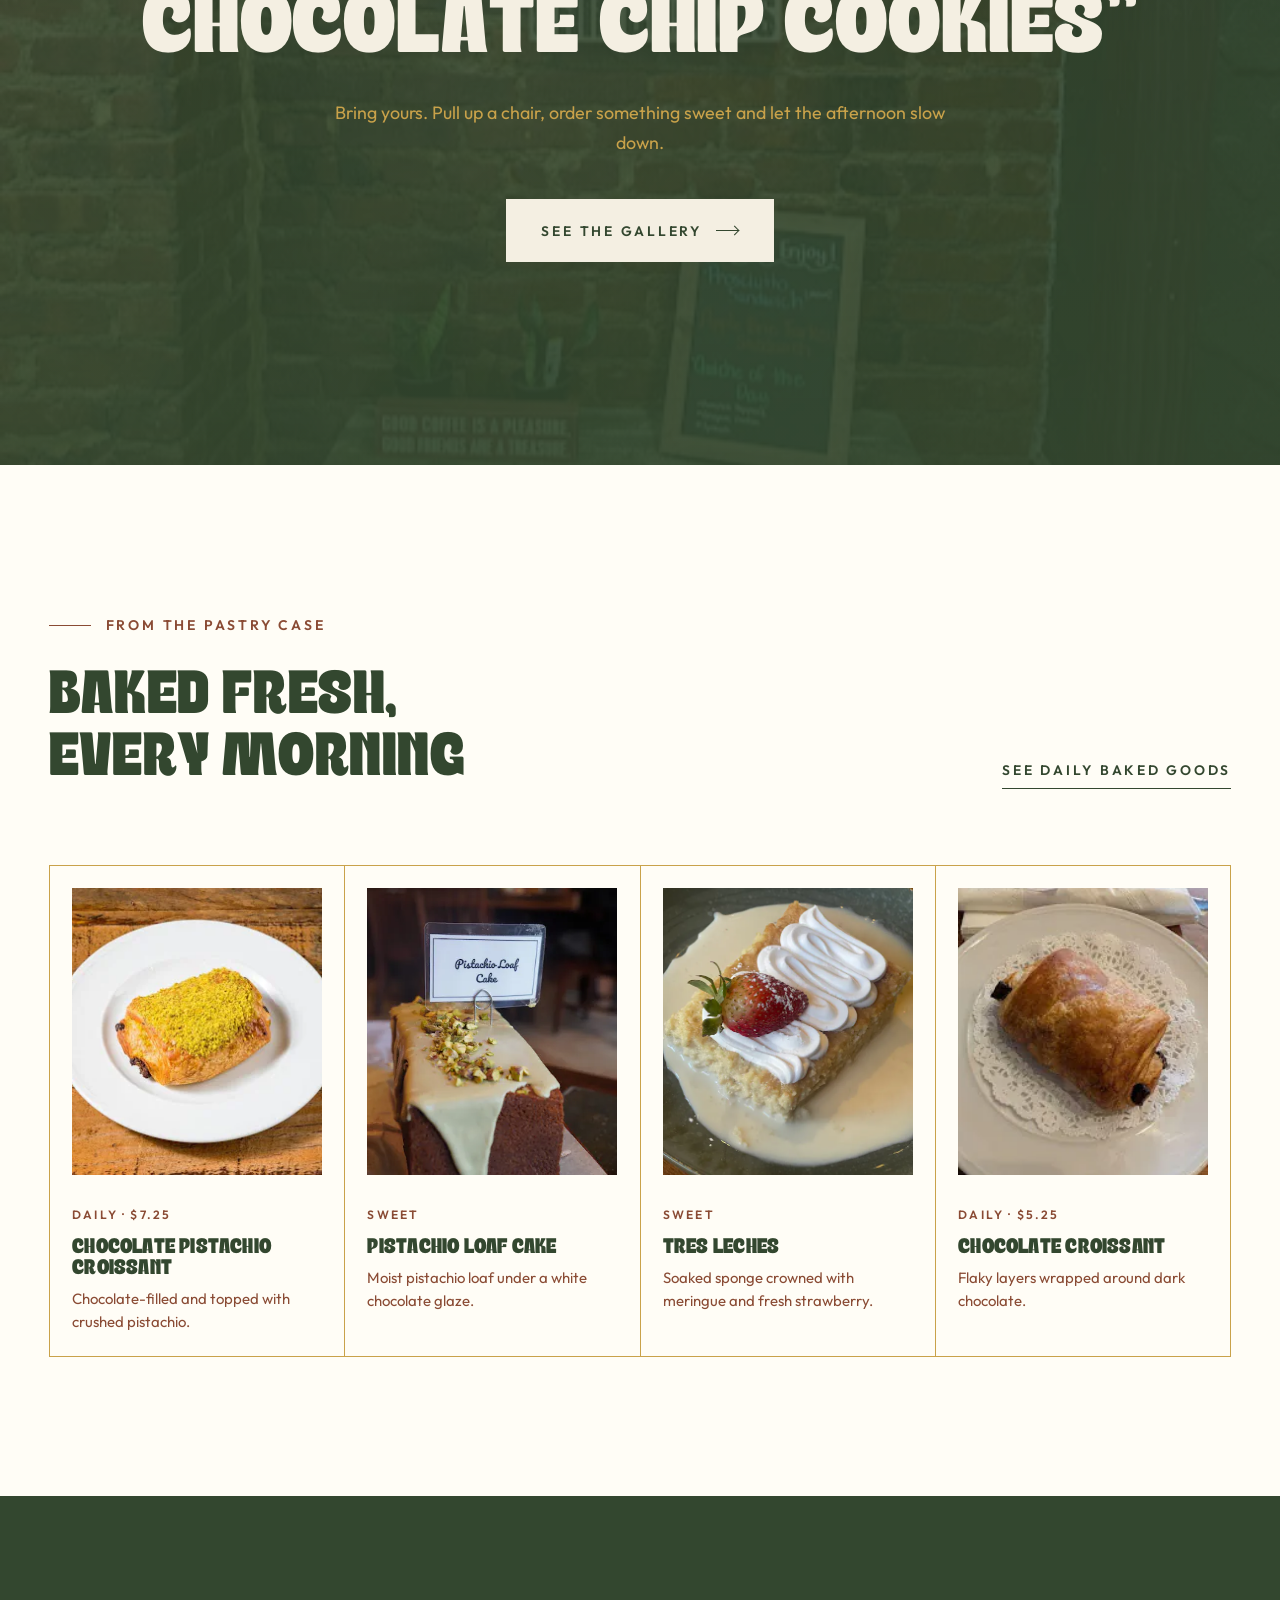
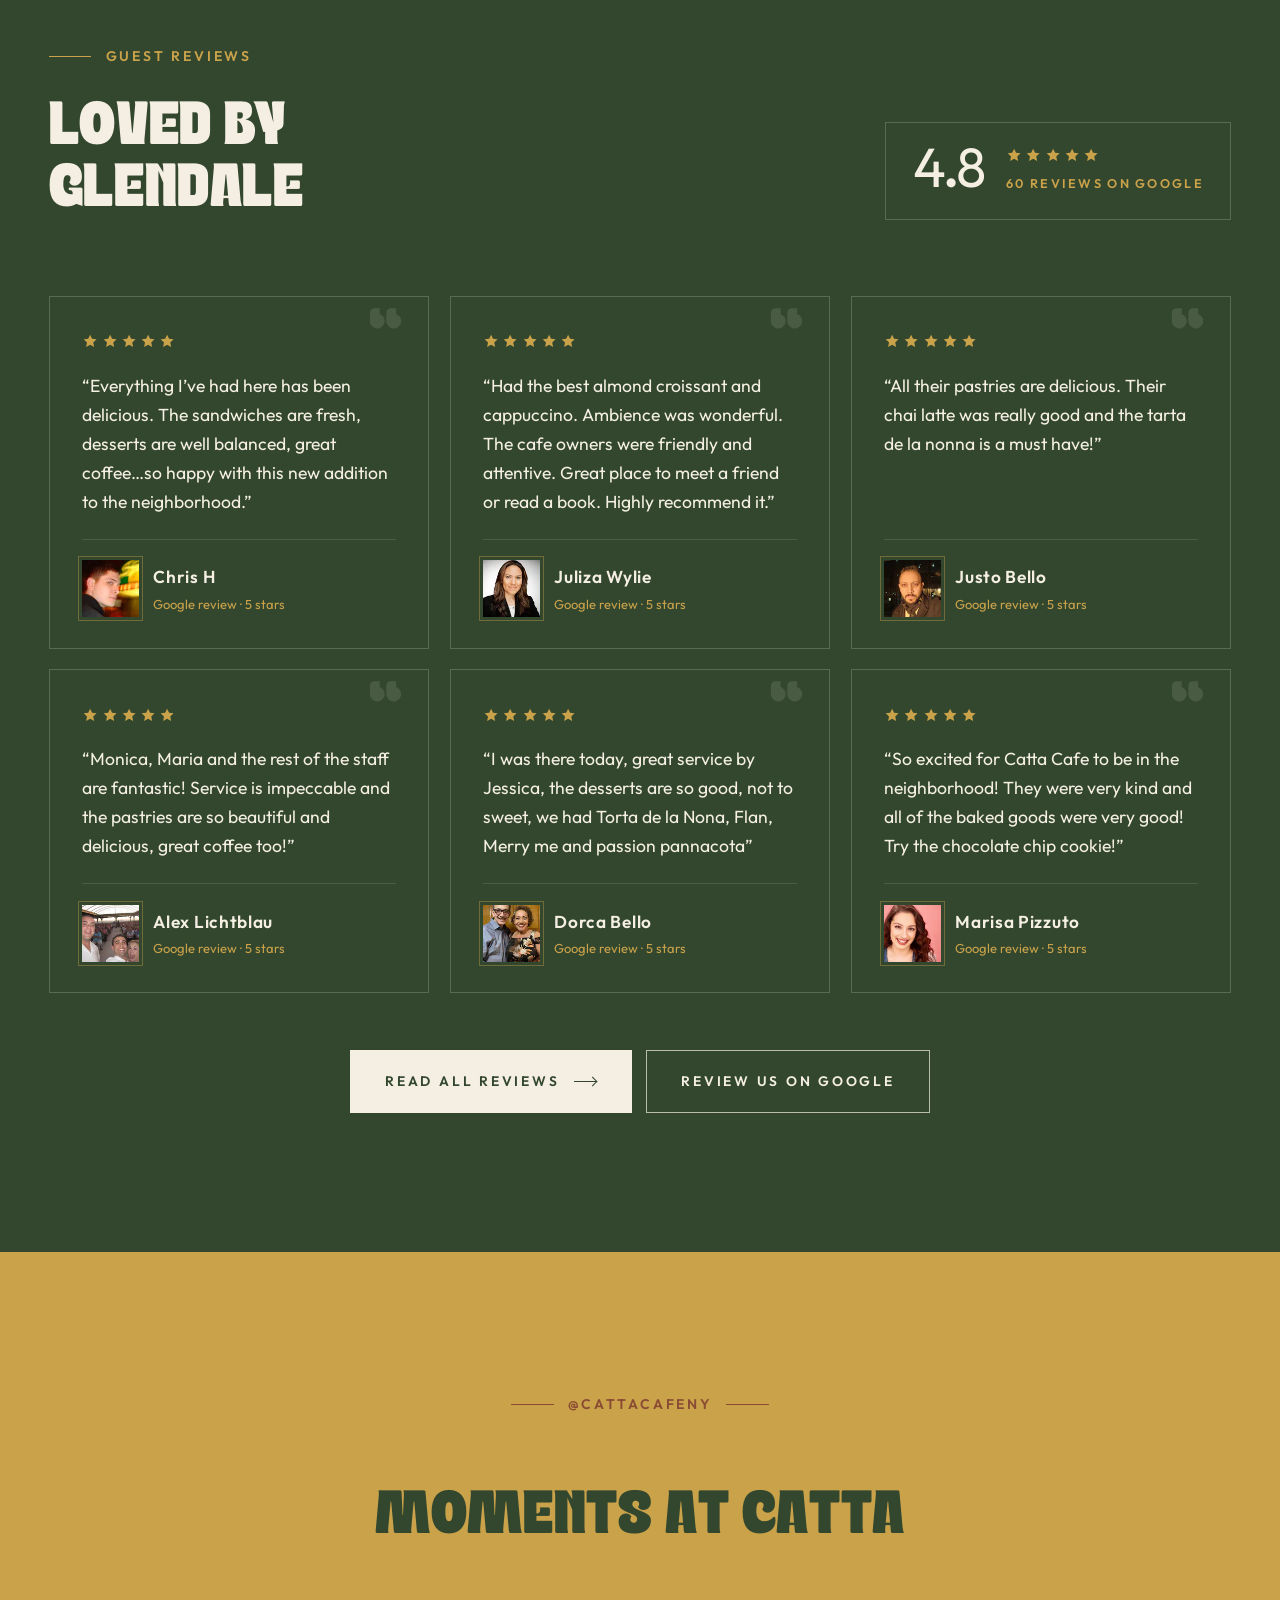
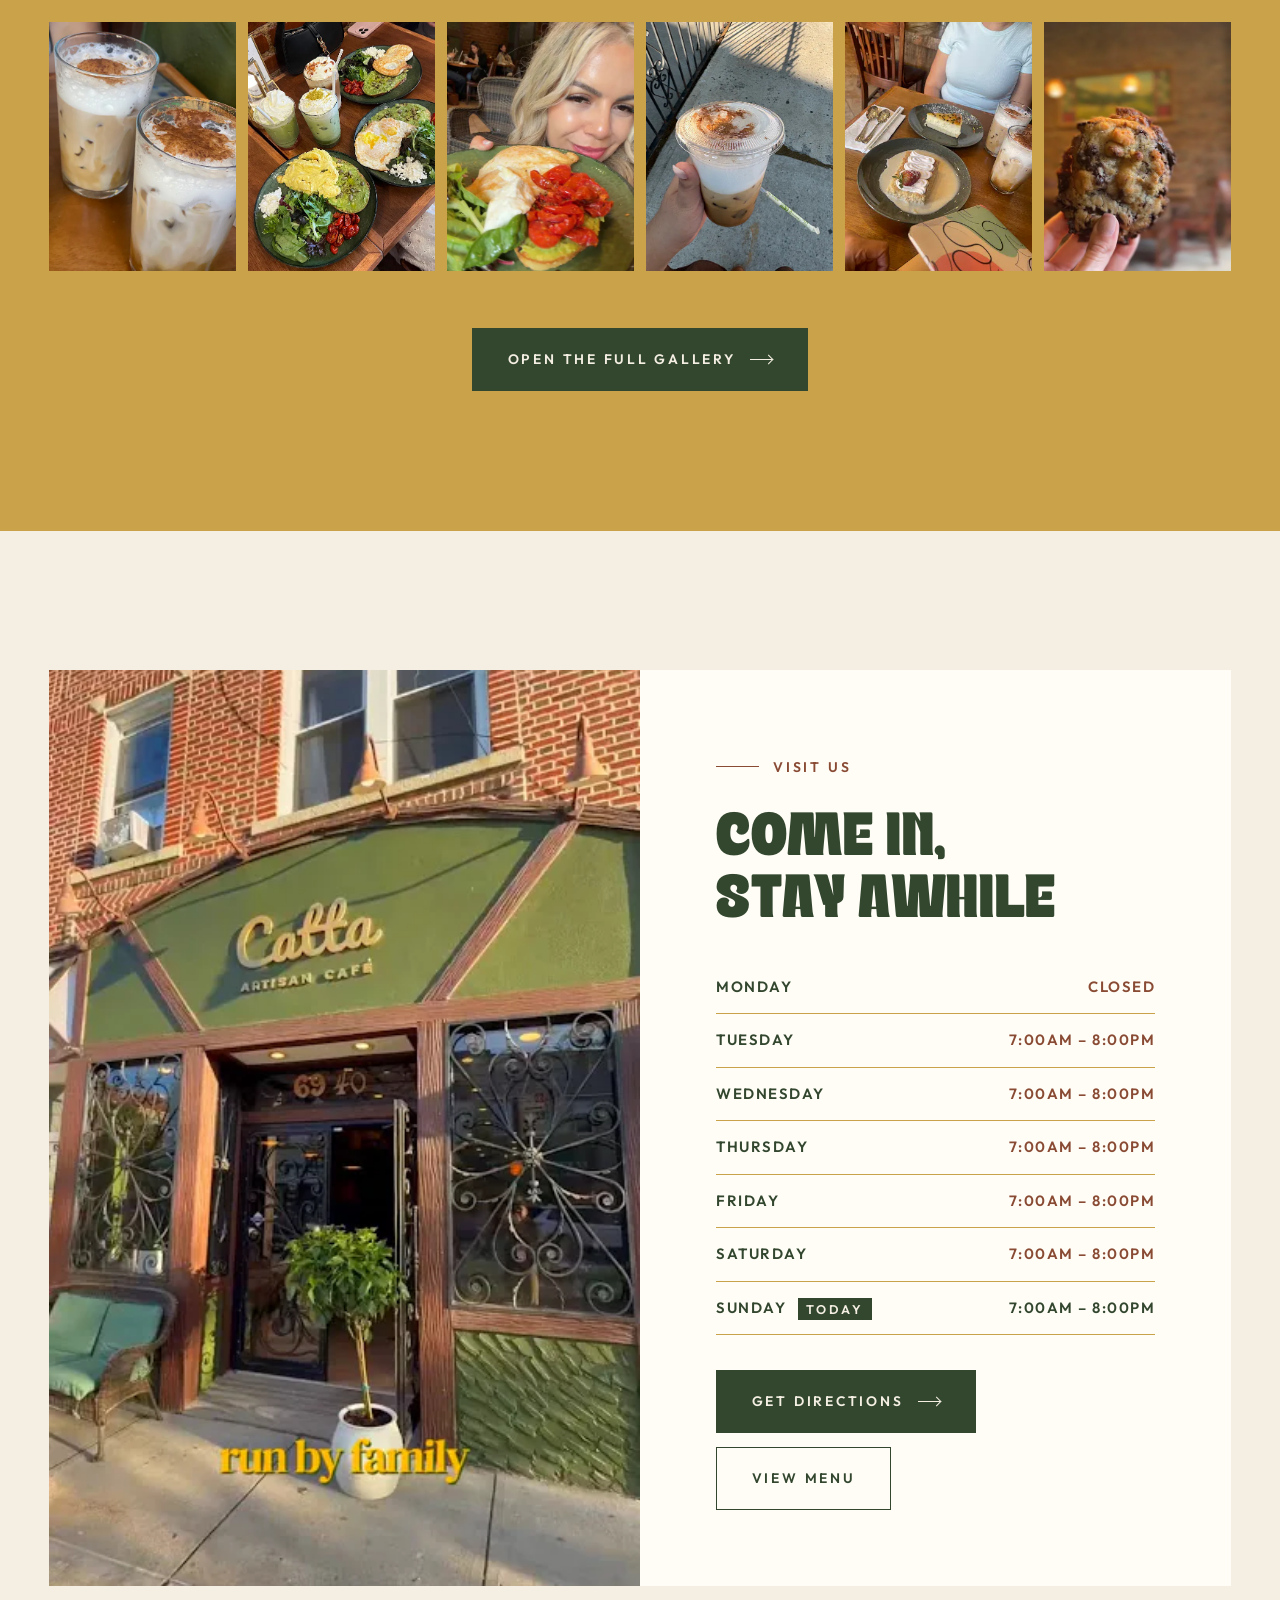
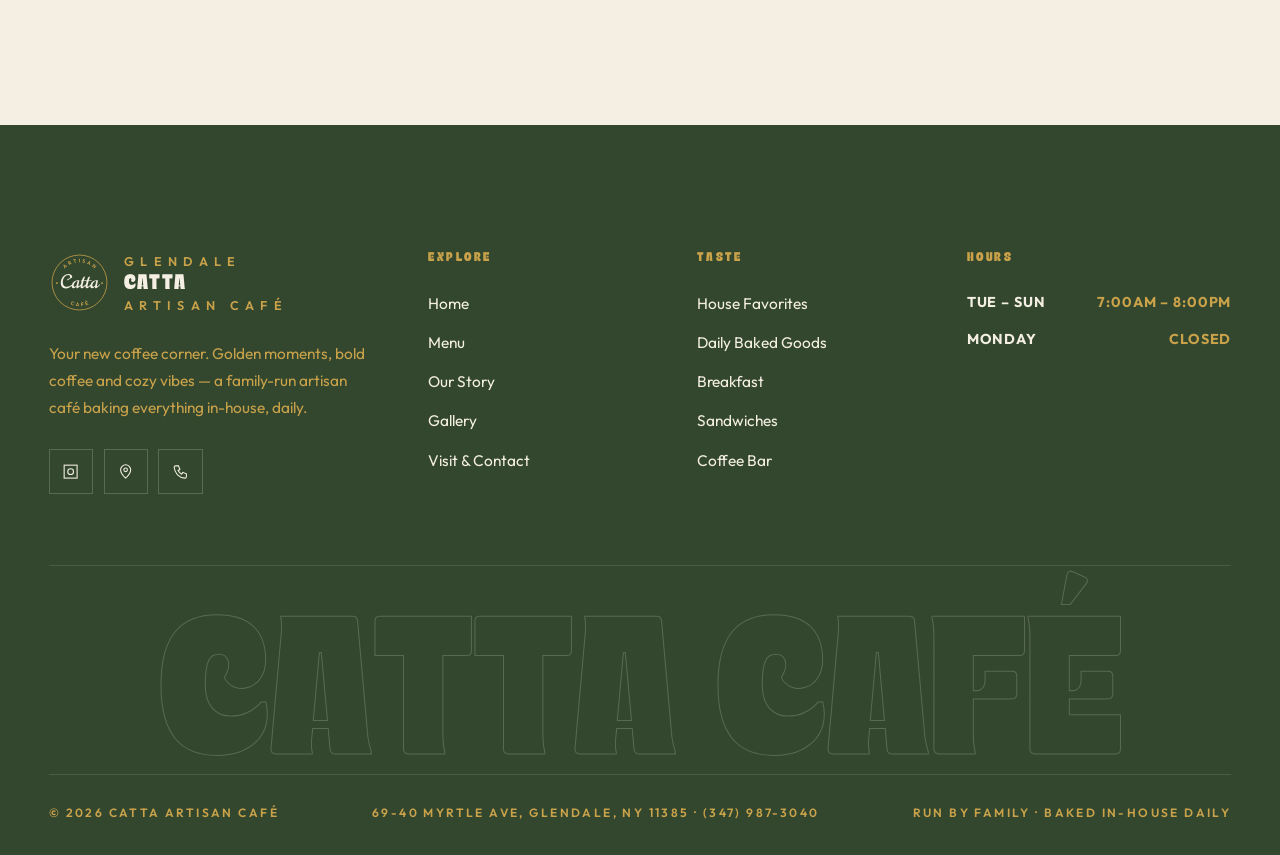
==== commit c3483368: "Speed up image loading - Add WebP versions of all images (4.8MB -> 2.1MB total), review avatars resi" ====
--- a/index.html
+++ b/index.html
@@ -14,6 +14,7 @@
   <link rel="preconnect" href="https://fonts.gstatic.com" crossorigin>
   <link href="https://fonts.googleapis.com/css2?family=Outfit:wght@400;500;600;700&display=swap" rel="stylesheet">
   <link rel="stylesheet" href="css/style.css">
+  <link rel="preload" as="image" href="assets/images/unnamed%20%2855%29.webp" fetchpriority="high">
 </head>
 <body>
 
@@ -78,9 +79,9 @@
       </div>
 
       <div class="hero-collage">
-        <figure><img src="assets/images/unnamed%20%2855%29.jpg" alt="Inside Catta Artisan Café — skylight dining room with brick walls"></figure>
-        <figure><img src="assets/images/unnamed%20%2854%29.jpg" alt="Iced latte dusted with cinnamon"></figure>
-        <figure><img src="assets/images/unnamed%20%2824%29.jpg" alt="Cream puff filled with fresh berries"></figure>
+        <figure><img decoding="async" fetchpriority="high" src="assets/images/unnamed%20%2855%29.webp" alt="Inside Catta Artisan Café — skylight dining room with brick walls"></figure>
+        <figure><img decoding="async" fetchpriority="high" src="assets/images/unnamed%20%2854%29.webp" alt="Iced latte dusted with cinnamon"></figure>
+        <figure><img decoding="async" fetchpriority="high" src="assets/images/unnamed%20%2824%29.webp" alt="Cream puff filled with fresh berries"></figure>
       </div>
     </div>
   </div>
@@ -104,8 +105,8 @@
   <div class="container split">
     <div class="stack-images reveal">
       <span class="frame-line"></span>
-      <div class="img-main reveal-img"><img src="assets/images/unnamed%20%2836%29.jpg" alt="Garden-style dining room under the skylight" loading="lazy"></div>
-      <div class="img-float reveal-img d2"><img src="assets/images/unnamed%20-%202026-09-25T004913.005.jpg" alt="Catta Artisan Café takeaway bag" loading="lazy"></div>
+      <div class="img-main reveal-img"><img decoding="async" src="assets/images/unnamed%20%2836%29.webp" alt="Garden-style dining room under the skylight" loading="lazy"></div>
+      <div class="img-float reveal-img d2"><img decoding="async" src="assets/images/unnamed%20-%202026-09-25T004913.005.webp" alt="Catta Artisan Café takeaway bag" loading="lazy"></div>
       <span class="tag">Run by Family</span>
     </div>
     <div class="text-block">
@@ -135,19 +136,19 @@
     </div>
     <div class="sig-grid">
       <article class="sig-card reveal">
-        <div class="media"><span class="num">01</span><img src="assets/images/unnamed%20%2878%29.jpg" alt="Almond croissant dusted with powdered sugar" loading="lazy"></div>
+        <div class="media"><span class="num">01</span><img decoding="async" src="assets/images/unnamed%20%2878%29.webp" alt="Almond croissant dusted with powdered sugar" loading="lazy"></div>
         <span class="kind">Daily Baked · $6.25</span>
         <h3>Almond Croissant</h3>
         <p>Buttery, flaky and crowned with toasted almonds — the pastry our guests call “genuinely to die for.”</p>
       </article>
       <article class="sig-card reveal d1">
-        <div class="media"><span class="num">02</span><img src="assets/images/unnamed%20%2875%29.jpg" alt="Slice of Torta della Nonna with powdered sugar" loading="lazy"></div>
+        <div class="media"><span class="num">02</span><img decoding="async" src="assets/images/unnamed%20%2875%29.webp" alt="Slice of Torta della Nonna with powdered sugar" loading="lazy"></div>
         <span class="kind">Pastry Case Special</span>
         <h3>Torta della Nonna</h3>
         <p>Grandma's custard tart in a tender crust, finished with powdered sugar. A must-have with a cappuccino.</p>
       </article>
       <article class="sig-card reveal d2">
-        <div class="media"><span class="num">03</span><img src="assets/images/unnamed%20%2893%29.jpg" alt="Passion fruit panna cotta on a lace doily" loading="lazy"></div>
+        <div class="media"><span class="num">03</span><img decoding="async" src="assets/images/unnamed%20%2893%29.webp" alt="Passion fruit panna cotta on a lace doily" loading="lazy"></div>
         <span class="kind">Pastry Case Special</span>
         <h3>Passion Fruit Panna Cotta</h3>
         <p>Silky vanilla cream under a bright layer of fresh passion fruit — light, tangy and not too sweet.</p>
@@ -215,10 +216,10 @@
       </div>
       <div class="preview-media reveal">
         <div class="frame">
-          <img class="active" src="assets/images/unnamed%20%283%29.jpg" alt="Pastry case with cookies, muffins and croissants" loading="lazy">
-          <img src="assets/images/unnamed%20%287%29.jpg" alt="Catta breakfast plate with eggs, bacon and salad" loading="lazy">
-          <img src="assets/images/unnamed%20-%202026-09-25T004913.028.jpg" alt="Focaccia sandwich with greens" loading="lazy">
-          <img src="assets/images/unnamed%20%2896%29.jpg" alt="Green salad with cheese and nuts" loading="lazy">
+          <img decoding="async" class="active" src="assets/images/unnamed%20%283%29.webp" alt="Pastry case with cookies, muffins and croissants" loading="lazy">
+          <img decoding="async" src="assets/images/unnamed%20%287%29.webp" alt="Catta breakfast plate with eggs, bacon and salad" loading="lazy">
+          <img decoding="async" src="assets/images/unnamed%20-%202026-09-25T004913.028.webp" alt="Focaccia sandwich with greens" loading="lazy">
+          <img decoding="async" src="assets/images/unnamed%20%2896%29.webp" alt="Green salad with cheese and nuts" loading="lazy">
         </div>
         <div class="caption"><span>Baked Goods</span><a href="menu.html" class="link-line">Full Menu</a></div>
       </div>
@@ -237,18 +238,18 @@
       <p class="muted reveal">A skylit dining room, exposed brick, wrought iron and leafy corners — cozy, clean and made for lingering over one more cup.</p>
     </div>
     <div class="mosaic">
-      <figure class="m-a reveal-img"><img src="assets/images/unnamed%20%2815%29.jpg" alt="The pastry counter and coffee bar" loading="lazy"><figcaption>The Counter</figcaption></figure>
-      <figure class="m-b reveal-img d1"><img src="assets/images/unnamed%20-%202026-09-25T004914.104.jpg" alt="Lounge with sofas and a palm" loading="lazy"><figcaption>The Lounge</figcaption></figure>
-      <figure class="m-c reveal-img d2"><img src="assets/images/unnamed%20%2874%29.jpg" alt="Board game on a café table by the window" loading="lazy"><figcaption>Game Corner</figcaption></figure>
-      <figure class="m-d reveal-img d2"><img src="assets/images/unnamed%20%2889%29.jpg" alt="Wrought-iron staircase inside the café" loading="lazy"><figcaption>The Staircase</figcaption></figure>
-      <figure class="m-e reveal-img d3"><img src="assets/images/unnamed%20%2869%29.jpg" alt="Wicker seating under the skylight" loading="lazy"><figcaption>The Garden Room</figcaption></figure>
+      <figure class="m-a reveal-img"><img decoding="async" src="assets/images/unnamed%20%2815%29.webp" alt="The pastry counter and coffee bar" loading="lazy"><figcaption>The Counter</figcaption></figure>
+      <figure class="m-b reveal-img d1"><img decoding="async" src="assets/images/unnamed%20-%202026-09-25T004914.104.webp" alt="Lounge with sofas and a palm" loading="lazy"><figcaption>The Lounge</figcaption></figure>
+      <figure class="m-c reveal-img d2"><img decoding="async" src="assets/images/unnamed%20%2874%29.webp" alt="Board game on a café table by the window" loading="lazy"><figcaption>Game Corner</figcaption></figure>
+      <figure class="m-d reveal-img d2"><img decoding="async" src="assets/images/unnamed%20%2889%29.webp" alt="Wrought-iron staircase inside the café" loading="lazy"><figcaption>The Staircase</figcaption></figure>
+      <figure class="m-e reveal-img d3"><img decoding="async" src="assets/images/unnamed%20%2869%29.webp" alt="Wicker seating under the skylight" loading="lazy"><figcaption>The Garden Room</figcaption></figure>
     </div>
   </div>
 </section>
 
 <!-- ================= QUOTE BAND ================= -->
 <section class="quote-band">
-  <div class="bg" data-parallax style="background-image:url('assets/images/unnamed%20%2813%29.jpg')"></div>
+  <div class="bg" data-parallax style="background-image:url('assets/images/unnamed%20%2813%29.webp')"></div>
   <div class="container">
     <span class="eyebrow reveal">Written on Our Wall</span>
     <h2 class="reveal">“Friends Are the Chips in<br>Chocolate Chip Cookies”</h2>
@@ -269,19 +270,19 @@
     </div>
     <div class="bake-grid">
       <article class="bake-item reveal">
-        <div class="media"><img src="assets/images/unnamed%20-%202026-09-25T004913.004.jpg" alt="Chocolate pistachio croissant" loading="lazy"></div>
+        <div class="media"><img decoding="async" src="assets/images/unnamed%20-%202026-09-25T004913.004.webp" alt="Chocolate pistachio croissant" loading="lazy"></div>
         <span>Daily · $7.25</span><h3>Chocolate Pistachio Croissant</h3><p>Chocolate-filled and topped with crushed pistachio.</p>
       </article>
       <article class="bake-item reveal d1">
-        <div class="media"><img src="assets/images/unnamed%20%2834%29.jpg" alt="Pistachio loaf cake with white glaze" loading="lazy"></div>
+        <div class="media"><img decoding="async" src="assets/images/unnamed%20%2834%29.webp" alt="Pistachio loaf cake with white glaze" loading="lazy"></div>
         <span>Sweet</span><h3>Pistachio Loaf Cake</h3><p>Moist pistachio loaf under a white chocolate glaze.</p>
       </article>
       <article class="bake-item reveal d2">
-        <div class="media"><img src="assets/images/unnamed%20%2839%29.jpg" alt="Tres leches cake with meringue and strawberry" loading="lazy"></div>
+        <div class="media"><img decoding="async" src="assets/images/unnamed%20%2839%29.webp" alt="Tres leches cake with meringue and strawberry" loading="lazy"></div>
         <span>Sweet</span><h3>Tres Leches</h3><p>Soaked sponge crowned with meringue and fresh strawberry.</p>
       </article>
       <article class="bake-item reveal d3">
-        <div class="media"><img src="assets/images/unnamed%20-%202026-09-25T004914.105.jpg" alt="Chocolate croissant on a lace doily" loading="lazy"></div>
+        <div class="media"><img decoding="async" src="assets/images/unnamed%20-%202026-09-25T004914.105.webp" alt="Chocolate croissant on a lace doily" loading="lazy"></div>
         <span>Daily · $5.25</span><h3>Chocolate Croissant</h3><p>Flaky layers wrapped around dark chocolate.</p>
       </article>
     </div>
@@ -306,42 +307,42 @@
         <div class="r-body">
         <div class="stars" aria-label="5 out of 5 stars"><svg viewBox="0 0 24 24"><path d="M12 2.5l2.9 6.1 6.6.8-4.9 4.6 1.3 6.6L12 17.3l-5.9 3.3 1.3-6.6-4.9-4.6 6.6-.8z"/></svg><svg viewBox="0 0 24 24"><path d="M12 2.5l2.9 6.1 6.6.8-4.9 4.6 1.3 6.6L12 17.3l-5.9 3.3 1.3-6.6-4.9-4.6 6.6-.8z"/></svg><svg viewBox="0 0 24 24"><path d="M12 2.5l2.9 6.1 6.6.8-4.9 4.6 1.3 6.6L12 17.3l-5.9 3.3 1.3-6.6-4.9-4.6 6.6-.8z"/></svg><svg viewBox="0 0 24 24"><path d="M12 2.5l2.9 6.1 6.6.8-4.9 4.6 1.3 6.6L12 17.3l-5.9 3.3 1.3-6.6-4.9-4.6 6.6-.8z"/></svg><svg viewBox="0 0 24 24"><path d="M12 2.5l2.9 6.1 6.6.8-4.9 4.6 1.3 6.6L12 17.3l-5.9 3.3 1.3-6.6-4.9-4.6 6.6-.8z"/></svg></div>
         <blockquote>“Everything I’ve had here has been delicious. The sandwiches are fresh, desserts are well balanced, great coffee…so happy with this new addition to the neighborhood.”</blockquote>
-        <figcaption><span class="r-avatar"><img src="assets/reviews/chris-h.jpg" alt="Chris H profile photo on Google" loading="lazy" width="56" height="56"></span><span><strong>Chris H</strong><small>Google review · 5 stars</small></span></figcaption>
+        <figcaption><span class="r-avatar"><img decoding="async" src="assets/reviews/chris-h.webp" alt="Chris H profile photo on Google" loading="lazy" width="56" height="56"></span><span><strong>Chris H</strong><small>Google review · 5 stars</small></span></figcaption>
         </div>
       </figure>
       <figure class="review-card reveal d1">
         <div class="r-body">
         <div class="stars" aria-label="5 out of 5 stars"><svg viewBox="0 0 24 24"><path d="M12 2.5l2.9 6.1 6.6.8-4.9 4.6 1.3 6.6L12 17.3l-5.9 3.3 1.3-6.6-4.9-4.6 6.6-.8z"/></svg><svg viewBox="0 0 24 24"><path d="M12 2.5l2.9 6.1 6.6.8-4.9 4.6 1.3 6.6L12 17.3l-5.9 3.3 1.3-6.6-4.9-4.6 6.6-.8z"/></svg><svg viewBox="0 0 24 24"><path d="M12 2.5l2.9 6.1 6.6.8-4.9 4.6 1.3 6.6L12 17.3l-5.9 3.3 1.3-6.6-4.9-4.6 6.6-.8z"/></svg><svg viewBox="0 0 24 24"><path d="M12 2.5l2.9 6.1 6.6.8-4.9 4.6 1.3 6.6L12 17.3l-5.9 3.3 1.3-6.6-4.9-4.6 6.6-.8z"/></svg><svg viewBox="0 0 24 24"><path d="M12 2.5l2.9 6.1 6.6.8-4.9 4.6 1.3 6.6L12 17.3l-5.9 3.3 1.3-6.6-4.9-4.6 6.6-.8z"/></svg></div>
         <blockquote>“Had the best almond croissant and cappuccino. Ambience was wonderful. The cafe owners were friendly and attentive. Great place to meet a friend or read a book. Highly recommend it.”</blockquote>
-        <figcaption><span class="r-avatar"><img src="assets/reviews/juliza-wylie.jpg" alt="Juliza Wylie profile photo on Google" loading="lazy" width="56" height="56"></span><span><strong>Juliza Wylie</strong><small>Google review · 5 stars</small></span></figcaption>
+        <figcaption><span class="r-avatar"><img decoding="async" src="assets/reviews/juliza-wylie.webp" alt="Juliza Wylie profile photo on Google" loading="lazy" width="56" height="56"></span><span><strong>Juliza Wylie</strong><small>Google review · 5 stars</small></span></figcaption>
         </div>
       </figure>
       <figure class="review-card reveal d2">
         <div class="r-body">
         <div class="stars" aria-label="5 out of 5 stars"><svg viewBox="0 0 24 24"><path d="M12 2.5l2.9 6.1 6.6.8-4.9 4.6 1.3 6.6L12 17.3l-5.9 3.3 1.3-6.6-4.9-4.6 6.6-.8z"/></svg><svg viewBox="0 0 24 24"><path d="M12 2.5l2.9 6.1 6.6.8-4.9 4.6 1.3 6.6L12 17.3l-5.9 3.3 1.3-6.6-4.9-4.6 6.6-.8z"/></svg><svg viewBox="0 0 24 24"><path d="M12 2.5l2.9 6.1 6.6.8-4.9 4.6 1.3 6.6L12 17.3l-5.9 3.3 1.3-6.6-4.9-4.6 6.6-.8z"/></svg><svg viewBox="0 0 24 24"><path d="M12 2.5l2.9 6.1 6.6.8-4.9 4.6 1.3 6.6L12 17.3l-5.9 3.3 1.3-6.6-4.9-4.6 6.6-.8z"/></svg><svg viewBox="0 0 24 24"><path d="M12 2.5l2.9 6.1 6.6.8-4.9 4.6 1.3 6.6L12 17.3l-5.9 3.3 1.3-6.6-4.9-4.6 6.6-.8z"/></svg></div>
         <blockquote>“All their pastries are delicious. Their chai latte was really good and the tarta de la nonna is a must have!”</blockquote>
-        <figcaption><span class="r-avatar"><img src="assets/reviews/justo-bello.jpg" alt="Justo Bello profile photo on Google" loading="lazy" width="56" height="56"></span><span><strong>Justo Bello</strong><small>Google review · 5 stars</small></span></figcaption>
+        <figcaption><span class="r-avatar"><img decoding="async" src="assets/reviews/justo-bello.webp" alt="Justo Bello profile photo on Google" loading="lazy" width="56" height="56"></span><span><strong>Justo Bello</strong><small>Google review · 5 stars</small></span></figcaption>
         </div>
       </figure>
       <figure class="review-card reveal">
         <div class="r-body">
         <div class="stars" aria-label="5 out of 5 stars"><svg viewBox="0 0 24 24"><path d="M12 2.5l2.9 6.1 6.6.8-4.9 4.6 1.3 6.6L12 17.3l-5.9 3.3 1.3-6.6-4.9-4.6 6.6-.8z"/></svg><svg viewBox="0 0 24 24"><path d="M12 2.5l2.9 6.1 6.6.8-4.9 4.6 1.3 6.6L12 17.3l-5.9 3.3 1.3-6.6-4.9-4.6 6.6-.8z"/></svg><svg viewBox="0 0 24 24"><path d="M12 2.5l2.9 6.1 6.6.8-4.9 4.6 1.3 6.6L12 17.3l-5.9 3.3 1.3-6.6-4.9-4.6 6.6-.8z"/></svg><svg viewBox="0 0 24 24"><path d="M12 2.5l2.9 6.1 6.6.8-4.9 4.6 1.3 6.6L12 17.3l-5.9 3.3 1.3-6.6-4.9-4.6 6.6-.8z"/></svg><svg viewBox="0 0 24 24"><path d="M12 2.5l2.9 6.1 6.6.8-4.9 4.6 1.3 6.6L12 17.3l-5.9 3.3 1.3-6.6-4.9-4.6 6.6-.8z"/></svg></div>
         <blockquote>“Monica, Maria and the rest of the staff are fantastic! Service is impeccable and the pastries are so beautiful and delicious, great coffee too!”</blockquote>
-        <figcaption><span class="r-avatar"><img src="assets/reviews/alex-lichtblau.jpg" alt="Alex Lichtblau profile photo on Google" loading="lazy" width="56" height="56"></span><span><strong>Alex Lichtblau</strong><small>Google review · 5 stars</small></span></figcaption>
+        <figcaption><span class="r-avatar"><img decoding="async" src="assets/reviews/alex-lichtblau.webp" alt="Alex Lichtblau profile photo on Google" loading="lazy" width="56" height="56"></span><span><strong>Alex Lichtblau</strong><small>Google review · 5 stars</small></span></figcaption>
         </div>
       </figure>
       <figure class="review-card reveal d1">
         <div class="r-body">
         <div class="stars" aria-label="5 out of 5 stars"><svg viewBox="0 0 24 24"><path d="M12 2.5l2.9 6.1 6.6.8-4.9 4.6 1.3 6.6L12 17.3l-5.9 3.3 1.3-6.6-4.9-4.6 6.6-.8z"/></svg><svg viewBox="0 0 24 24"><path d="M12 2.5l2.9 6.1 6.6.8-4.9 4.6 1.3 6.6L12 17.3l-5.9 3.3 1.3-6.6-4.9-4.6 6.6-.8z"/></svg><svg viewBox="0 0 24 24"><path d="M12 2.5l2.9 6.1 6.6.8-4.9 4.6 1.3 6.6L12 17.3l-5.9 3.3 1.3-6.6-4.9-4.6 6.6-.8z"/></svg><svg viewBox="0 0 24 24"><path d="M12 2.5l2.9 6.1 6.6.8-4.9 4.6 1.3 6.6L12 17.3l-5.9 3.3 1.3-6.6-4.9-4.6 6.6-.8z"/></svg><svg viewBox="0 0 24 24"><path d="M12 2.5l2.9 6.1 6.6.8-4.9 4.6 1.3 6.6L12 17.3l-5.9 3.3 1.3-6.6-4.9-4.6 6.6-.8z"/></svg></div>
         <blockquote>“I was there today, great service by Jessica, the desserts are so good, not to sweet, we had Torta de la Nona, Flan, Merry me and passion pannacota”</blockquote>
-        <figcaption><span class="r-avatar"><img src="assets/reviews/dorca-bello.jpg" alt="Dorca Bello profile photo on Google" loading="lazy" width="56" height="56"></span><span><strong>Dorca Bello</strong><small>Google review · 5 stars</small></span></figcaption>
+        <figcaption><span class="r-avatar"><img decoding="async" src="assets/reviews/dorca-bello.webp" alt="Dorca Bello profile photo on Google" loading="lazy" width="56" height="56"></span><span><strong>Dorca Bello</strong><small>Google review · 5 stars</small></span></figcaption>
         </div>
       </figure>
       <figure class="review-card reveal d2">
         <div class="r-body">
         <div class="stars" aria-label="5 out of 5 stars"><svg viewBox="0 0 24 24"><path d="M12 2.5l2.9 6.1 6.6.8-4.9 4.6 1.3 6.6L12 17.3l-5.9 3.3 1.3-6.6-4.9-4.6 6.6-.8z"/></svg><svg viewBox="0 0 24 24"><path d="M12 2.5l2.9 6.1 6.6.8-4.9 4.6 1.3 6.6L12 17.3l-5.9 3.3 1.3-6.6-4.9-4.6 6.6-.8z"/></svg><svg viewBox="0 0 24 24"><path d="M12 2.5l2.9 6.1 6.6.8-4.9 4.6 1.3 6.6L12 17.3l-5.9 3.3 1.3-6.6-4.9-4.6 6.6-.8z"/></svg><svg viewBox="0 0 24 24"><path d="M12 2.5l2.9 6.1 6.6.8-4.9 4.6 1.3 6.6L12 17.3l-5.9 3.3 1.3-6.6-4.9-4.6 6.6-.8z"/></svg><svg viewBox="0 0 24 24"><path d="M12 2.5l2.9 6.1 6.6.8-4.9 4.6 1.3 6.6L12 17.3l-5.9 3.3 1.3-6.6-4.9-4.6 6.6-.8z"/></svg></div>
         <blockquote>“So excited for Catta Cafe to be in the neighborhood! They were very kind and all of the baked goods were very good! Try the chocolate chip cookie!”</blockquote>
-        <figcaption><span class="r-avatar"><img src="assets/reviews/marisa-pizzuto.jpg" alt="Marisa Pizzuto profile photo on Google" loading="lazy" width="56" height="56"></span><span><strong>Marisa Pizzuto</strong><small>Google review · 5 stars</small></span></figcaption>
+        <figcaption><span class="r-avatar"><img decoding="async" src="assets/reviews/marisa-pizzuto.webp" alt="Marisa Pizzuto profile photo on Google" loading="lazy" width="56" height="56"></span><span><strong>Marisa Pizzuto</strong><small>Google review · 5 stars</small></span></figcaption>
         </div>
       </figure>
     </div>
@@ -360,12 +361,12 @@
       <h2 class="reveal">Moments at Catta</h2>
     </div>
     <div class="strip">
-      <a href="gallery.html" class="reveal"><img src="assets/images/unnamed%20%2826%29.jpg" alt="Two iced lattes dusted with cinnamon" loading="lazy"></a>
-      <a href="gallery.html" class="reveal d1"><img src="assets/images/unnamed%20%2846%29.jpg" alt="Brunch spread with eggs, avocado and matcha" loading="lazy"></a>
-      <a href="gallery.html" class="reveal d2"><img src="assets/images/unnamed%20%2858%29.jpg" alt="A guest with an avocado tartine" loading="lazy"></a>
-      <a href="gallery.html" class="reveal d1"><img src="assets/images/unnamed%20%2857%29.jpg" alt="Iced latte to go on a sunny sidewalk" loading="lazy"></a>
-      <a href="gallery.html" class="reveal d2"><img src="assets/images/unnamed%20%2873%29.jpg" alt="Friends sharing desserts and lattes" loading="lazy"></a>
-      <a href="gallery.html" class="reveal d3"><img src="assets/images/unnamed%20%2847%29.jpg" alt="Chocolate chip cookie held up in the café" loading="lazy"></a>
+      <a href="gallery.html" class="reveal"><img decoding="async" src="assets/images/unnamed%20%2826%29.webp" alt="Two iced lattes dusted with cinnamon" loading="lazy"></a>
+      <a href="gallery.html" class="reveal d1"><img decoding="async" src="assets/images/unnamed%20%2846%29.webp" alt="Brunch spread with eggs, avocado and matcha" loading="lazy"></a>
+      <a href="gallery.html" class="reveal d2"><img decoding="async" src="assets/images/unnamed%20%2858%29.webp" alt="A guest with an avocado tartine" loading="lazy"></a>
+      <a href="gallery.html" class="reveal d1"><img decoding="async" src="assets/images/unnamed%20%2857%29.webp" alt="Iced latte to go on a sunny sidewalk" loading="lazy"></a>
+      <a href="gallery.html" class="reveal d2"><img decoding="async" src="assets/images/unnamed%20%2873%29.webp" alt="Friends sharing desserts and lattes" loading="lazy"></a>
+      <a href="gallery.html" class="reveal d3"><img decoding="async" src="assets/images/unnamed%20%2847%29.webp" alt="Chocolate chip cookie held up in the café" loading="lazy"></a>
     </div>
     <div style="text-align:center;margin-top:56px" class="reveal">
       <a href="gallery.html" class="btn">Open the Full Gallery <span class="arrow"></span></a>
@@ -377,7 +378,7 @@
 <section class="section bg-cream">
   <div class="container">
     <div class="visit-grid reveal">
-      <div class="visit-media"><img src="assets/images/unnamed%20%288%29.jpg" alt="Catta Artisan Café green storefront on Myrtle Avenue" loading="lazy"></div>
+      <div class="visit-media"><img decoding="async" src="assets/images/unnamed%20%288%29.webp" alt="Catta Artisan Café green storefront on Myrtle Avenue" loading="lazy"></div>
       <div class="visit-body">
         <span class="eyebrow">Visit Us</span>
         <h2>Come In,<br>Stay Awhile</h2>
